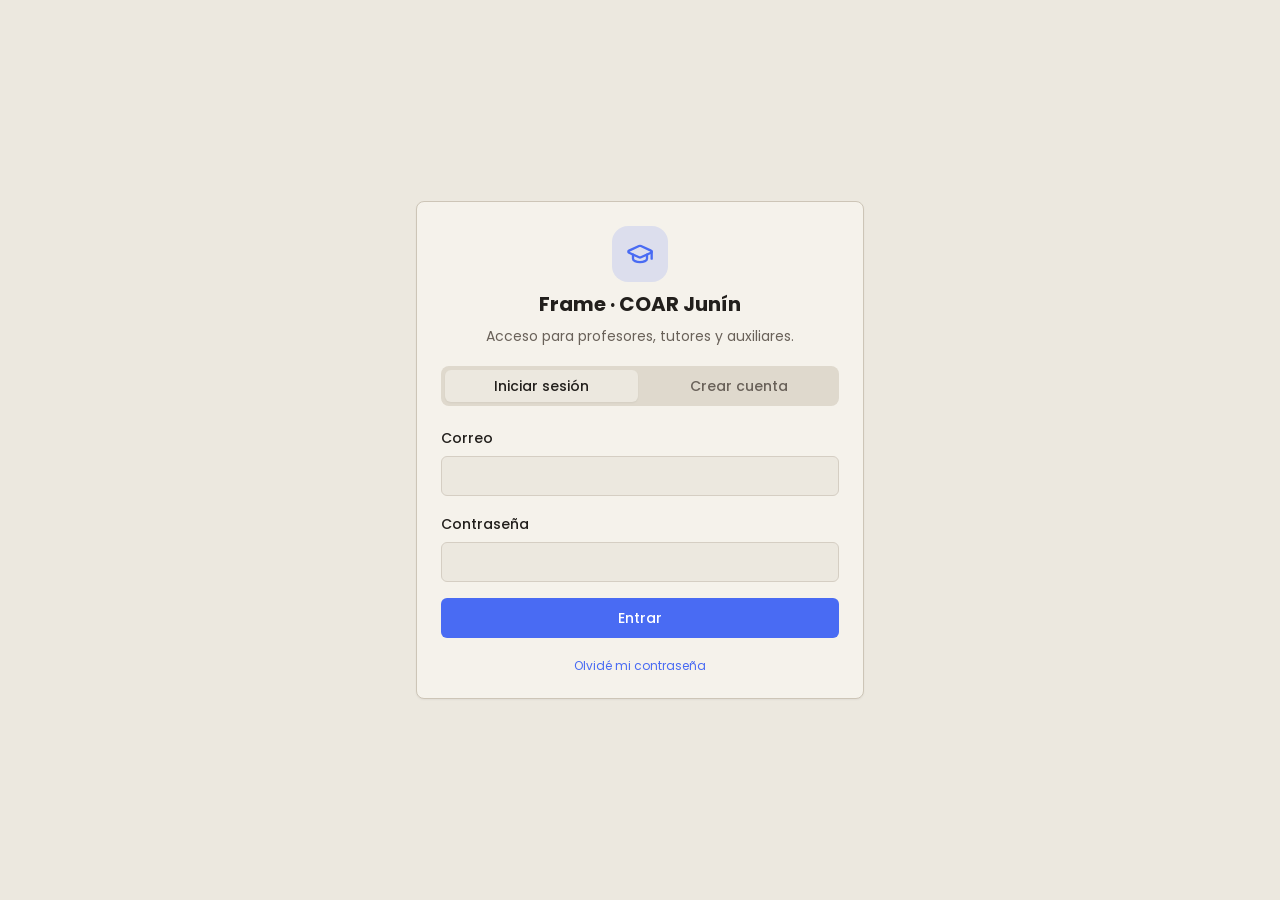
==== colegio/index.html @ 50df0202 "Web del personal del COAR Junín (colegio/) y enlace en el pie Co-Authored-By: Claude Fable 5.1 <nore" ====
<!doctype html>
<html lang="es">
  <head>
    <meta charset="UTF-8" />
    <meta name="viewport" content="width=device-width, initial-scale=1.0" />
    <meta name="robots" content="noindex" />
    <meta name="theme-color" content="#0f0f14" />
    <script>
      // Tema antes del primer pintado: el guardado o, si no hay, el del sistema.
      try {
        var t = localStorage.getItem('framePortalTheme');
        var dark = t ? t === 'dark' : window.matchMedia('(prefers-color-scheme: dark)').matches;
        document.documentElement.classList.toggle('dark', dark);
      } catch (e) {}
    </script>
    <title>Frame · Colegio</title>
    <link rel="preconnect" href="https://fonts.googleapis.com" />
    <link rel="preconnect" href="https://fonts.gstatic.com" crossorigin />
    <!-- La fuente se carga sin bloquear: si la red del colegio la filtra, la web abre igual con la tipografía del sistema. -->
    <link href="https://fonts.googleapis.com/css2?family=Poppins:wght@400;500;600;700&display=swap" rel="stylesheet" media="print" onload="this.media='all'" />
    <script type="module" crossorigin src="./assets/index-DebFbw4w.js"></script>
    <link rel="stylesheet" crossorigin href="./assets/index-DUsaPd1b.css">
  </head>
  <body class="font-body antialiased">
    <div id="root"></div>
  </body>
</html>
---- colegio/assets/index-DUsaPd1b.css ----
*,:before,:after{--tw-border-spacing-x: 0;--tw-border-spacing-y: 0;--tw-translate-x: 0;--tw-translate-y: 0;--tw-rotate: 0;--tw-skew-x: 0;--tw-skew-y: 0;--tw-scale-x: 1;--tw-scale-y: 1;--tw-pan-x: ;--tw-pan-y: ;--tw-pinch-zoom: ;--tw-scroll-snap-strictness: proximity;--tw-gradient-from-position: ;--tw-gradient-via-position: ;--tw-gradient-to-position: ;--tw-ordinal: ;--tw-slashed-zero: ;--tw-numeric-figure: ;--tw-numeric-spacing: ;--tw-numeric-fraction: ;--tw-ring-inset: ;--tw-ring-offset-width: 0px;--tw-ring-offset-color: #fff;--tw-ring-color: rgb(59 130 246 / .5);--tw-ring-offset-shadow: 0 0 #0000;--tw-ring-shadow: 0 0 #0000;--tw-shadow: 0 0 #0000;--tw-shadow-colored: 0 0 #0000;--tw-blur: ;--tw-brightness: ;--tw-contrast: ;--tw-grayscale: ;--tw-hue-rotate: ;--tw-invert: ;--tw-saturate: ;--tw-sepia: ;--tw-drop-shadow: ;--tw-backdrop-blur: ;--tw-backdrop-brightness: ;--tw-backdrop-contrast: ;--tw-backdrop-grayscale: ;--tw-backdrop-hue-rotate: ;--tw-backdrop-invert: ;--tw-backdrop-opacity: ;--tw-backdrop-saturate: ;--tw-backdrop-sepia: ;--tw-contain-size: ;--tw-contain-layout: ;--tw-contain-paint: ;--tw-contain-style: }::backdrop{--tw-border-spacing-x: 0;--tw-border-spacing-y: 0;--tw-translate-x: 0;--tw-translate-y: 0;--tw-rotate: 0;--tw-skew-x: 0;--tw-skew-y: 0;--tw-scale-x: 1;--tw-scale-y: 1;--tw-pan-x: ;--tw-pan-y: ;--tw-pinch-zoom: ;--tw-scroll-snap-strictness: proximity;--tw-gradient-from-position: ;--tw-gradient-via-position: ;--tw-gradient-to-position: ;--tw-ordinal: ;--tw-slashed-zero: ;--tw-numeric-figure: ;--tw-numeric-spacing: ;--tw-numeric-fraction: ;--tw-ring-inset: ;--tw-ring-offset-width: 0px;--tw-ring-offset-color: #fff;--tw-ring-color: rgb(59 130 246 / .5);--tw-ring-offset-shadow: 0 0 #0000;--tw-ring-shadow: 0 0 #0000;--tw-shadow: 0 0 #0000;--tw-shadow-colored: 0 0 #0000;--tw-blur: ;--tw-brightness: ;--tw-contrast: ;--tw-grayscale: ;--tw-hue-rotate: ;--tw-invert: ;--tw-saturate: ;--tw-sepia: ;--tw-drop-shadow: ;--tw-backdrop-blur: ;--tw-backdrop-brightness: ;--tw-backdrop-contrast: ;--tw-backdrop-grayscale: ;--tw-backdrop-hue-rotate: ;--tw-backdrop-invert: ;--tw-backdrop-opacity: ;--tw-backdrop-saturate: ;--tw-backdrop-sepia: ;--tw-contain-size: ;--tw-contain-layout: ;--tw-contain-paint: ;--tw-contain-style: }*,:before,:after{box-sizing:border-box;border-width:0;border-style:solid;border-color:#e5e7eb}:before,:after{--tw-content: ""}html,:host{line-height:1.5;-webkit-text-size-adjust:100%;-moz-tab-size:4;tab-size:4;font-family:ui-sans-serif,system-ui,sans-serif,"Apple Color Emoji","Segoe UI Emoji",Segoe UI Symbol,"Noto Color Emoji";font-feature-settings:normal;font-variation-settings:normal;-webkit-tap-highlight-color:transparent}body{margin:0;line-height:inherit}hr{height:0;color:inherit;border-top-width:1px}abbr:where([title]){text-decoration:underline dotted}h1,h2,h3,h4,h5,h6{font-size:inherit;font-weight:inherit}a{color:inherit;text-decoration:inherit}b,strong{font-weight:bolder}code,kbd,samp,pre{font-family:ui-monospace,SFMono-Regular,Menlo,Monaco,Consolas,Liberation Mono,Courier New,monospace;font-feature-settings:normal;font-variation-settings:normal;font-size:1em}small{font-size:80%}sub,sup{font-size:75%;line-height:0;position:relative;vertical-align:baseline}sub{bottom:-.25em}sup{top:-.5em}table{text-indent:0;border-color:inherit;border-collapse:collapse}button,input,optgroup,select,textarea{font-family:inherit;font-feature-settings:inherit;font-variation-settings:inherit;font-size:100%;font-weight:inherit;line-height:inherit;letter-spacing:inherit;color:inherit;margin:0;padding:0}button,select{text-transform:none}button,input:where([type=button]),input:where([type=reset]),input:where([type=submit]){-webkit-appearance:button;background-color:transparent;background-image:none}:-moz-focusring{outline:auto}:-moz-ui-invalid{box-shadow:none}progress{vertical-align:baseline}::-webkit-inner-spin-button,::-webkit-outer-spin-button{height:auto}[type=search]{-webkit-appearance:textfield;outline-offset:-2px}::-webkit-search-decoration{-webkit-appearance:none}::-webkit-file-upload-button{-webkit-appearance:button;font:inherit}summary{display:list-item}blockquote,dl,dd,h1,h2,h3,h4,h5,h6,hr,figure,p,pre{margin:0}fieldset{margin:0;padding:0}legend{padding:0}ol,ul,menu{list-style:none;margin:0;padding:0}dialog{padding:0}textarea{resize:vertical}input::placeholder,textarea::placeholder{opacity:1;color:#9ca3af}button,[role=button]{cursor:pointer}:disabled{cursor:default}img,svg,video,canvas,audio,iframe,embed,object{display:block;vertical-align:middle}img,video{max-width:100%;height:auto}[hidden]:where(:not([hidden=until-found])){display:none}:root{--background: 40 27% 90%;--foreground: 30 10% 12%;--card: 42 33% 94%;--card-foreground: 30 10% 12%;--popover: 42 33% 93%;--popover-foreground: 30 10% 12%;--primary: 228 88% 62%;--primary-foreground: 0 0% 100%;--secondary: 40 22% 84%;--secondary-foreground: 30 10% 16%;--muted: 40 22% 84%;--muted-foreground: 30 8% 38%;--accent: 40 20% 79%;--accent-foreground: 30 10% 12%;--destructive: 0 72% 46%;--destructive-foreground: 0 0% 100%;--border: 38 18% 76%;--input: 38 18% 80%;--ring: 228 88% 62%;--chart-1: 12 76% 61%;--chart-2: 173 58% 39%;--chart-3: 197 37% 24%;--chart-4: 43 74% 66%;--chart-5: 27 87% 67%;--radius: .5rem}.\!dark{--background: 240 2% 11% !important;--foreground: 0 0% 98% !important;--card: 240 2% 15% !important;--card-foreground: 0 0% 98% !important;--popover: 240 2% 11% !important;--popover-foreground: 0 0% 98% !important;--primary: 228 100% 73% !important;--primary-foreground: 0 0% 100% !important;--secondary: 240 3.7% 15.9% !important;--secondary-foreground: 0 0% 98% !important;--muted: 240 3.7% 15.9% !important;--muted-foreground: 240 5% 64.9% !important;--accent: 240 4% 20% !important;--accent-foreground: 0 0% 100% !important;--destructive: 0 62.8% 30.6% !important;--destructive-foreground: 0 0% 98% !important;--border: 240 3.7% 20% !important;--input: 240 3.7% 15.9% !important;--ring: 228 100% 73% !important;--chart-1: 197 71% 73% !important;--chart-2: 160 60% 45% !important;--chart-3: 30 80% 55% !important;--chart-4: 280 65% 60% !important;--chart-5: 340 75% 55% !important}.dark{--background: 240 2% 11%;--foreground: 0 0% 98%;--card: 240 2% 15%;--card-foreground: 0 0% 98%;--popover: 240 2% 11%;--popover-foreground: 0 0% 98%;--primary: 228 100% 73%;--primary-foreground: 0 0% 100%;--secondary: 240 3.7% 15.9%;--secondary-foreground: 0 0% 98%;--muted: 240 3.7% 15.9%;--muted-foreground: 240 5% 64.9%;--accent: 240 4% 20%;--accent-foreground: 0 0% 100%;--destructive: 0 62.8% 30.6%;--destructive-foreground: 0 0% 98%;--border: 240 3.7% 20%;--input: 240 3.7% 15.9%;--ring: 228 100% 73%;--chart-1: 197 71% 73%;--chart-2: 160 60% 45%;--chart-3: 30 80% 55%;--chart-4: 280 65% 60%;--chart-5: 340 75% 55%}html{overflow-x:clip}*{border-color:hsl(var(--border))}body{background-color:hsl(var(--background));color:hsl(var(--foreground))}.\!container{width:100%!important}.container{width:100%}@media(min-width:640px){.\!container{max-width:640px!important}.container{max-width:640px}}@media(min-width:768px){.\!container{max-width:768px!important}.container{max-width:768px}}@media(min-width:1024px){.\!container{max-width:1024px!important}.container{max-width:1024px}}@media(min-width:1280px){.\!container{max-width:1280px!important}.container{max-width:1280px}}@media(min-width:1536px){.\!container{max-width:1536px!important}.container{max-width:1536px}}.sr-only{position:absolute;width:1px;height:1px;padding:0;margin:-1px;overflow:hidden;clip:rect(0,0,0,0);white-space:nowrap;border-width:0}.pointer-events-none{pointer-events:none}.pointer-events-auto{pointer-events:auto}.\!visible{visibility:visible!important}.visible{visibility:visible}.invisible{visibility:hidden}.collapse{visibility:collapse}.static{position:static}.\!fixed{position:fixed!important}.fixed{position:fixed}.absolute{position:absolute}.relative{position:relative}.sticky{position:sticky}.inset-0{inset:0}.inset-x-0{left:0;right:0}.inset-y-0{top:0;bottom:0}.-left-\[1\.4rem\]{left:-1.4rem}.-right-0\.5{right:-.125rem}.-right-1\.5{right:-.375rem}.-right-2{right:-.5rem}.-top-0\.5{top:-.125rem}.-top-1\.5{top:-.375rem}.-top-2{top:-.5rem}.bottom-0{bottom:0}.bottom-1{bottom:.25rem}.bottom-1\.5{bottom:.375rem}.bottom-24{bottom:6rem}.left-0{left:0}.left-1{left:.25rem}.left-1\/2{left:50%}.left-2{left:.5rem}.left-2\.5{left:.625rem}.left-3{left:.75rem}.left-4{left:1rem}.left-\[13px\]{left:13px}.left-\[50\%\]{left:50%}.left-full{left:100%}.right-0{right:0}.right-0\.5{right:.125rem}.right-1{right:.25rem}.right-2{right:.5rem}.right-3{right:.75rem}.right-4{right:1rem}.right-6{right:1.5rem}.top-0{top:0}.top-0\.5{top:.125rem}.top-1{top:.25rem}.top-1\.5{top:.375rem}.top-1\/2{top:50%}.top-2{top:.5rem}.top-3{top:.75rem}.top-3\.5{top:.875rem}.top-4{top:1rem}.top-\[13px\]{top:13px}.top-\[50\%\]{top:50%}.-z-10{z-index:-10}.z-0{z-index:0}.z-10{z-index:10}.z-20{z-index:20}.z-30{z-index:30}.z-40{z-index:40}.z-50{z-index:50}.z-\[100\]{z-index:100}.z-\[1\]{z-index:1}.col-span-1{grid-column:span 1 / span 1}.col-span-2{grid-column:span 2 / span 2}.-m-2{margin:-.5rem}.m-0{margin:0}.-mx-1{margin-left:-.25rem;margin-right:-.25rem}.-mx-6{margin-left:-1.5rem;margin-right:-1.5rem}.mx-1{margin-left:.25rem;margin-right:.25rem}.mx-14{margin-left:3.5rem;margin-right:3.5rem}.mx-2{margin-left:.5rem;margin-right:.5rem}.mx-3\.5{margin-left:.875rem;margin-right:.875rem}.mx-4{margin-left:1rem;margin-right:1rem}.mx-8{margin-left:2rem;margin-right:2rem}.mx-auto{margin-left:auto;margin-right:auto}.my-0\.5{margin-top:.125rem;margin-bottom:.125rem}.my-1{margin-top:.25rem;margin-bottom:.25rem}.my-2{margin-top:.5rem;margin-bottom:.5rem}.my-3{margin-top:.75rem;margin-bottom:.75rem}.my-4{margin-top:1rem;margin-bottom:1rem}.my-auto{margin-top:auto;margin-bottom:auto}.\!mt-6{margin-top:1.5rem!important}.-mr-1{margin-right:-.25rem}.-mt-4{margin-top:-1rem}.-mt-6{margin-top:-1.5rem}.mb-1{margin-bottom:.25rem}.mb-1\.5{margin-bottom:.375rem}.mb-10{margin-bottom:2.5rem}.mb-2{margin-bottom:.5rem}.mb-20{margin-bottom:5rem}.mb-3{margin-bottom:.75rem}.mb-4{margin-bottom:1rem}.mb-6{margin-bottom:1.5rem}.mb-8{margin-bottom:2rem}.ml-1{margin-left:.25rem}.ml-1\.5{margin-left:.375rem}.ml-2{margin-left:.5rem}.ml-4{margin-left:1rem}.ml-auto{margin-left:auto}.mr-1{margin-right:.25rem}.mr-1\.5{margin-right:.375rem}.mr-2{margin-right:.5rem}.mr-3{margin-right:.75rem}.mr-8{margin-right:2rem}.mr-auto{margin-right:auto}.mt-0\.5{margin-top:.125rem}.mt-1{margin-top:.25rem}.mt-1\.5{margin-top:.375rem}.mt-10{margin-top:2.5rem}.mt-16{margin-top:4rem}.mt-2{margin-top:.5rem}.mt-2\.5{margin-top:.625rem}.mt-24{margin-top:6rem}.mt-3{margin-top:.75rem}.mt-4{margin-top:1rem}.mt-5{margin-top:1.25rem}.mt-6{margin-top:1.5rem}.mt-8{margin-top:2rem}.mt-auto{margin-top:auto}.mt-px{margin-top:1px}.line-clamp-1{overflow:hidden;display:-webkit-box;-webkit-box-orient:vertical;-webkit-line-clamp:1}.line-clamp-2{overflow:hidden;display:-webkit-box;-webkit-box-orient:vertical;-webkit-line-clamp:2}.line-clamp-3{overflow:hidden;display:-webkit-box;-webkit-box-orient:vertical;-webkit-line-clamp:3}.block{display:block}.inline-block{display:inline-block}.inline{display:inline}.flex{display:flex}.inline-flex{display:inline-flex}.table{display:table}.grid{display:grid}.hidden{display:none}.aspect-square{aspect-ratio:1 / 1}.aspect-video{aspect-ratio:16 / 9}.size-4{width:1rem;height:1rem}.h-0\.5{height:.125rem}.h-1{height:.25rem}.h-1\.5{height:.375rem}.h-10{height:2.5rem}.h-11{height:2.75rem}.h-12{height:3rem}.h-14{height:3.5rem}.h-16{height:4rem}.h-2{height:.5rem}.h-2\.5{height:.625rem}.h-20{height:5rem}.h-24{height:6rem}.h-28{height:7rem}.h-3{height:.75rem}.h-3\.5{height:.875rem}.h-32{height:8rem}.h-4{height:1rem}.h-40{height:10rem}.h-44{height:11rem}.h-48{height:12rem}.h-5{height:1.25rem}.h-52{height:13rem}.h-56{height:14rem}.h-6{height:1.5rem}.h-64{height:16rem}.h-7{height:1.75rem}.h-8{height:2rem}.h-9{height:2.25rem}.h-\[120px\]{height:120px}.h-\[130px\]{height:130px}.h-\[180px\]{height:180px}.h-\[18px\]{height:18px}.h-\[1px\]{height:1px}.h-\[220px\]{height:220px}.h-\[22px\]{height:22px}.h-\[250px\]{height:250px}.h-\[280px\]{height:280px}.h-\[30px\]{height:30px}.h-\[320px\]{height:320px}.h-\[340px\]{height:340px}.h-\[46px\]{height:46px}.h-\[52px\]{height:52px}.h-\[60px\]{height:60px}.h-\[620px\]{height:620px}.h-\[65vh\]{height:65vh}.h-\[75vh\]{height:75vh}.h-\[86px\]{height:86px}.h-\[86vh\]{height:86vh}.h-\[var\(--radix-select-trigger-height\)\]{height:var(--radix-select-trigger-height)}.h-auto{height:auto}.h-full{height:100%}.h-px{height:1px}.h-screen{height:100vh}.h-svh{height:100svh}.max-h-0{max-height:0px}.max-h-24{max-height:6rem}.max-h-28{max-height:7rem}.max-h-40{max-height:10rem}.max-h-96{max-height:24rem}.max-h-\[120px\]{max-height:120px}.max-h-\[300px\]{max-height:300px}.max-h-\[320px\]{max-height:320px}.max-h-\[340px\]{max-height:340px}.max-h-\[360px\]{max-height:360px}.max-h-\[420px\]{max-height:420px}.max-h-\[60vh\]{max-height:60vh}.max-h-\[65vh\]{max-height:65vh}.max-h-\[70vh\]{max-height:70vh}.max-h-\[75vh\]{max-height:75vh}.max-h-\[80vh\]{max-height:80vh}.max-h-\[85vh\]{max-height:85vh}.max-h-\[88vh\]{max-height:88vh}.max-h-\[90vh\]{max-height:90vh}.max-h-\[92vh\]{max-height:92vh}.max-h-full{max-height:100%}.max-h-screen{max-height:100vh}.min-h-0{min-height:0px}.min-h-24{min-height:6rem}.min-h-\[150px\]{min-height:150px}.min-h-\[200px\]{min-height:200px}.min-h-\[20px\]{min-height:20px}.min-h-\[28px\]{min-height:28px}.min-h-\[320px\]{min-height:320px}.min-h-\[45px\]{min-height:45px}.min-h-\[48px\]{min-height:48px}.min-h-\[56px\]{min-height:56px}.min-h-\[64px\]{min-height:64px}.min-h-\[70vh\]{min-height:70vh}.min-h-screen{min-height:100vh}.min-h-svh{min-height:100svh}.w-0{width:0px}.w-1{width:.25rem}.w-1\.5{width:.375rem}.w-1\/2{width:50%}.w-1\/4{width:25%}.w-10{width:2.5rem}.w-11{width:2.75rem}.w-12{width:3rem}.w-14{width:3.5rem}.w-16{width:4rem}.w-2{width:.5rem}.w-2\.5{width:.625rem}.w-20{width:5rem}.w-24{width:6rem}.w-28{width:7rem}.w-3{width:.75rem}.w-3\.5{width:.875rem}.w-3\/4{width:75%}.w-32{width:8rem}.w-36{width:9rem}.w-4{width:1rem}.w-40{width:10rem}.w-44{width:11rem}.w-48{width:12rem}.w-5{width:1.25rem}.w-56{width:14rem}.w-6{width:1.5rem}.w-60{width:15rem}.w-64{width:16rem}.w-7{width:1.75rem}.w-72{width:18rem}.w-8{width:2rem}.w-80{width:20rem}.w-9{width:2.25rem}.w-\[--sidebar-width\]{width:var(--sidebar-width)}.w-\[18px\]{width:18px}.w-\[1px\]{width:1px}.w-\[200\%\]{width:200%}.w-\[22\%\]{width:22%}.w-\[22px\]{width:22px}.w-\[250px\]{width:250px}.w-\[340px\]{width:340px}.w-\[3px\]{width:3px}.w-\[52px\]{width:52px}.w-\[62px\]{width:62px}.w-\[7\.5rem\]{width:7.5rem}.w-\[76px\]{width:76px}.w-\[86px\]{width:86px}.w-auto{width:auto}.w-fit{width:fit-content}.w-full{width:100%}.w-max{width:max-content}.w-screen{width:100vw}.min-w-0{min-width:0px}.min-w-14{min-width:3.5rem}.min-w-2{min-width:.5rem}.min-w-3\.5{min-width:.875rem}.min-w-4{min-width:1rem}.min-w-40{min-width:10rem}.min-w-5{min-width:1.25rem}.min-w-52{min-width:13rem}.min-w-\[10rem\]{min-width:10rem}.min-w-\[11rem\]{min-width:11rem}.min-w-\[12rem\]{min-width:12rem}.min-w-\[16rem\]{min-width:16rem}.min-w-\[3\.25rem\]{min-width:3.25rem}.min-w-\[8rem\]{min-width:8rem}.min-w-\[9rem\]{min-width:9rem}.min-w-\[var\(--radix-select-trigger-width\)\]{min-width:var(--radix-select-trigger-width)}.max-w-2xl{max-width:42rem}.max-w-3xl{max-width:48rem}.max-w-4xl{max-width:56rem}.max-w-5xl{max-width:64rem}.max-w-6xl{max-width:72rem}.max-w-7xl{max-width:80rem}.max-w-\[--skeleton-width\]{max-width:var(--skeleton-width)}.max-w-\[12rem\]{max-width:12rem}.max-w-\[200px\]{max-width:200px}.max-w-\[240px\]{max-width:240px}.max-w-\[24ch\]{max-width:24ch}.max-w-\[280px\]{max-width:280px}.max-w-full{max-width:100%}.max-w-lg{max-width:32rem}.max-w-md{max-width:28rem}.max-w-sm{max-width:24rem}.max-w-xl{max-width:36rem}.max-w-xs{max-width:20rem}.flex-1{flex:1 1 0%}.flex-shrink-0,.shrink-0{flex-shrink:0}.flex-grow,.grow{flex-grow:1}.basis-full{flex-basis:100%}.caption-bottom{caption-side:bottom}.border-collapse{border-collapse:collapse}.-translate-x-1\/2{--tw-translate-x: -50%;transform:translate(var(--tw-translate-x),var(--tw-translate-y)) rotate(var(--tw-rotate)) skew(var(--tw-skew-x)) skewY(var(--tw-skew-y)) scaleX(var(--tw-scale-x)) scaleY(var(--tw-scale-y))}.-translate-x-full{--tw-translate-x: -100%;transform:translate(var(--tw-translate-x),var(--tw-translate-y)) rotate(var(--tw-rotate)) skew(var(--tw-skew-x)) skewY(var(--tw-skew-y)) scaleX(var(--tw-scale-x)) scaleY(var(--tw-scale-y))}.-translate-x-px{--tw-translate-x: -1px;transform:translate(var(--tw-translate-x),var(--tw-translate-y)) rotate(var(--tw-rotate)) skew(var(--tw-skew-x)) skewY(var(--tw-skew-y)) scaleX(var(--tw-scale-x)) scaleY(var(--tw-scale-y))}.-translate-y-1{--tw-translate-y: -.25rem;transform:translate(var(--tw-translate-x),var(--tw-translate-y)) rotate(var(--tw-rotate)) skew(var(--tw-skew-x)) skewY(var(--tw-skew-y)) scaleX(var(--tw-scale-x)) scaleY(var(--tw-scale-y))}.-translate-y-1\/2{--tw-translate-y: -50%;transform:translate(var(--tw-translate-x),var(--tw-translate-y)) rotate(var(--tw-rotate)) skew(var(--tw-skew-x)) skewY(var(--tw-skew-y)) scaleX(var(--tw-scale-x)) scaleY(var(--tw-scale-y))}.translate-x-0{--tw-translate-x: 0px;transform:translate(var(--tw-translate-x),var(--tw-translate-y)) rotate(var(--tw-rotate)) skew(var(--tw-skew-x)) skewY(var(--tw-skew-y)) scaleX(var(--tw-scale-x)) scaleY(var(--tw-scale-y))}.translate-x-\[-50\%\]{--tw-translate-x: -50%;transform:translate(var(--tw-translate-x),var(--tw-translate-y)) rotate(var(--tw-rotate)) skew(var(--tw-skew-x)) skewY(var(--tw-skew-y)) scaleX(var(--tw-scale-x)) scaleY(var(--tw-scale-y))}.translate-x-px{--tw-translate-x: 1px;transform:translate(var(--tw-translate-x),var(--tw-translate-y)) rotate(var(--tw-rotate)) skew(var(--tw-skew-x)) skewY(var(--tw-skew-y)) scaleX(var(--tw-scale-x)) scaleY(var(--tw-scale-y))}.translate-y-0{--tw-translate-y: 0px;transform:translate(var(--tw-translate-x),var(--tw-translate-y)) rotate(var(--tw-rotate)) skew(var(--tw-skew-x)) skewY(var(--tw-skew-y)) scaleX(var(--tw-scale-x)) scaleY(var(--tw-scale-y))}.translate-y-\[-50\%\]{--tw-translate-y: -50%;transform:translate(var(--tw-translate-x),var(--tw-translate-y)) rotate(var(--tw-rotate)) skew(var(--tw-skew-x)) skewY(var(--tw-skew-y)) scaleX(var(--tw-scale-x)) scaleY(var(--tw-scale-y))}.-rotate-90{--tw-rotate: -90deg;transform:translate(var(--tw-translate-x),var(--tw-translate-y)) rotate(var(--tw-rotate)) skew(var(--tw-skew-x)) skewY(var(--tw-skew-y)) scaleX(var(--tw-scale-x)) scaleY(var(--tw-scale-y))}.rotate-180{--tw-rotate: 180deg;transform:translate(var(--tw-translate-x),var(--tw-translate-y)) rotate(var(--tw-rotate)) skew(var(--tw-skew-x)) skewY(var(--tw-skew-y)) scaleX(var(--tw-scale-x)) scaleY(var(--tw-scale-y))}.rotate-2{--tw-rotate: 2deg;transform:translate(var(--tw-translate-x),var(--tw-translate-y)) rotate(var(--tw-rotate)) skew(var(--tw-skew-x)) skewY(var(--tw-skew-y)) scaleX(var(--tw-scale-x)) scaleY(var(--tw-scale-y))}.rotate-90{--tw-rotate: 90deg;transform:translate(var(--tw-translate-x),var(--tw-translate-y)) rotate(var(--tw-rotate)) skew(var(--tw-skew-x)) skewY(var(--tw-skew-y)) scaleX(var(--tw-scale-x)) scaleY(var(--tw-scale-y))}.scale-100{--tw-scale-x: 1;--tw-scale-y: 1;transform:translate(var(--tw-translate-x),var(--tw-translate-y)) rotate(var(--tw-rotate)) skew(var(--tw-skew-x)) skewY(var(--tw-skew-y)) scaleX(var(--tw-scale-x)) scaleY(var(--tw-scale-y))}.scale-105{--tw-scale-x: 1.05;--tw-scale-y: 1.05;transform:translate(var(--tw-translate-x),var(--tw-translate-y)) rotate(var(--tw-rotate)) skew(var(--tw-skew-x)) skewY(var(--tw-skew-y)) scaleX(var(--tw-scale-x)) scaleY(var(--tw-scale-y))}.scale-110{--tw-scale-x: 1.1;--tw-scale-y: 1.1;transform:translate(var(--tw-translate-x),var(--tw-translate-y)) rotate(var(--tw-rotate)) skew(var(--tw-skew-x)) skewY(var(--tw-skew-y)) scaleX(var(--tw-scale-x)) scaleY(var(--tw-scale-y))}.scale-90{--tw-scale-x: .9;--tw-scale-y: .9;transform:translate(var(--tw-translate-x),var(--tw-translate-y)) rotate(var(--tw-rotate)) skew(var(--tw-skew-x)) skewY(var(--tw-skew-y)) scaleX(var(--tw-scale-x)) scaleY(var(--tw-scale-y))}.transform{transform:translate(var(--tw-translate-x),var(--tw-translate-y)) rotate(var(--tw-rotate)) skew(var(--tw-skew-x)) skewY(var(--tw-skew-y)) scaleX(var(--tw-scale-x)) scaleY(var(--tw-scale-y))}@keyframes marquee{0%{transform:translate(0)}to{transform:translate(-50%)}}.animate-marquee{animation:marquee 15s linear infinite}@keyframes ping{75%,to{transform:scale(2);opacity:0}}.animate-ping{animation:ping 1s cubic-bezier(0,0,.2,1) infinite}@keyframes pulse{50%{opacity:.5}}.animate-pulse{animation:pulse 2s cubic-bezier(.4,0,.6,1) infinite}.animate-pulse-border{animation:pulse-border 1.5s ease-in-out 3}@keyframes pulse-border{0%,to{border-color:hsl(var(--border));box-shadow:0 0 hsl(var(--primary) / 0)}50%{border-color:hsl(var(--primary));box-shadow:0 0 15px 3px hsl(var(--primary) / .5)}}.animate-pulse-border-infinite{animation:pulse-border 1.5s ease-in-out infinite}@keyframes spin{to{transform:rotate(360deg)}}.animate-spin{animation:spin 1s linear infinite}.cursor-default{cursor:default}.cursor-grab{cursor:grab}.cursor-grabbing{cursor:grabbing}.cursor-not-allowed{cursor:not-allowed}.cursor-pointer{cursor:pointer}.cursor-text{cursor:text}.touch-none{touch-action:none}.select-none{user-select:none}.resize-none{resize:none}.resize{resize:both}.list-inside{list-style-position:inside}.list-disc{list-style-type:disc}.grid-cols-1{grid-template-columns:repeat(1,minmax(0,1fr))}.grid-cols-2{grid-template-columns:repeat(2,minmax(0,1fr))}.grid-cols-3{grid-template-columns:repeat(3,minmax(0,1fr))}.grid-cols-4{grid-template-columns:repeat(4,minmax(0,1fr))}.grid-cols-5{grid-template-columns:repeat(5,minmax(0,1fr))}.grid-cols-7{grid-template-columns:repeat(7,minmax(0,1fr))}.flex-row{flex-direction:row}.flex-col{flex-direction:column}.flex-col-reverse{flex-direction:column-reverse}.flex-wrap{flex-wrap:wrap}.items-start{align-items:flex-start}.items-end{align-items:flex-end}.items-center{align-items:center}.items-baseline{align-items:baseline}.items-stretch{align-items:stretch}.justify-start{justify-content:flex-start}.justify-end{justify-content:flex-end}.justify-center{justify-content:center}.justify-between{justify-content:space-between}.justify-items-start{justify-items:start}.gap-0{gap:0px}.gap-0\.5{gap:.125rem}.gap-1{gap:.25rem}.gap-1\.5{gap:.375rem}.gap-2{gap:.5rem}.gap-2\.5{gap:.625rem}.gap-3{gap:.75rem}.gap-4{gap:1rem}.gap-5{gap:1.25rem}.gap-6{gap:1.5rem}.gap-8{gap:2rem}.gap-\[2px\]{gap:2px}.gap-\[3px\]{gap:3px}.gap-x-2{column-gap:.5rem}.gap-x-3{column-gap:.75rem}.gap-x-4{column-gap:1rem}.gap-x-5{column-gap:1.25rem}.gap-x-6{column-gap:1.5rem}.gap-x-8{column-gap:2rem}.gap-y-0\.5{row-gap:.125rem}.gap-y-1{row-gap:.25rem}.gap-y-1\.5{row-gap:.375rem}.gap-y-3{row-gap:.75rem}.space-x-1>:not([hidden])~:not([hidden]){--tw-space-x-reverse: 0;margin-right:calc(.25rem * var(--tw-space-x-reverse));margin-left:calc(.25rem * calc(1 - var(--tw-space-x-reverse)))}.space-x-3>:not([hidden])~:not([hidden]){--tw-space-x-reverse: 0;margin-right:calc(.75rem * var(--tw-space-x-reverse));margin-left:calc(.75rem * calc(1 - var(--tw-space-x-reverse)))}.space-x-4>:not([hidden])~:not([hidden]){--tw-space-x-reverse: 0;margin-right:calc(1rem * var(--tw-space-x-reverse));margin-left:calc(1rem * calc(1 - var(--tw-space-x-reverse)))}.space-y-0\.5>:not([hidden])~:not([hidden]){--tw-space-y-reverse: 0;margin-top:calc(.125rem * calc(1 - var(--tw-space-y-reverse)));margin-bottom:calc(.125rem * var(--tw-space-y-reverse))}.space-y-1>:not([hidden])~:not([hidden]){--tw-space-y-reverse: 0;margin-top:calc(.25rem * calc(1 - var(--tw-space-y-reverse)));margin-bottom:calc(.25rem * var(--tw-space-y-reverse))}.space-y-1\.5>:not([hidden])~:not([hidden]){--tw-space-y-reverse: 0;margin-top:calc(.375rem * calc(1 - var(--tw-space-y-reverse)));margin-bottom:calc(.375rem * var(--tw-space-y-reverse))}.space-y-12>:not([hidden])~:not([hidden]){--tw-space-y-reverse: 0;margin-top:calc(3rem * calc(1 - var(--tw-space-y-reverse)));margin-bottom:calc(3rem * var(--tw-space-y-reverse))}.space-y-16>:not([hidden])~:not([hidden]){--tw-space-y-reverse: 0;margin-top:calc(4rem * calc(1 - var(--tw-space-y-reverse)));margin-bottom:calc(4rem * var(--tw-space-y-reverse))}.space-y-2>:not([hidden])~:not([hidden]){--tw-space-y-reverse: 0;margin-top:calc(.5rem * calc(1 - var(--tw-space-y-reverse)));margin-bottom:calc(.5rem * var(--tw-space-y-reverse))}.space-y-2\.5>:not([hidden])~:not([hidden]){--tw-space-y-reverse: 0;margin-top:calc(.625rem * calc(1 - var(--tw-space-y-reverse)));margin-bottom:calc(.625rem * var(--tw-space-y-reverse))}.space-y-3>:not([hidden])~:not([hidden]){--tw-space-y-reverse: 0;margin-top:calc(.75rem * calc(1 - var(--tw-space-y-reverse)));margin-bottom:calc(.75rem * var(--tw-space-y-reverse))}.space-y-4>:not([hidden])~:not([hidden]){--tw-space-y-reverse: 0;margin-top:calc(1rem * calc(1 - var(--tw-space-y-reverse)));margin-bottom:calc(1rem * var(--tw-space-y-reverse))}.space-y-5>:not([hidden])~:not([hidden]){--tw-space-y-reverse: 0;margin-top:calc(1.25rem * calc(1 - var(--tw-space-y-reverse)));margin-bottom:calc(1.25rem * var(--tw-space-y-reverse))}.space-y-6>:not([hidden])~:not([hidden]){--tw-space-y-reverse: 0;margin-top:calc(1.5rem * calc(1 - var(--tw-space-y-reverse)));margin-bottom:calc(1.5rem * var(--tw-space-y-reverse))}.divide-y>:not([hidden])~:not([hidden]){--tw-divide-y-reverse: 0;border-top-width:calc(1px * calc(1 - var(--tw-divide-y-reverse)));border-bottom-width:calc(1px * var(--tw-divide-y-reverse))}.divide-border>:not([hidden])~:not([hidden]){border-color:hsl(var(--border))}.divide-border\/50>:not([hidden])~:not([hidden]){border-color:hsl(var(--border) / .5)}.self-end{align-self:flex-end}.overflow-auto{overflow:auto}.overflow-hidden{overflow:hidden}.overflow-visible{overflow:visible}.overflow-x-auto{overflow-x:auto}.overflow-y-auto{overflow-y:auto}.overflow-x-hidden{overflow-x:hidden}.truncate{overflow:hidden;text-overflow:ellipsis;white-space:nowrap}.whitespace-nowrap{white-space:nowrap}.whitespace-pre-wrap{white-space:pre-wrap}.break-words{overflow-wrap:break-word}.break-all{word-break:break-all}.rounded{border-radius:.25rem}.rounded-2xl{border-radius:1rem}.rounded-\[2px\]{border-radius:2px}.rounded-\[3px\]{border-radius:3px}.rounded-\[inherit\]{border-radius:inherit}.rounded-full{border-radius:9999px}.rounded-lg{border-radius:var(--radius)}.rounded-md{border-radius:calc(var(--radius) - 2px)}.rounded-none{border-radius:0}.rounded-sm{border-radius:calc(var(--radius) - 4px)}.rounded-xl{border-radius:.75rem}.rounded-b-none{border-bottom-right-radius:0;border-bottom-left-radius:0}.rounded-l-full{border-top-left-radius:9999px;border-bottom-left-radius:9999px}.rounded-l-none{border-top-left-radius:0;border-bottom-left-radius:0}.rounded-r-full{border-top-right-radius:9999px;border-bottom-right-radius:9999px}.rounded-r-md{border-top-right-radius:calc(var(--radius) - 2px);border-bottom-right-radius:calc(var(--radius) - 2px)}.rounded-t-md{border-top-left-radius:calc(var(--radius) - 2px);border-top-right-radius:calc(var(--radius) - 2px)}.rounded-t-none{border-top-left-radius:0;border-top-right-radius:0}.rounded-br-full{border-bottom-right-radius:9999px}.rounded-br-md{border-bottom-right-radius:calc(var(--radius) - 2px)}.rounded-tl-full{border-top-left-radius:9999px}.border{border-width:1px}.border-0{border-width:0px}.border-2{border-width:2px}.border-\[1\.5px\]{border-width:1.5px}.border-x{border-left-width:1px;border-right-width:1px}.border-x-0{border-left-width:0px;border-right-width:0px}.\!border-t-0{border-top-width:0px!important}.border-b{border-bottom-width:1px}.border-b-2{border-bottom-width:2px}.border-l{border-left-width:1px}.border-l-2{border-left-width:2px}.border-r{border-right-width:1px}.border-r-2{border-right-width:2px}.border-t{border-top-width:1px}.border-t-2{border-top-width:2px}.border-dashed{border-style:dashed}.border-none{border-style:none}.border-\[--color-border\]{border-color:var(--color-border)}.border-amber-500{--tw-border-opacity: 1;border-color:rgb(245 158 11 / var(--tw-border-opacity, 1))}.border-amber-500\/30{border-color:#f59e0b4d}.border-amber-500\/40{border-color:#f59e0b66}.border-amber-500\/50{border-color:#f59e0b80}.border-amber-500\/60{border-color:#f59e0b99}.border-background{border-color:hsl(var(--background))}.border-border{border-color:hsl(var(--border))}.border-border\/40{border-color:hsl(var(--border) / .4)}.border-border\/50{border-color:hsl(var(--border) / .5)}.border-border\/60{border-color:hsl(var(--border) / .6)}.border-border\/70{border-color:hsl(var(--border) / .7)}.border-destructive{border-color:hsl(var(--destructive))}.border-destructive\/30{border-color:hsl(var(--destructive) / .3)}.border-destructive\/40{border-color:hsl(var(--destructive) / .4)}.border-destructive\/50{border-color:hsl(var(--destructive) / .5)}.border-emerald-500{--tw-border-opacity: 1;border-color:rgb(16 185 129 / var(--tw-border-opacity, 1))}.border-emerald-500\/30{border-color:#10b9814d}.border-emerald-500\/40{border-color:#10b98166}.border-emerald-500\/50{border-color:#10b98180}.border-green-500\/40{border-color:#22c55e66}.border-input{border-color:hsl(var(--input))}.border-primary{border-color:hsl(var(--primary))}.border-primary\/10{border-color:hsl(var(--primary) / .1)}.border-primary\/20{border-color:hsl(var(--primary) / .2)}.border-primary\/30{border-color:hsl(var(--primary) / .3)}.border-primary\/40{border-color:hsl(var(--primary) / .4)}.border-primary\/5{border-color:hsl(var(--primary) / .05)}.border-primary\/50{border-color:hsl(var(--primary) / .5)}.border-primary\/60{border-color:hsl(var(--primary) / .6)}.border-red-400{--tw-border-opacity: 1;border-color:rgb(248 113 113 / var(--tw-border-opacity, 1))}.border-red-500\/30{border-color:#ef44444d}.border-red-500\/40{border-color:#ef444466}.border-red-500\/50{border-color:#ef444480}.border-red-500\/80{border-color:#ef4444cc}.border-rose-500\/50{border-color:#f43f5e80}.border-sidebar-border{border-color:hsl(var(--sidebar-border))}.border-sky-500\/30{border-color:#0ea5e94d}.border-transparent{border-color:transparent}.border-white\/10{border-color:#ffffff1a}.border-white\/5{border-color:#ffffff0d}.border-l-transparent{border-left-color:transparent}.border-t-transparent{border-top-color:transparent}.bg-\[--color-bg\]{background-color:var(--color-bg)}.bg-accent{background-color:hsl(var(--accent))}.bg-accent\/40{background-color:hsl(var(--accent) / .4)}.bg-amber-400{--tw-bg-opacity: 1;background-color:rgb(251 191 36 / var(--tw-bg-opacity, 1))}.bg-amber-500{--tw-bg-opacity: 1;background-color:rgb(245 158 11 / var(--tw-bg-opacity, 1))}.bg-amber-500\/10{background-color:#f59e0b1a}.bg-amber-500\/15{background-color:#f59e0b26}.bg-amber-500\/20{background-color:#f59e0b33}.bg-background{background-color:hsl(var(--background))}.bg-background\/20{background-color:hsl(var(--background) / .2)}.bg-background\/30{background-color:hsl(var(--background) / .3)}.bg-background\/40{background-color:hsl(var(--background) / .4)}.bg-background\/50{background-color:hsl(var(--background) / .5)}.bg-background\/60{background-color:hsl(var(--background) / .6)}.bg-background\/70{background-color:hsl(var(--background) / .7)}.bg-background\/80{background-color:hsl(var(--background) / .8)}.bg-background\/85{background-color:hsl(var(--background) / .85)}.bg-background\/90{background-color:hsl(var(--background) / .9)}.bg-background\/95{background-color:hsl(var(--background) / .95)}.bg-black{--tw-bg-opacity: 1;background-color:rgb(0 0 0 / var(--tw-bg-opacity, 1))}.bg-black\/40{background-color:#0006}.bg-black\/50{background-color:#00000080}.bg-black\/60{background-color:#0009}.bg-black\/65{background-color:#000000a6}.bg-black\/70{background-color:#000000b3}.bg-black\/75{background-color:#000000bf}.bg-black\/80{background-color:#000c}.bg-border{background-color:hsl(var(--border))}.bg-border\/60{background-color:hsl(var(--border) / .6)}.bg-border\/70{background-color:hsl(var(--border) / .7)}.bg-card{background-color:hsl(var(--card))}.bg-card\/20{background-color:hsl(var(--card) / .2)}.bg-card\/40{background-color:hsl(var(--card) / .4)}.bg-card\/50{background-color:hsl(var(--card) / .5)}.bg-card\/60{background-color:hsl(var(--card) / .6)}.bg-card\/70{background-color:hsl(var(--card) / .7)}.bg-card\/80{background-color:hsl(var(--card) / .8)}.bg-card\/95{background-color:hsl(var(--card) / .95)}.bg-current{background-color:currentColor}.bg-destructive{background-color:hsl(var(--destructive))}.bg-destructive\/10{background-color:hsl(var(--destructive) / .1)}.bg-destructive\/15{background-color:hsl(var(--destructive) / .15)}.bg-destructive\/70{background-color:hsl(var(--destructive) / .7)}.bg-emerald-400{--tw-bg-opacity: 1;background-color:rgb(52 211 153 / var(--tw-bg-opacity, 1))}.bg-emerald-500{--tw-bg-opacity: 1;background-color:rgb(16 185 129 / var(--tw-bg-opacity, 1))}.bg-emerald-500\/10{background-color:#10b9811a}.bg-emerald-500\/15{background-color:#10b98126}.bg-emerald-500\/5{background-color:#10b9810d}.bg-emerald-500\/80{background-color:#10b981cc}.bg-green-500\/15{background-color:#22c55e26}.bg-green-500\/20{background-color:#22c55e33}.bg-muted{background-color:hsl(var(--muted))}.bg-muted-foreground\/40{background-color:hsl(var(--muted-foreground) / .4)}.bg-muted-foreground\/50{background-color:hsl(var(--muted-foreground) / .5)}.bg-muted\/20{background-color:hsl(var(--muted) / .2)}.bg-muted\/30{background-color:hsl(var(--muted) / .3)}.bg-muted\/50{background-color:hsl(var(--muted) / .5)}.bg-popover{background-color:hsl(var(--popover))}.bg-primary{background-color:hsl(var(--primary))}.bg-primary-foreground\/20{background-color:hsl(var(--primary-foreground) / .2)}.bg-primary\/10{background-color:hsl(var(--primary) / .1)}.bg-primary\/15{background-color:hsl(var(--primary) / .15)}.bg-primary\/20{background-color:hsl(var(--primary) / .2)}.bg-primary\/25{background-color:hsl(var(--primary) / .25)}.bg-primary\/30{background-color:hsl(var(--primary) / .3)}.bg-primary\/35{background-color:hsl(var(--primary) / .35)}.bg-primary\/45{background-color:hsl(var(--primary) / .45)}.bg-primary\/5{background-color:hsl(var(--primary) / .05)}.bg-primary\/50{background-color:hsl(var(--primary) / .5)}.bg-primary\/60{background-color:hsl(var(--primary) / .6)}.bg-primary\/70{background-color:hsl(var(--primary) / .7)}.bg-primary\/75{background-color:hsl(var(--primary) / .75)}.bg-red-400\/15{background-color:#f8717126}.bg-red-500\/10{background-color:#ef44441a}.bg-red-500\/15{background-color:#ef444426}.bg-red-500\/20{background-color:#ef444433}.bg-red-500\/30{background-color:#ef44444d}.bg-red-600{--tw-bg-opacity: 1;background-color:rgb(220 38 38 / var(--tw-bg-opacity, 1))}.bg-rose-400{--tw-bg-opacity: 1;background-color:rgb(251 113 133 / var(--tw-bg-opacity, 1))}.bg-rose-500\/10{background-color:#f43f5e1a}.bg-secondary{background-color:hsl(var(--secondary))}.bg-secondary\/20{background-color:hsl(var(--secondary) / .2)}.bg-secondary\/30{background-color:hsl(var(--secondary) / .3)}.bg-secondary\/40{background-color:hsl(var(--secondary) / .4)}.bg-secondary\/50{background-color:hsl(var(--secondary) / .5)}.bg-secondary\/60{background-color:hsl(var(--secondary) / .6)}.bg-sidebar{background-color:hsl(var(--sidebar-background))}.bg-sidebar-border{background-color:hsl(var(--sidebar-border))}.bg-sky-500\/10{background-color:#0ea5e91a}.bg-transparent{background-color:transparent}.bg-white{--tw-bg-opacity: 1;background-color:rgb(255 255 255 / var(--tw-bg-opacity, 1))}.bg-yellow-500\/20{background-color:#eab30833}.bg-\[linear-gradient\(45deg\,hsl\(var\(--muted\)\)_25\%\,transparent_25\%\,transparent_75\%\,hsl\(var\(--muted\)\)_75\%\)\,linear-gradient\(45deg\,hsl\(var\(--muted\)\)_25\%\,transparent_25\%\,transparent_75\%\,hsl\(var\(--muted\)\)_75\%\)\]{background-image:linear-gradient(45deg,hsl(var(--muted)) 25%,transparent 25%,transparent 75%,hsl(var(--muted)) 75%),linear-gradient(45deg,hsl(var(--muted)) 25%,transparent 25%,transparent 75%,hsl(var(--muted)) 75%)}.bg-gradient-to-br{background-image:linear-gradient(to bottom right,var(--tw-gradient-stops))}.bg-gradient-to-l{background-image:linear-gradient(to left,var(--tw-gradient-stops))}.bg-gradient-to-r{background-image:linear-gradient(to right,var(--tw-gradient-stops))}.bg-gradient-to-t{background-image:linear-gradient(to top,var(--tw-gradient-stops))}.bg-none{background-image:none}.from-amber-500\/10{--tw-gradient-from: rgb(245 158 11 / .1) var(--tw-gradient-from-position);--tw-gradient-to: rgb(245 158 11 / 0) var(--tw-gradient-to-position);--tw-gradient-stops: var(--tw-gradient-from), var(--tw-gradient-to)}.from-amber-500\/15{--tw-gradient-from: rgb(245 158 11 / .15) var(--tw-gradient-from-position);--tw-gradient-to: rgb(245 158 11 / 0) var(--tw-gradient-to-position);--tw-gradient-stops: var(--tw-gradient-from), var(--tw-gradient-to)}.from-amber-500\/20{--tw-gradient-from: rgb(245 158 11 / .2) var(--tw-gradient-from-position);--tw-gradient-to: rgb(245 158 11 / 0) var(--tw-gradient-to-position);--tw-gradient-stops: var(--tw-gradient-from), var(--tw-gradient-to)}.from-amber-500\/40{--tw-gradient-from: rgb(245 158 11 / .4) var(--tw-gradient-from-position);--tw-gradient-to: rgb(245 158 11 / 0) var(--tw-gradient-to-position);--tw-gradient-stops: var(--tw-gradient-from), var(--tw-gradient-to)}.from-background{--tw-gradient-from: hsl(var(--background)) var(--tw-gradient-from-position);--tw-gradient-to: hsl(var(--background) / 0) var(--tw-gradient-to-position);--tw-gradient-stops: var(--tw-gradient-from), var(--tw-gradient-to)}.from-black\/70{--tw-gradient-from: rgb(0 0 0 / .7) var(--tw-gradient-from-position);--tw-gradient-to: rgb(0 0 0 / 0) var(--tw-gradient-to-position);--tw-gradient-stops: var(--tw-gradient-from), var(--tw-gradient-to)}.from-card{--tw-gradient-from: hsl(var(--card)) var(--tw-gradient-from-position);--tw-gradient-to: hsl(var(--card) / 0) var(--tw-gradient-to-position);--tw-gradient-stops: var(--tw-gradient-from), var(--tw-gradient-to)}.from-chart-2\/20{--tw-gradient-from: hsl(var(--chart-2) / .2) var(--tw-gradient-from-position);--tw-gradient-to: hsl(var(--chart-2) / 0) var(--tw-gradient-to-position);--tw-gradient-stops: var(--tw-gradient-from), var(--tw-gradient-to)}.from-emerald-500\/10{--tw-gradient-from: rgb(16 185 129 / .1) var(--tw-gradient-from-position);--tw-gradient-to: rgb(16 185 129 / 0) var(--tw-gradient-to-position);--tw-gradient-stops: var(--tw-gradient-from), var(--tw-gradient-to)}.from-emerald-500\/15{--tw-gradient-from: rgb(16 185 129 / .15) var(--tw-gradient-from-position);--tw-gradient-to: rgb(16 185 129 / 0) var(--tw-gradient-to-position);--tw-gradient-stops: var(--tw-gradient-from), var(--tw-gradient-to)}.from-emerald-500\/40{--tw-gradient-from: rgb(16 185 129 / .4) var(--tw-gradient-from-position);--tw-gradient-to: rgb(16 185 129 / 0) var(--tw-gradient-to-position);--tw-gradient-stops: var(--tw-gradient-from), var(--tw-gradient-to)}.from-orange-500\/10{--tw-gradient-from: rgb(249 115 22 / .1) var(--tw-gradient-from-position);--tw-gradient-to: rgb(249 115 22 / 0) var(--tw-gradient-to-position);--tw-gradient-stops: var(--tw-gradient-from), var(--tw-gradient-to)}.from-orange-500\/20{--tw-gradient-from: rgb(249 115 22 / .2) var(--tw-gradient-from-position);--tw-gradient-to: rgb(249 115 22 / 0) var(--tw-gradient-to-position);--tw-gradient-stops: var(--tw-gradient-from), var(--tw-gradient-to)}.from-primary{--tw-gradient-from: hsl(var(--primary)) var(--tw-gradient-from-position);--tw-gradient-to: hsl(var(--primary) / 0) var(--tw-gradient-to-position);--tw-gradient-stops: var(--tw-gradient-from), var(--tw-gradient-to)}.from-primary\/10{--tw-gradient-from: hsl(var(--primary) / .1) var(--tw-gradient-from-position);--tw-gradient-to: hsl(var(--primary) / 0) var(--tw-gradient-to-position);--tw-gradient-stops: var(--tw-gradient-from), var(--tw-gradient-to)}.from-primary\/15{--tw-gradient-from: hsl(var(--primary) / .15) var(--tw-gradient-from-position);--tw-gradient-to: hsl(var(--primary) / 0) var(--tw-gradient-to-position);--tw-gradient-stops: var(--tw-gradient-from), var(--tw-gradient-to)}.from-primary\/20{--tw-gradient-from: hsl(var(--primary) / .2) var(--tw-gradient-from-position);--tw-gradient-to: hsl(var(--primary) / 0) var(--tw-gradient-to-position);--tw-gradient-stops: var(--tw-gradient-from), var(--tw-gradient-to)}.from-primary\/30{--tw-gradient-from: hsl(var(--primary) / .3) var(--tw-gradient-from-position);--tw-gradient-to: hsl(var(--primary) / 0) var(--tw-gradient-to-position);--tw-gradient-stops: var(--tw-gradient-from), var(--tw-gradient-to)}.from-primary\/40{--tw-gradient-from: hsl(var(--primary) / .4) var(--tw-gradient-from-position);--tw-gradient-to: hsl(var(--primary) / 0) var(--tw-gradient-to-position);--tw-gradient-stops: var(--tw-gradient-from), var(--tw-gradient-to)}.from-primary\/5{--tw-gradient-from: hsl(var(--primary) / .05) var(--tw-gradient-from-position);--tw-gradient-to: hsl(var(--primary) / 0) var(--tw-gradient-to-position);--tw-gradient-stops: var(--tw-gradient-from), var(--tw-gradient-to)}.from-primary\/50{--tw-gradient-from: hsl(var(--primary) / .5) var(--tw-gradient-from-position);--tw-gradient-to: hsl(var(--primary) / 0) var(--tw-gradient-to-position);--tw-gradient-stops: var(--tw-gradient-from), var(--tw-gradient-to)}.from-primary\/60{--tw-gradient-from: hsl(var(--primary) / .6) var(--tw-gradient-from-position);--tw-gradient-to: hsl(var(--primary) / 0) var(--tw-gradient-to-position);--tw-gradient-stops: var(--tw-gradient-from), var(--tw-gradient-to)}.from-primary\/\[0\.07\]{--tw-gradient-from: hsl(var(--primary) / .07) var(--tw-gradient-from-position);--tw-gradient-to: hsl(var(--primary) / 0) var(--tw-gradient-to-position);--tw-gradient-stops: var(--tw-gradient-from), var(--tw-gradient-to)}.via-background\/40{--tw-gradient-to: hsl(var(--background) / 0) var(--tw-gradient-to-position);--tw-gradient-stops: var(--tw-gradient-from), hsl(var(--background) / .4) var(--tw-gradient-via-position), var(--tw-gradient-to)}.via-background\/80{--tw-gradient-to: hsl(var(--background) / 0) var(--tw-gradient-to-position);--tw-gradient-stops: var(--tw-gradient-from), hsl(var(--background) / .8) var(--tw-gradient-via-position), var(--tw-gradient-to)}.via-card{--tw-gradient-to: hsl(var(--card) / 0) var(--tw-gradient-to-position);--tw-gradient-stops: var(--tw-gradient-from), hsl(var(--card)) var(--tw-gradient-via-position), var(--tw-gradient-to)}.via-card\/70{--tw-gradient-to: hsl(var(--card) / 0) var(--tw-gradient-to-position);--tw-gradient-stops: var(--tw-gradient-from), hsl(var(--card) / .7) var(--tw-gradient-via-position), var(--tw-gradient-to)}.to-amber-500{--tw-gradient-to: #f59e0b var(--tw-gradient-to-position)}.to-card{--tw-gradient-to: hsl(var(--card)) var(--tw-gradient-to-position)}.to-emerald-500{--tw-gradient-to: #10b981 var(--tw-gradient-to-position)}.to-primary{--tw-gradient-to: hsl(var(--primary)) var(--tw-gradient-to-position)}.to-primary\/25{--tw-gradient-to: hsl(var(--primary) / .25) var(--tw-gradient-to-position)}.to-primary\/60{--tw-gradient-to: hsl(var(--primary) / .6) var(--tw-gradient-to-position)}.to-secondary\/25{--tw-gradient-to: hsl(var(--secondary) / .25) var(--tw-gradient-to-position)}.to-transparent{--tw-gradient-to: transparent var(--tw-gradient-to-position)}.bg-\[length\:8px_8px\]{background-size:8px 8px}.bg-cover{background-size:cover}.bg-\[position\:0_0\,4px_4px\]{background-position:0 0,4px 4px}.bg-center{background-position:center}.fill-current{fill:currentColor}.fill-foreground{fill:hsl(var(--foreground))}.fill-muted-foreground{fill:hsl(var(--muted-foreground))}.fill-popover{fill:hsl(var(--popover))}.fill-primary{fill:hsl(var(--primary))}.fill-primary-foreground{fill:hsl(var(--primary-foreground))}.fill-white{fill:#fff}.stroke-amber-500{stroke:#f59e0b}.stroke-green-500{stroke:#22c55e}.stroke-orange-400{stroke:#fb923c}.stroke-primary{stroke:hsl(var(--primary))}.stroke-red-400{stroke:#f87171}.stroke-secondary{stroke:hsl(var(--secondary))}.object-contain{object-fit:contain}.object-cover{object-fit:cover}.p-0{padding:0}.p-0\.5{padding:.125rem}.p-1{padding:.25rem}.p-1\.5{padding:.375rem}.p-10{padding:2.5rem}.p-12{padding:3rem}.p-2{padding:.5rem}.p-2\.5{padding:.625rem}.p-3{padding:.75rem}.p-3\.5{padding:.875rem}.p-4{padding:1rem}.p-5{padding:1.25rem}.p-6{padding:1.5rem}.p-8{padding:2rem}.p-\[1px\]{padding:1px}.px-0{padding-left:0;padding-right:0}.px-0\.5{padding-left:.125rem;padding-right:.125rem}.px-1{padding-left:.25rem;padding-right:.25rem}.px-1\.5{padding-left:.375rem;padding-right:.375rem}.px-2{padding-left:.5rem;padding-right:.5rem}.px-2\.5{padding-left:.625rem;padding-right:.625rem}.px-3{padding-left:.75rem;padding-right:.75rem}.px-3\.5{padding-left:.875rem;padding-right:.875rem}.px-4{padding-left:1rem;padding-right:1rem}.px-5{padding-left:1.25rem;padding-right:1.25rem}.px-6{padding-left:1.5rem;padding-right:1.5rem}.px-7{padding-left:1.75rem;padding-right:1.75rem}.px-8{padding-left:2rem;padding-right:2rem}.py-0\.5{padding-top:.125rem;padding-bottom:.125rem}.py-1{padding-top:.25rem;padding-bottom:.25rem}.py-1\.5{padding-top:.375rem;padding-bottom:.375rem}.py-10{padding-top:2.5rem;padding-bottom:2.5rem}.py-12{padding-top:3rem;padding-bottom:3rem}.py-14{padding-top:3.5rem;padding-bottom:3.5rem}.py-16{padding-top:4rem;padding-bottom:4rem}.py-2{padding-top:.5rem;padding-bottom:.5rem}.py-2\.5{padding-top:.625rem;padding-bottom:.625rem}.py-20{padding-top:5rem;padding-bottom:5rem}.py-24{padding-top:6rem;padding-bottom:6rem}.py-3{padding-top:.75rem;padding-bottom:.75rem}.py-3\.5{padding-top:.875rem;padding-bottom:.875rem}.py-32{padding-top:8rem;padding-bottom:8rem}.py-4{padding-top:1rem;padding-bottom:1rem}.py-5{padding-top:1.25rem;padding-bottom:1.25rem}.py-6{padding-top:1.5rem;padding-bottom:1.5rem}.py-7{padding-top:1.75rem;padding-bottom:1.75rem}.py-8{padding-top:2rem;padding-bottom:2rem}.pb-0{padding-bottom:0}.pb-1{padding-bottom:.25rem}.pb-10{padding-bottom:2.5rem}.pb-12{padding-bottom:3rem}.pb-2{padding-bottom:.5rem}.pb-3{padding-bottom:.75rem}.pb-4{padding-bottom:1rem}.pb-6{padding-bottom:1.5rem}.pb-8{padding-bottom:2rem}.pl-0{padding-left:0}.pl-0\.5{padding-left:.125rem}.pl-1\.5{padding-left:.375rem}.pl-2{padding-left:.5rem}.pl-2\.5{padding-left:.625rem}.pl-3{padding-left:.75rem}.pl-4{padding-left:1rem}.pl-5{padding-left:1.25rem}.pl-7{padding-left:1.75rem}.pl-8{padding-left:2rem}.pl-9{padding-left:2.25rem}.pl-\[0\.35em\]{padding-left:.35em}.pr-1{padding-right:.25rem}.pr-1\.5{padding-right:.375rem}.pr-12{padding-right:3rem}.pr-2{padding-right:.5rem}.pr-3{padding-right:.75rem}.pr-3\.5{padding-right:.875rem}.pr-4{padding-right:1rem}.pr-6{padding-right:1.5rem}.pr-8{padding-right:2rem}.pr-9{padding-right:2.25rem}.pt-0{padding-top:0}.pt-0\.5{padding-top:.125rem}.pt-1{padding-top:.25rem}.pt-10{padding-top:2.5rem}.pt-12{padding-top:3rem}.pt-2{padding-top:.5rem}.pt-2\.5{padding-top:.625rem}.pt-3{padding-top:.75rem}.pt-4{padding-top:1rem}.pt-5{padding-top:1.25rem}.pt-6{padding-top:1.5rem}.pt-8{padding-top:2rem}.pt-\[1px\]{padding-top:1px}.text-left{text-align:left}.text-center{text-align:center}.text-right{text-align:right}.text-justify{text-align:justify}.align-top{vertical-align:top}.align-middle{vertical-align:middle}.font-body,.font-headline{font-family:Poppins,sans-serif}.font-mono{font-family:ui-monospace,SFMono-Regular,Menlo,Monaco,Consolas,Liberation Mono,Courier New,monospace}.text-2xl{font-size:1.5rem;line-height:2rem}.text-3xl{font-size:1.875rem;line-height:2.25rem}.text-4xl{font-size:2.25rem;line-height:2.5rem}.text-5xl{font-size:3rem;line-height:1}.text-\[10px\]{font-size:10px}.text-\[11px\]{font-size:11px}.text-\[8px\]{font-size:8px}.text-\[9px\]{font-size:9px}.text-base{font-size:1rem;line-height:1.5rem}.text-lg{font-size:1.125rem;line-height:1.75rem}.text-sm{font-size:.875rem;line-height:1.25rem}.text-xl{font-size:1.25rem;line-height:1.75rem}.text-xs{font-size:.75rem;line-height:1rem}.font-bold{font-weight:700}.font-medium{font-weight:500}.font-normal{font-weight:400}.font-semibold{font-weight:600}.uppercase{text-transform:uppercase}.capitalize{text-transform:capitalize}.normal-case{text-transform:none}.italic{font-style:italic}.ordinal{--tw-ordinal: ordinal;font-variant-numeric:var(--tw-ordinal) var(--tw-slashed-zero) var(--tw-numeric-figure) var(--tw-numeric-spacing) var(--tw-numeric-fraction)}.tabular-nums{--tw-numeric-spacing: tabular-nums;font-variant-numeric:var(--tw-ordinal) var(--tw-slashed-zero) var(--tw-numeric-figure) var(--tw-numeric-spacing) var(--tw-numeric-fraction)}.leading-4{line-height:1rem}.leading-none{line-height:1}.leading-relaxed{line-height:1.625}.leading-snug{line-height:1.375}.leading-tight{line-height:1.25}.tracking-\[0\.14em\]{letter-spacing:.14em}.tracking-\[0\.18em\]{letter-spacing:.18em}.tracking-\[0\.35em\]{letter-spacing:.35em}.tracking-normal{letter-spacing:0em}.tracking-tight{letter-spacing:-.025em}.tracking-wide{letter-spacing:.025em}.tracking-wider{letter-spacing:.05em}.tracking-widest{letter-spacing:.1em}.text-\[\#1DB954\]{--tw-text-opacity: 1;color:rgb(29 185 84 / var(--tw-text-opacity, 1))}.text-amber-500{--tw-text-opacity: 1;color:rgb(245 158 11 / var(--tw-text-opacity, 1))}.text-amber-600{--tw-text-opacity: 1;color:rgb(217 119 6 / var(--tw-text-opacity, 1))}.text-amber-700{--tw-text-opacity: 1;color:rgb(180 83 9 / var(--tw-text-opacity, 1))}.text-card-foreground{color:hsl(var(--card-foreground))}.text-current{color:currentColor}.text-destructive{color:hsl(var(--destructive))}.text-destructive-foreground{color:hsl(var(--destructive-foreground))}.text-emerald-500{--tw-text-opacity: 1;color:rgb(16 185 129 / var(--tw-text-opacity, 1))}.text-emerald-600{--tw-text-opacity: 1;color:rgb(5 150 105 / var(--tw-text-opacity, 1))}.text-foreground{color:hsl(var(--foreground))}.text-foreground\/50{color:hsl(var(--foreground) / .5)}.text-foreground\/80{color:hsl(var(--foreground) / .8)}.text-foreground\/90{color:hsl(var(--foreground) / .9)}.text-green-400{--tw-text-opacity: 1;color:rgb(74 222 128 / var(--tw-text-opacity, 1))}.text-green-500{--tw-text-opacity: 1;color:rgb(34 197 94 / var(--tw-text-opacity, 1))}.text-muted-foreground{color:hsl(var(--muted-foreground))}.text-muted-foreground\/40{color:hsl(var(--muted-foreground) / .4)}.text-muted-foreground\/50{color:hsl(var(--muted-foreground) / .5)}.text-muted-foreground\/60{color:hsl(var(--muted-foreground) / .6)}.text-muted-foreground\/70{color:hsl(var(--muted-foreground) / .7)}.text-muted-foreground\/80{color:hsl(var(--muted-foreground) / .8)}.text-muted-foreground\/90{color:hsl(var(--muted-foreground) / .9)}.text-neutral-800{--tw-text-opacity: 1;color:rgb(38 38 38 / var(--tw-text-opacity, 1))}.text-orange-400{--tw-text-opacity: 1;color:rgb(251 146 60 / var(--tw-text-opacity, 1))}.text-popover-foreground{color:hsl(var(--popover-foreground))}.text-primary{color:hsl(var(--primary))}.text-primary-foreground{color:hsl(var(--primary-foreground))}.text-primary\/20{color:hsl(var(--primary) / .2)}.text-primary\/30{color:hsl(var(--primary) / .3)}.text-primary\/40{color:hsl(var(--primary) / .4)}.text-primary\/60{color:hsl(var(--primary) / .6)}.text-primary\/70{color:hsl(var(--primary) / .7)}.text-primary\/80{color:hsl(var(--primary) / .8)}.text-red-400{--tw-text-opacity: 1;color:rgb(248 113 113 / var(--tw-text-opacity, 1))}.text-red-500{--tw-text-opacity: 1;color:rgb(239 68 68 / var(--tw-text-opacity, 1))}.text-red-500\/80{color:#ef4444cc}.text-red-500\/90{color:#ef4444e6}.text-rose-500{--tw-text-opacity: 1;color:rgb(244 63 94 / var(--tw-text-opacity, 1))}.text-rose-600{--tw-text-opacity: 1;color:rgb(225 29 72 / var(--tw-text-opacity, 1))}.text-secondary-foreground{color:hsl(var(--secondary-foreground))}.text-sidebar-foreground{color:hsl(var(--sidebar-foreground))}.text-sidebar-foreground\/70{color:hsl(var(--sidebar-foreground) / .7)}.text-sky-500{--tw-text-opacity: 1;color:rgb(14 165 233 / var(--tw-text-opacity, 1))}.text-transparent{color:transparent}.text-white{--tw-text-opacity: 1;color:rgb(255 255 255 / var(--tw-text-opacity, 1))}.text-yellow-400{--tw-text-opacity: 1;color:rgb(250 204 21 / var(--tw-text-opacity, 1))}.text-yellow-500{--tw-text-opacity: 1;color:rgb(234 179 8 / var(--tw-text-opacity, 1))}.underline-offset-2{text-underline-offset:2px}.underline-offset-4{text-underline-offset:4px}.antialiased{-webkit-font-smoothing:antialiased;-moz-osx-font-smoothing:grayscale}.\!opacity-0{opacity:0!important}.opacity-0{opacity:0}.opacity-100{opacity:1}.opacity-25{opacity:.25}.opacity-30{opacity:.3}.opacity-40{opacity:.4}.opacity-45{opacity:.45}.opacity-50{opacity:.5}.opacity-55{opacity:.55}.opacity-60{opacity:.6}.opacity-70{opacity:.7}.opacity-75{opacity:.75}.opacity-80{opacity:.8}.opacity-90{opacity:.9}.shadow-2xl{--tw-shadow: 0 25px 50px -12px rgb(0 0 0 / .25);--tw-shadow-colored: 0 25px 50px -12px var(--tw-shadow-color);box-shadow:var(--tw-ring-offset-shadow, 0 0 #0000),var(--tw-ring-shadow, 0 0 #0000),var(--tw-shadow)}.shadow-\[0_0_0_1px_hsl\(var\(--primary\)\/0\.35\)\]{--tw-shadow: 0 0 0 1px hsl(var(--primary)/.35);--tw-shadow-colored: 0 0 0 1px var(--tw-shadow-color);box-shadow:var(--tw-ring-offset-shadow, 0 0 #0000),var(--tw-ring-shadow, 0 0 #0000),var(--tw-shadow)}.shadow-\[0_0_0_1px_hsl\(var\(--sidebar-border\)\)\]{--tw-shadow: 0 0 0 1px hsl(var(--sidebar-border));--tw-shadow-colored: 0 0 0 1px var(--tw-shadow-color);box-shadow:var(--tw-ring-offset-shadow, 0 0 #0000),var(--tw-ring-shadow, 0 0 #0000),var(--tw-shadow)}.shadow-\[0_8px_30px_hsl\(var\(--primary\)\/0\.25\)\]{--tw-shadow: 0 8px 30px hsl(var(--primary)/.25);--tw-shadow-colored: 0 8px 30px var(--tw-shadow-color);box-shadow:var(--tw-ring-offset-shadow, 0 0 #0000),var(--tw-ring-shadow, 0 0 #0000),var(--tw-shadow)}.shadow-lg{--tw-shadow: 0 10px 15px -3px rgb(0 0 0 / .1), 0 4px 6px -4px rgb(0 0 0 / .1);--tw-shadow-colored: 0 10px 15px -3px var(--tw-shadow-color), 0 4px 6px -4px var(--tw-shadow-color);box-shadow:var(--tw-ring-offset-shadow, 0 0 #0000),var(--tw-ring-shadow, 0 0 #0000),var(--tw-shadow)}.shadow-md{--tw-shadow: 0 4px 6px -1px rgb(0 0 0 / .1), 0 2px 4px -2px rgb(0 0 0 / .1);--tw-shadow-colored: 0 4px 6px -1px var(--tw-shadow-color), 0 2px 4px -2px var(--tw-shadow-color);box-shadow:var(--tw-ring-offset-shadow, 0 0 #0000),var(--tw-ring-shadow, 0 0 #0000),var(--tw-shadow)}.shadow-none{--tw-shadow: 0 0 #0000;--tw-shadow-colored: 0 0 #0000;box-shadow:var(--tw-ring-offset-shadow, 0 0 #0000),var(--tw-ring-shadow, 0 0 #0000),var(--tw-shadow)}.shadow-sm{--tw-shadow: 0 1px 2px 0 rgb(0 0 0 / .05);--tw-shadow-colored: 0 1px 2px 0 var(--tw-shadow-color);box-shadow:var(--tw-ring-offset-shadow, 0 0 #0000),var(--tw-ring-shadow, 0 0 #0000),var(--tw-shadow)}.shadow-xl{--tw-shadow: 0 20px 25px -5px rgb(0 0 0 / .1), 0 8px 10px -6px rgb(0 0 0 / .1);--tw-shadow-colored: 0 20px 25px -5px var(--tw-shadow-color), 0 8px 10px -6px var(--tw-shadow-color);box-shadow:var(--tw-ring-offset-shadow, 0 0 #0000),var(--tw-ring-shadow, 0 0 #0000),var(--tw-shadow)}.outline-none{outline:2px solid transparent;outline-offset:2px}.outline{outline-style:solid}.ring{--tw-ring-offset-shadow: var(--tw-ring-inset) 0 0 0 var(--tw-ring-offset-width) var(--tw-ring-offset-color);--tw-ring-shadow: var(--tw-ring-inset) 0 0 0 calc(3px + var(--tw-ring-offset-width)) var(--tw-ring-color);box-shadow:var(--tw-ring-offset-shadow),var(--tw-ring-shadow),var(--tw-shadow, 0 0 #0000)}.ring-0{--tw-ring-offset-shadow: var(--tw-ring-inset) 0 0 0 var(--tw-ring-offset-width) var(--tw-ring-offset-color);--tw-ring-shadow: var(--tw-ring-inset) 0 0 0 calc(0px + var(--tw-ring-offset-width)) var(--tw-ring-color);box-shadow:var(--tw-ring-offset-shadow),var(--tw-ring-shadow),var(--tw-shadow, 0 0 #0000)}.ring-1{--tw-ring-offset-shadow: var(--tw-ring-inset) 0 0 0 var(--tw-ring-offset-width) var(--tw-ring-offset-color);--tw-ring-shadow: var(--tw-ring-inset) 0 0 0 calc(1px + var(--tw-ring-offset-width)) var(--tw-ring-color);box-shadow:var(--tw-ring-offset-shadow),var(--tw-ring-shadow),var(--tw-shadow, 0 0 #0000)}.ring-2{--tw-ring-offset-shadow: var(--tw-ring-inset) 0 0 0 var(--tw-ring-offset-width) var(--tw-ring-offset-color);--tw-ring-shadow: var(--tw-ring-inset) 0 0 0 calc(2px + var(--tw-ring-offset-width)) var(--tw-ring-color);box-shadow:var(--tw-ring-offset-shadow),var(--tw-ring-shadow),var(--tw-shadow, 0 0 #0000)}.ring-inset{--tw-ring-inset: inset}.ring-primary{--tw-ring-color: hsl(var(--primary))}.ring-sidebar-ring{--tw-ring-color: hsl(var(--sidebar-ring))}.ring-offset-1{--tw-ring-offset-width: 1px}.ring-offset-2{--tw-ring-offset-width: 2px}.ring-offset-background{--tw-ring-offset-color: hsl(var(--background))}.blur{--tw-blur: blur(8px);filter:var(--tw-blur) var(--tw-brightness) var(--tw-contrast) var(--tw-grayscale) var(--tw-hue-rotate) var(--tw-invert) var(--tw-saturate) var(--tw-sepia) var(--tw-drop-shadow)}.blur-2xl{--tw-blur: blur(40px);filter:var(--tw-blur) var(--tw-brightness) var(--tw-contrast) var(--tw-grayscale) var(--tw-hue-rotate) var(--tw-invert) var(--tw-saturate) var(--tw-sepia) var(--tw-drop-shadow)}.drop-shadow-2xl{--tw-drop-shadow: drop-shadow(0 25px 25px rgb(0 0 0 / .15));filter:var(--tw-blur) var(--tw-brightness) var(--tw-contrast) var(--tw-grayscale) var(--tw-hue-rotate) var(--tw-invert) var(--tw-saturate) var(--tw-sepia) var(--tw-drop-shadow)}.drop-shadow-\[0_0_6px_rgba\(251\,146\,60\,0\.6\)\]{--tw-drop-shadow: drop-shadow(0 0 6px rgba(251,146,60,.6));filter:var(--tw-blur) var(--tw-brightness) var(--tw-contrast) var(--tw-grayscale) var(--tw-hue-rotate) var(--tw-invert) var(--tw-saturate) var(--tw-sepia) var(--tw-drop-shadow)}.grayscale{--tw-grayscale: grayscale(100%);filter:var(--tw-blur) var(--tw-brightness) var(--tw-contrast) var(--tw-grayscale) var(--tw-hue-rotate) var(--tw-invert) var(--tw-saturate) var(--tw-sepia) var(--tw-drop-shadow)}.filter{filter:var(--tw-blur) var(--tw-brightness) var(--tw-contrast) var(--tw-grayscale) var(--tw-hue-rotate) var(--tw-invert) var(--tw-saturate) var(--tw-sepia) var(--tw-drop-shadow)}.backdrop-blur{--tw-backdrop-blur: blur(8px);-webkit-backdrop-filter:var(--tw-backdrop-blur) var(--tw-backdrop-brightness) var(--tw-backdrop-contrast) var(--tw-backdrop-grayscale) var(--tw-backdrop-hue-rotate) var(--tw-backdrop-invert) var(--tw-backdrop-opacity) var(--tw-backdrop-saturate) var(--tw-backdrop-sepia);backdrop-filter:var(--tw-backdrop-blur) var(--tw-backdrop-brightness) var(--tw-backdrop-contrast) var(--tw-backdrop-grayscale) var(--tw-backdrop-hue-rotate) var(--tw-backdrop-invert) var(--tw-backdrop-opacity) var(--tw-backdrop-saturate) var(--tw-backdrop-sepia)}.backdrop-blur-sm{--tw-backdrop-blur: blur(4px);-webkit-backdrop-filter:var(--tw-backdrop-blur) var(--tw-backdrop-brightness) var(--tw-backdrop-contrast) var(--tw-backdrop-grayscale) var(--tw-backdrop-hue-rotate) var(--tw-backdrop-invert) var(--tw-backdrop-opacity) var(--tw-backdrop-saturate) var(--tw-backdrop-sepia);backdrop-filter:var(--tw-backdrop-blur) var(--tw-backdrop-brightness) var(--tw-backdrop-contrast) var(--tw-backdrop-grayscale) var(--tw-backdrop-hue-rotate) var(--tw-backdrop-invert) var(--tw-backdrop-opacity) var(--tw-backdrop-saturate) var(--tw-backdrop-sepia)}.transition{transition-property:color,background-color,border-color,text-decoration-color,fill,stroke,opacity,box-shadow,transform,filter,backdrop-filter;transition-timing-function:cubic-bezier(.4,0,.2,1);transition-duration:.15s}.transition-\[left\,right\,width\]{transition-property:left,right,width;transition-timing-function:cubic-bezier(.4,0,.2,1);transition-duration:.15s}.transition-\[margin\,opa\]{transition-property:margin,opa;transition-timing-function:cubic-bezier(.4,0,.2,1);transition-duration:.15s}.transition-\[stroke-dashoffset\]{transition-property:stroke-dashoffset;transition-timing-function:cubic-bezier(.4,0,.2,1);transition-duration:.15s}.transition-\[width\,background-color\]{transition-property:width,background-color;transition-timing-function:cubic-bezier(.4,0,.2,1);transition-duration:.15s}.transition-\[width\,height\,padding\]{transition-property:width,height,padding;transition-timing-function:cubic-bezier(.4,0,.2,1);transition-duration:.15s}.transition-\[width\]{transition-property:width;transition-timing-function:cubic-bezier(.4,0,.2,1);transition-duration:.15s}.transition-all{transition-property:all;transition-timing-function:cubic-bezier(.4,0,.2,1);transition-duration:.15s}.transition-colors{transition-property:color,background-color,border-color,text-decoration-color,fill,stroke;transition-timing-function:cubic-bezier(.4,0,.2,1);transition-duration:.15s}.transition-opacity{transition-property:opacity;transition-timing-function:cubic-bezier(.4,0,.2,1);transition-duration:.15s}.transition-shadow{transition-property:box-shadow;transition-timing-function:cubic-bezier(.4,0,.2,1);transition-duration:.15s}.transition-transform{transition-property:transform;transition-timing-function:cubic-bezier(.4,0,.2,1);transition-duration:.15s}.duration-1000{transition-duration:1s}.duration-200{transition-duration:.2s}.duration-300{transition-duration:.3s}.duration-500{transition-duration:.5s}.duration-700{transition-duration:.7s}.ease-in-out{transition-timing-function:cubic-bezier(.4,0,.2,1)}.ease-linear{transition-timing-function:linear}.ease-out{transition-timing-function:cubic-bezier(0,0,.2,1)}.will-change-transform{will-change:transform}@keyframes enter{0%{opacity:var(--tw-enter-opacity, 1);transform:translate3d(var(--tw-enter-translate-x, 0),var(--tw-enter-translate-y, 0),0) scale3d(var(--tw-enter-scale, 1),var(--tw-enter-scale, 1),var(--tw-enter-scale, 1)) rotate(var(--tw-enter-rotate, 0))}}@keyframes exit{to{opacity:var(--tw-exit-opacity, 1);transform:translate3d(var(--tw-exit-translate-x, 0),var(--tw-exit-translate-y, 0),0) scale3d(var(--tw-exit-scale, 1),var(--tw-exit-scale, 1),var(--tw-exit-scale, 1)) rotate(var(--tw-exit-rotate, 0))}}.animate-in{animation-name:enter;animation-duration:.15s;--tw-enter-opacity: initial;--tw-enter-scale: initial;--tw-enter-rotate: initial;--tw-enter-translate-x: initial;--tw-enter-translate-y: initial}.fade-in,.fade-in-0{--tw-enter-opacity: 0}.zoom-in-95{--tw-enter-scale: .95}.slide-in-from-bottom-2{--tw-enter-translate-y: .5rem}.slide-in-from-top-2{--tw-enter-translate-y: -.5rem}.duration-1000{animation-duration:1s}.duration-200{animation-duration:.2s}.duration-300{animation-duration:.3s}.duration-500{animation-duration:.5s}.duration-700{animation-duration:.7s}.ease-in-out{animation-timing-function:cubic-bezier(.4,0,.2,1)}.ease-linear{animation-timing-function:linear}.ease-out{animation-timing-function:cubic-bezier(0,0,.2,1)}.running{animation-play-state:running}.paused{animation-play-state:paused}.hide-scrollbar::-webkit-scrollbar{display:none}.hide-scrollbar{-ms-overflow-style:none;scrollbar-width:none}::-webkit-scrollbar{width:12px}::-webkit-scrollbar-track{background:hsl(var(--background))}::-webkit-scrollbar-thumb{background-color:hsl(var(--primary));border-radius:10px;border:3px solid hsl(var(--background))}.\[animation-duration\:3s\]{animation-duration:3s}.\[appearance\:textfield\]{appearance:textfield}@keyframes frame-wave{0%{transform:translate(0)}to{transform:translate(-50%)}}@keyframes frame-wave-reverse{0%{transform:translate(-50%)}to{transform:translate(0)}}@keyframes frame-sway{0%,to{transform:rotate(-1.5deg)}50%{transform:rotate(1.5deg)}}@keyframes frame-peek-in{0%{transform:translate(-102%);opacity:.4}to{transform:translate(0);opacity:1}}.first-letter\:uppercase:first-letter{text-transform:uppercase}.file\:mr-3::file-selector-button{margin-right:.75rem}.file\:rounded-md::file-selector-button{border-radius:calc(var(--radius) - 2px)}.file\:border-0::file-selector-button{border-width:0px}.file\:bg-primary\/10::file-selector-button{background-color:hsl(var(--primary) / .1)}.file\:bg-transparent::file-selector-button{background-color:transparent}.file\:px-3::file-selector-button{padding-left:.75rem;padding-right:.75rem}.file\:py-1\.5::file-selector-button{padding-top:.375rem;padding-bottom:.375rem}.file\:text-sm::file-selector-button{font-size:.875rem;line-height:1.25rem}.file\:text-xs::file-selector-button{font-size:.75rem;line-height:1rem}.file\:font-medium::file-selector-button{font-weight:500}.file\:font-semibold::file-selector-button{font-weight:600}.file\:text-foreground::file-selector-button{color:hsl(var(--foreground))}.file\:text-primary::file-selector-button{color:hsl(var(--primary))}.placeholder\:normal-case::placeholder{text-transform:none}.placeholder\:italic::placeholder{font-style:italic}.placeholder\:tracking-normal::placeholder{letter-spacing:0em}.placeholder\:text-muted-foreground::placeholder{color:hsl(var(--muted-foreground))}.placeholder\:text-muted-foreground\/60::placeholder{color:hsl(var(--muted-foreground) / .6)}.after\:absolute:after{content:var(--tw-content);position:absolute}.after\:-inset-2:after{content:var(--tw-content);inset:-.5rem}.after\:inset-y-0:after{content:var(--tw-content);top:0;bottom:0}.after\:left-1\/2:after{content:var(--tw-content);left:50%}.after\:w-\[2px\]:after{content:var(--tw-content);width:2px}.first\:mt-0:first-child{margin-top:0}.first\:rounded-l-full:first-child{border-top-left-radius:9999px;border-bottom-left-radius:9999px}.last\:rounded-r-full:last-child{border-top-right-radius:9999px;border-bottom-right-radius:9999px}.last\:border-0:last-child{border-width:0px}.hover\:w-\[7\.5rem\]:hover{width:7.5rem}.hover\:scale-110:hover{--tw-scale-x: 1.1;--tw-scale-y: 1.1;transform:translate(var(--tw-translate-x),var(--tw-translate-y)) rotate(var(--tw-rotate)) skew(var(--tw-skew-x)) skewY(var(--tw-skew-y)) scaleX(var(--tw-scale-x)) scaleY(var(--tw-scale-y))}.hover\:scale-125:hover{--tw-scale-x: 1.25;--tw-scale-y: 1.25;transform:translate(var(--tw-translate-x),var(--tw-translate-y)) rotate(var(--tw-rotate)) skew(var(--tw-skew-x)) skewY(var(--tw-skew-y)) scaleX(var(--tw-scale-x)) scaleY(var(--tw-scale-y))}.hover\:scale-150:hover{--tw-scale-x: 1.5;--tw-scale-y: 1.5;transform:translate(var(--tw-translate-x),var(--tw-translate-y)) rotate(var(--tw-rotate)) skew(var(--tw-skew-x)) skewY(var(--tw-skew-y)) scaleX(var(--tw-scale-x)) scaleY(var(--tw-scale-y))}.hover\:border-border:hover{border-color:hsl(var(--border))}.hover\:border-destructive:hover{border-color:hsl(var(--destructive))}.hover\:border-primary:hover{border-color:hsl(var(--primary))}.hover\:border-primary\/30:hover{border-color:hsl(var(--primary) / .3)}.hover\:border-primary\/40:hover{border-color:hsl(var(--primary) / .4)}.hover\:border-primary\/50:hover{border-color:hsl(var(--primary) / .5)}.hover\:border-primary\/60:hover{border-color:hsl(var(--primary) / .6)}.hover\:bg-accent:hover{background-color:hsl(var(--accent))}.hover\:bg-accent\/40:hover{background-color:hsl(var(--accent) / .4)}.hover\:bg-accent\/50:hover{background-color:hsl(var(--accent) / .5)}.hover\:bg-accent\/60:hover{background-color:hsl(var(--accent) / .6)}.hover\:bg-accent\/80:hover{background-color:hsl(var(--accent) / .8)}.hover\:bg-amber-500:hover{--tw-bg-opacity: 1;background-color:rgb(245 158 11 / var(--tw-bg-opacity, 1))}.hover\:bg-background:hover{background-color:hsl(var(--background))}.hover\:bg-background\/80:hover{background-color:hsl(var(--background) / .8)}.hover\:bg-background\/85:hover{background-color:hsl(var(--background) / .85)}.hover\:bg-black\/10:hover{background-color:#0000001a}.hover\:bg-black\/90:hover{background-color:#000000e6}.hover\:bg-card\/80:hover{background-color:hsl(var(--card) / .8)}.hover\:bg-destructive:hover{background-color:hsl(var(--destructive))}.hover\:bg-destructive\/10:hover{background-color:hsl(var(--destructive) / .1)}.hover\:bg-destructive\/15:hover{background-color:hsl(var(--destructive) / .15)}.hover\:bg-destructive\/20:hover{background-color:hsl(var(--destructive) / .2)}.hover\:bg-destructive\/80:hover{background-color:hsl(var(--destructive) / .8)}.hover\:bg-destructive\/90:hover{background-color:hsl(var(--destructive) / .9)}.hover\:bg-muted:hover{background-color:hsl(var(--muted))}.hover\:bg-muted\/50:hover{background-color:hsl(var(--muted) / .5)}.hover\:bg-muted\/70:hover{background-color:hsl(var(--muted) / .7)}.hover\:bg-primary:hover{background-color:hsl(var(--primary))}.hover\:bg-primary\/10:hover{background-color:hsl(var(--primary) / .1)}.hover\:bg-primary\/20:hover{background-color:hsl(var(--primary) / .2)}.hover\:bg-primary\/30:hover{background-color:hsl(var(--primary) / .3)}.hover\:bg-primary\/5:hover{background-color:hsl(var(--primary) / .05)}.hover\:bg-primary\/80:hover{background-color:hsl(var(--primary) / .8)}.hover\:bg-primary\/85:hover{background-color:hsl(var(--primary) / .85)}.hover\:bg-primary\/90:hover{background-color:hsl(var(--primary) / .9)}.hover\:bg-red-500\/20:hover{background-color:#ef444433}.hover\:bg-red-700:hover{--tw-bg-opacity: 1;background-color:rgb(185 28 28 / var(--tw-bg-opacity, 1))}.hover\:bg-secondary:hover{background-color:hsl(var(--secondary))}.hover\:bg-secondary\/30:hover{background-color:hsl(var(--secondary) / .3)}.hover\:bg-secondary\/50:hover{background-color:hsl(var(--secondary) / .5)}.hover\:bg-secondary\/60:hover{background-color:hsl(var(--secondary) / .6)}.hover\:bg-secondary\/80:hover{background-color:hsl(var(--secondary) / .8)}.hover\:bg-sidebar-accent:hover{background-color:hsl(var(--sidebar-accent))}.hover\:bg-white\/5:hover{background-color:#ffffff0d}.hover\:text-accent-foreground:hover{color:hsl(var(--accent-foreground))}.hover\:text-destructive:hover{color:hsl(var(--destructive))}.hover\:text-destructive-foreground:hover{color:hsl(var(--destructive-foreground))}.hover\:text-destructive\/80:hover{color:hsl(var(--destructive) / .8)}.hover\:text-emerald-600:hover{--tw-text-opacity: 1;color:rgb(5 150 105 / var(--tw-text-opacity, 1))}.hover\:text-foreground:hover{color:hsl(var(--foreground))}.hover\:text-green-500:hover{--tw-text-opacity: 1;color:rgb(34 197 94 / var(--tw-text-opacity, 1))}.hover\:text-green-600:hover{--tw-text-opacity: 1;color:rgb(22 163 74 / var(--tw-text-opacity, 1))}.hover\:text-primary:hover{color:hsl(var(--primary))}.hover\:text-primary-foreground:hover{color:hsl(var(--primary-foreground))}.hover\:text-red-400:hover{--tw-text-opacity: 1;color:rgb(248 113 113 / var(--tw-text-opacity, 1))}.hover\:text-red-500:hover{--tw-text-opacity: 1;color:rgb(239 68 68 / var(--tw-text-opacity, 1))}.hover\:text-red-600:hover{--tw-text-opacity: 1;color:rgb(220 38 38 / var(--tw-text-opacity, 1))}.hover\:text-rose-600:hover{--tw-text-opacity: 1;color:rgb(225 29 72 / var(--tw-text-opacity, 1))}.hover\:text-sidebar-accent-foreground:hover{color:hsl(var(--sidebar-accent-foreground))}.hover\:text-white:hover{--tw-text-opacity: 1;color:rgb(255 255 255 / var(--tw-text-opacity, 1))}.hover\:underline:hover{text-decoration-line:underline}.hover\:no-underline:hover{text-decoration-line:none}.hover\:opacity-100:hover{opacity:1}.hover\:shadow-\[0_0_0_1px_hsl\(var\(--sidebar-accent\)\)\]:hover{--tw-shadow: 0 0 0 1px hsl(var(--sidebar-accent));--tw-shadow-colored: 0 0 0 1px var(--tw-shadow-color);box-shadow:var(--tw-ring-offset-shadow, 0 0 #0000),var(--tw-ring-shadow, 0 0 #0000),var(--tw-shadow)}.hover\:shadow-\[0_0_12px_hsl\(var\(--primary\)\/0\.25\)\]:hover{--tw-shadow: 0 0 12px hsl(var(--primary)/.25);--tw-shadow-colored: 0 0 12px var(--tw-shadow-color);box-shadow:var(--tw-ring-offset-shadow, 0 0 #0000),var(--tw-ring-shadow, 0 0 #0000),var(--tw-shadow)}.hover\:shadow-\[0_0_16px_hsl\(var\(--primary\)\/0\.12\)\]:hover{--tw-shadow: 0 0 16px hsl(var(--primary)/.12);--tw-shadow-colored: 0 0 16px var(--tw-shadow-color);box-shadow:var(--tw-ring-offset-shadow, 0 0 #0000),var(--tw-ring-shadow, 0 0 #0000),var(--tw-shadow)}.hover\:shadow-\[0_0_16px_hsl\(var\(--primary\)\/0\.15\)\]:hover{--tw-shadow: 0 0 16px hsl(var(--primary)/.15);--tw-shadow-colored: 0 0 16px var(--tw-shadow-color);box-shadow:var(--tw-ring-offset-shadow, 0 0 #0000),var(--tw-ring-shadow, 0 0 #0000),var(--tw-shadow)}.hover\:shadow-\[0_0_20px_hsl\(var\(--primary\)\/0\.15\)\]:hover{--tw-shadow: 0 0 20px hsl(var(--primary)/.15);--tw-shadow-colored: 0 0 20px var(--tw-shadow-color);box-shadow:var(--tw-ring-offset-shadow, 0 0 #0000),var(--tw-ring-shadow, 0 0 #0000),var(--tw-shadow)}.hover\:shadow-\[0_0_24px_hsl\(var\(--primary\)\/0\.10\)\]:hover{--tw-shadow: 0 0 24px hsl(var(--primary)/.1);--tw-shadow-colored: 0 0 24px var(--tw-shadow-color);box-shadow:var(--tw-ring-offset-shadow, 0 0 #0000),var(--tw-ring-shadow, 0 0 #0000),var(--tw-shadow)}.hover\:shadow-md:hover{--tw-shadow: 0 4px 6px -1px rgb(0 0 0 / .1), 0 2px 4px -2px rgb(0 0 0 / .1);--tw-shadow-colored: 0 4px 6px -1px var(--tw-shadow-color), 0 2px 4px -2px var(--tw-shadow-color);box-shadow:var(--tw-ring-offset-shadow, 0 0 #0000),var(--tw-ring-shadow, 0 0 #0000),var(--tw-shadow)}.hover\:ring-2:hover{--tw-ring-offset-shadow: var(--tw-ring-inset) 0 0 0 var(--tw-ring-offset-width) var(--tw-ring-offset-color);--tw-ring-shadow: var(--tw-ring-inset) 0 0 0 calc(2px + var(--tw-ring-offset-width)) var(--tw-ring-color);box-shadow:var(--tw-ring-offset-shadow),var(--tw-ring-shadow),var(--tw-shadow, 0 0 #0000)}.hover\:ring-primary\/60:hover{--tw-ring-color: hsl(var(--primary) / .6)}.hover\:file\:bg-primary\/20::file-selector-button:hover{background-color:hsl(var(--primary) / .2)}.hover\:after\:bg-sidebar-border:hover:after{content:var(--tw-content);background-color:hsl(var(--sidebar-border))}.focus\:border-primary:focus{border-color:hsl(var(--primary))}.focus\:bg-accent:focus{background-color:hsl(var(--accent))}.focus\:bg-green-500\/30:focus{background-color:#22c55e4d}.focus\:bg-red-500\/30:focus{background-color:#ef44444d}.focus\:bg-yellow-500\/30:focus{background-color:#eab3084d}.focus\:text-accent-foreground:focus{color:hsl(var(--accent-foreground))}.focus\:text-foreground:focus{color:hsl(var(--foreground))}.focus\:opacity-100:focus{opacity:1}.focus\:outline-none:focus{outline:2px solid transparent;outline-offset:2px}.focus\:ring-2:focus{--tw-ring-offset-shadow: var(--tw-ring-inset) 0 0 0 var(--tw-ring-offset-width) var(--tw-ring-offset-color);--tw-ring-shadow: var(--tw-ring-inset) 0 0 0 calc(2px + var(--tw-ring-offset-width)) var(--tw-ring-color);box-shadow:var(--tw-ring-offset-shadow),var(--tw-ring-shadow),var(--tw-shadow, 0 0 #0000)}.focus\:ring-ring:focus{--tw-ring-color: hsl(var(--ring))}.focus\:ring-offset-2:focus{--tw-ring-offset-width: 2px}.focus-visible\:w-\[7\.5rem\]:focus-visible{width:7.5rem}.focus-visible\:opacity-100:focus-visible{opacity:1}.focus-visible\:outline-none:focus-visible{outline:2px solid transparent;outline-offset:2px}.focus-visible\:ring-0:focus-visible{--tw-ring-offset-shadow: var(--tw-ring-inset) 0 0 0 var(--tw-ring-offset-width) var(--tw-ring-offset-color);--tw-ring-shadow: var(--tw-ring-inset) 0 0 0 calc(0px + var(--tw-ring-offset-width)) var(--tw-ring-color);box-shadow:var(--tw-ring-offset-shadow),var(--tw-ring-shadow),var(--tw-shadow, 0 0 #0000)}.focus-visible\:ring-1:focus-visible{--tw-ring-offset-shadow: var(--tw-ring-inset) 0 0 0 var(--tw-ring-offset-width) var(--tw-ring-offset-color);--tw-ring-shadow: var(--tw-ring-inset) 0 0 0 calc(1px + var(--tw-ring-offset-width)) var(--tw-ring-color);box-shadow:var(--tw-ring-offset-shadow),var(--tw-ring-shadow),var(--tw-shadow, 0 0 #0000)}.focus-visible\:ring-2:focus-visible{--tw-ring-offset-shadow: var(--tw-ring-inset) 0 0 0 var(--tw-ring-offset-width) var(--tw-ring-offset-color);--tw-ring-shadow: var(--tw-ring-inset) 0 0 0 calc(2px + var(--tw-ring-offset-width)) var(--tw-ring-color);box-shadow:var(--tw-ring-offset-shadow),var(--tw-ring-shadow),var(--tw-shadow, 0 0 #0000)}.focus-visible\:ring-primary:focus-visible{--tw-ring-color: hsl(var(--primary))}.focus-visible\:ring-ring:focus-visible{--tw-ring-color: hsl(var(--ring))}.focus-visible\:ring-sidebar-ring:focus-visible{--tw-ring-color: hsl(var(--sidebar-ring))}.focus-visible\:ring-offset-0:focus-visible{--tw-ring-offset-width: 0px}.focus-visible\:ring-offset-2:focus-visible{--tw-ring-offset-width: 2px}.focus-visible\:ring-offset-background:focus-visible{--tw-ring-offset-color: hsl(var(--background))}.active\:cursor-grabbing:active{cursor:grabbing}.active\:bg-sidebar-accent:active{background-color:hsl(var(--sidebar-accent))}.active\:text-sidebar-accent-foreground:active{color:hsl(var(--sidebar-accent-foreground))}.disabled\:pointer-events-none:disabled{pointer-events:none}.disabled\:cursor-default:disabled{cursor:default}.disabled\:cursor-not-allowed:disabled{cursor:not-allowed}.disabled\:text-muted-foreground:disabled{color:hsl(var(--muted-foreground))}.disabled\:opacity-100:disabled{opacity:1}.disabled\:opacity-30:disabled{opacity:.3}.disabled\:opacity-50:disabled{opacity:.5}.disabled\:opacity-60:disabled{opacity:.6}.group\/menu-item:focus-within .group-focus-within\/menu-item\:opacity-100{opacity:1}.group:hover .group-hover\:scale-105{--tw-scale-x: 1.05;--tw-scale-y: 1.05;transform:translate(var(--tw-translate-x),var(--tw-translate-y)) rotate(var(--tw-rotate)) skew(var(--tw-skew-x)) skewY(var(--tw-skew-y)) scaleX(var(--tw-scale-x)) scaleY(var(--tw-scale-y))}.group:hover .group-hover\:text-primary{color:hsl(var(--primary))}.group\/att:hover .group-hover\/att\:opacity-100,.group\/check:hover .group-hover\/check\:opacity-100,.group\/header:hover .group-hover\/header\:opacity-100,.group\/menu-item:hover .group-hover\/menu-item\:opacity-100,.group\/streak:hover .group-hover\/streak\:opacity-100,.group:hover .group-hover\:opacity-100{opacity:1}.group.destructive .group-\[\.destructive\]\:border-muted\/40{border-color:hsl(var(--muted) / .4)}.group.destructive .group-\[\.destructive\]\:text-red-300{--tw-text-opacity: 1;color:rgb(252 165 165 / var(--tw-text-opacity, 1))}.group.destructive .group-\[\.destructive\]\:hover\:border-destructive\/30:hover{border-color:hsl(var(--destructive) / .3)}.group.destructive .group-\[\.destructive\]\:hover\:bg-destructive:hover{background-color:hsl(var(--destructive))}.group.destructive .group-\[\.destructive\]\:hover\:text-destructive-foreground:hover{color:hsl(var(--destructive-foreground))}.group.destructive .group-\[\.destructive\]\:hover\:text-red-50:hover{--tw-text-opacity: 1;color:rgb(254 242 242 / var(--tw-text-opacity, 1))}.group.destructive .group-\[\.destructive\]\:focus\:ring-destructive:focus{--tw-ring-color: hsl(var(--destructive))}.group.destructive .group-\[\.destructive\]\:focus\:ring-red-400:focus{--tw-ring-opacity: 1;--tw-ring-color: rgb(248 113 113 / var(--tw-ring-opacity, 1))}.group.destructive .group-\[\.destructive\]\:focus\:ring-offset-red-600:focus{--tw-ring-offset-color: #dc2626}.peer\/menu-button:hover~.peer-hover\/menu-button\:text-sidebar-accent-foreground{color:hsl(var(--sidebar-accent-foreground))}.peer:disabled~.peer-disabled\:cursor-not-allowed{cursor:not-allowed}.peer:disabled~.peer-disabled\:opacity-70{opacity:.7}.has-\[\[data-variant\=inset\]\]\:bg-sidebar:has([data-variant=inset]){background-color:hsl(var(--sidebar-background))}.group\/menu-item:has([data-sidebar=menu-action]) .group-has-\[\[data-sidebar\=menu-action\]\]\/menu-item\:pr-8{padding-right:2rem}.aria-disabled\:pointer-events-none[aria-disabled=true]{pointer-events:none}.aria-disabled\:opacity-50[aria-disabled=true]{opacity:.5}.data-\[disabled\]\:pointer-events-none[data-disabled]{pointer-events:none}.data-\[side\=bottom\]\:translate-y-1[data-side=bottom]{--tw-translate-y: .25rem;transform:translate(var(--tw-translate-x),var(--tw-translate-y)) rotate(var(--tw-rotate)) skew(var(--tw-skew-x)) skewY(var(--tw-skew-y)) scaleX(var(--tw-scale-x)) scaleY(var(--tw-scale-y))}.data-\[side\=left\]\:-translate-x-1[data-side=left]{--tw-translate-x: -.25rem;transform:translate(var(--tw-translate-x),var(--tw-translate-y)) rotate(var(--tw-rotate)) skew(var(--tw-skew-x)) skewY(var(--tw-skew-y)) scaleX(var(--tw-scale-x)) scaleY(var(--tw-scale-y))}.data-\[side\=right\]\:translate-x-1[data-side=right]{--tw-translate-x: .25rem;transform:translate(var(--tw-translate-x),var(--tw-translate-y)) rotate(var(--tw-rotate)) skew(var(--tw-skew-x)) skewY(var(--tw-skew-y)) scaleX(var(--tw-scale-x)) scaleY(var(--tw-scale-y))}.data-\[side\=top\]\:-translate-y-1[data-side=top]{--tw-translate-y: -.25rem;transform:translate(var(--tw-translate-x),var(--tw-translate-y)) rotate(var(--tw-rotate)) skew(var(--tw-skew-x)) skewY(var(--tw-skew-y)) scaleX(var(--tw-scale-x)) scaleY(var(--tw-scale-y))}.data-\[state\=checked\]\:translate-x-5[data-state=checked]{--tw-translate-x: 1.25rem;transform:translate(var(--tw-translate-x),var(--tw-translate-y)) rotate(var(--tw-rotate)) skew(var(--tw-skew-x)) skewY(var(--tw-skew-y)) scaleX(var(--tw-scale-x)) scaleY(var(--tw-scale-y))}.data-\[state\=unchecked\]\:translate-x-0[data-state=unchecked],.data-\[swipe\=cancel\]\:translate-x-0[data-swipe=cancel]{--tw-translate-x: 0px;transform:translate(var(--tw-translate-x),var(--tw-translate-y)) rotate(var(--tw-rotate)) skew(var(--tw-skew-x)) skewY(var(--tw-skew-y)) scaleX(var(--tw-scale-x)) scaleY(var(--tw-scale-y))}.data-\[swipe\=end\]\:translate-x-\[var\(--radix-toast-swipe-end-x\)\][data-swipe=end]{--tw-translate-x: var(--radix-toast-swipe-end-x);transform:translate(var(--tw-translate-x),var(--tw-translate-y)) rotate(var(--tw-rotate)) skew(var(--tw-skew-x)) skewY(var(--tw-skew-y)) scaleX(var(--tw-scale-x)) scaleY(var(--tw-scale-y))}.data-\[swipe\=move\]\:translate-x-\[var\(--radix-toast-swipe-move-x\)\][data-swipe=move]{--tw-translate-x: var(--radix-toast-swipe-move-x);transform:translate(var(--tw-translate-x),var(--tw-translate-y)) rotate(var(--tw-rotate)) skew(var(--tw-skew-x)) skewY(var(--tw-skew-y)) scaleX(var(--tw-scale-x)) scaleY(var(--tw-scale-y))}@keyframes accordion-up{0%{height:var(--radix-accordion-content-height)}to{height:0}}.data-\[state\=closed\]\:animate-accordion-up[data-state=closed]{animation:accordion-up .2s ease-out}@keyframes accordion-down{0%{height:0}to{height:var(--radix-accordion-content-height)}}.data-\[state\=open\]\:animate-accordion-down[data-state=open]{animation:accordion-down .2s ease-out}.data-\[state\=active\]\:border[data-state=active]{border-width:1px}.data-\[state\=active\]\:border-primary[data-state=active]{border-color:hsl(var(--primary))}.data-\[active\=true\]\:bg-sidebar-accent[data-active=true]{background-color:hsl(var(--sidebar-accent))}.data-\[state\=active\]\:bg-primary\/20[data-state=active]{background-color:hsl(var(--primary) / .2)}.data-\[state\=checked\]\:bg-primary[data-state=checked]{background-color:hsl(var(--primary))}.data-\[state\=open\]\:bg-accent[data-state=open]{background-color:hsl(var(--accent))}.data-\[state\=open\]\:bg-secondary[data-state=open]{background-color:hsl(var(--secondary))}.data-\[state\=selected\]\:bg-muted[data-state=selected]{background-color:hsl(var(--muted))}.data-\[state\=unchecked\]\:bg-input[data-state=unchecked]{background-color:hsl(var(--input))}.data-\[active\=true\]\:font-medium[data-active=true]{font-weight:500}.data-\[state\=active\]\:font-semibold[data-state=active]{font-weight:600}.data-\[active\=true\]\:text-sidebar-accent-foreground[data-active=true]{color:hsl(var(--sidebar-accent-foreground))}.data-\[state\=active\]\:text-primary[data-state=active]{color:hsl(var(--primary))}.data-\[state\=checked\]\:text-primary-foreground[data-state=checked]{color:hsl(var(--primary-foreground))}.data-\[state\=open\]\:text-accent-foreground[data-state=open]{color:hsl(var(--accent-foreground))}.data-\[state\=open\]\:text-muted-foreground[data-state=open]{color:hsl(var(--muted-foreground))}.data-\[disabled\]\:opacity-50[data-disabled]{opacity:.5}.data-\[state\=open\]\:opacity-100[data-state=open]{opacity:1}.data-\[swipe\=move\]\:transition-none[data-swipe=move]{transition-property:none}.data-\[state\=closed\]\:duration-300[data-state=closed]{transition-duration:.3s}.data-\[state\=open\]\:duration-500[data-state=open]{transition-duration:.5s}.data-\[state\=open\]\:animate-in[data-state=open]{animation-name:enter;animation-duration:.15s;--tw-enter-opacity: initial;--tw-enter-scale: initial;--tw-enter-rotate: initial;--tw-enter-translate-x: initial;--tw-enter-translate-y: initial}.data-\[state\=closed\]\:animate-out[data-state=closed],.data-\[swipe\=end\]\:animate-out[data-swipe=end]{animation-name:exit;animation-duration:.15s;--tw-exit-opacity: initial;--tw-exit-scale: initial;--tw-exit-rotate: initial;--tw-exit-translate-x: initial;--tw-exit-translate-y: initial}.data-\[state\=closed\]\:fade-out-0[data-state=closed]{--tw-exit-opacity: 0}.data-\[state\=closed\]\:fade-out-80[data-state=closed]{--tw-exit-opacity: .8}.data-\[state\=open\]\:fade-in-0[data-state=open]{--tw-enter-opacity: 0}.data-\[state\=closed\]\:zoom-out-95[data-state=closed]{--tw-exit-scale: .95}.data-\[state\=open\]\:zoom-in-95[data-state=open]{--tw-enter-scale: .95}.data-\[side\=bottom\]\:slide-in-from-top-2[data-side=bottom]{--tw-enter-translate-y: -.5rem}.data-\[side\=left\]\:slide-in-from-right-2[data-side=left]{--tw-enter-translate-x: .5rem}.data-\[side\=right\]\:slide-in-from-left-2[data-side=right]{--tw-enter-translate-x: -.5rem}.data-\[side\=top\]\:slide-in-from-bottom-2[data-side=top]{--tw-enter-translate-y: .5rem}.data-\[state\=closed\]\:slide-out-to-bottom[data-state=closed]{--tw-exit-translate-y: 100%}.data-\[state\=closed\]\:slide-out-to-left[data-state=closed]{--tw-exit-translate-x: -100%}.data-\[state\=closed\]\:slide-out-to-left-1\/2[data-state=closed]{--tw-exit-translate-x: -50%}.data-\[state\=closed\]\:slide-out-to-right[data-state=closed],.data-\[state\=closed\]\:slide-out-to-right-full[data-state=closed]{--tw-exit-translate-x: 100%}.data-\[state\=closed\]\:slide-out-to-top[data-state=closed]{--tw-exit-translate-y: -100%}.data-\[state\=closed\]\:slide-out-to-top-\[48\%\][data-state=closed]{--tw-exit-translate-y: -48%}.data-\[state\=open\]\:slide-in-from-bottom[data-state=open]{--tw-enter-translate-y: 100%}.data-\[state\=open\]\:slide-in-from-left[data-state=open]{--tw-enter-translate-x: -100%}.data-\[state\=open\]\:slide-in-from-left-1\/2[data-state=open]{--tw-enter-translate-x: -50%}.data-\[state\=open\]\:slide-in-from-right[data-state=open]{--tw-enter-translate-x: 100%}.data-\[state\=open\]\:slide-in-from-top[data-state=open]{--tw-enter-translate-y: -100%}.data-\[state\=open\]\:slide-in-from-top-\[48\%\][data-state=open]{--tw-enter-translate-y: -48%}.data-\[state\=open\]\:slide-in-from-top-full[data-state=open]{--tw-enter-translate-y: -100%}.data-\[state\=closed\]\:duration-300[data-state=closed]{animation-duration:.3s}.data-\[state\=open\]\:duration-500[data-state=open]{animation-duration:.5s}.data-\[state\=open\]\:hover\:bg-sidebar-accent:hover[data-state=open]{background-color:hsl(var(--sidebar-accent))}.data-\[state\=open\]\:hover\:text-sidebar-accent-foreground:hover[data-state=open]{color:hsl(var(--sidebar-accent-foreground))}.group[data-collapsible=offcanvas] .group-data-\[collapsible\=offcanvas\]\:left-\[calc\(var\(--sidebar-width\)\*-1\)\]{left:calc(var(--sidebar-width) * -1)}.group[data-collapsible=offcanvas] .group-data-\[collapsible\=offcanvas\]\:right-\[calc\(var\(--sidebar-width\)\*-1\)\]{right:calc(var(--sidebar-width) * -1)}.group[data-side=left] .group-data-\[side\=left\]\:-right-4{right:-1rem}.group[data-side=right] .group-data-\[side\=right\]\:left-0{left:0}.group[data-collapsible=icon] .group-data-\[collapsible\=icon\]\:-mt-8{margin-top:-2rem}.group[data-collapsible=icon] .group-data-\[collapsible\=icon\]\:hidden{display:none}.group[data-collapsible=icon] .group-data-\[collapsible\=icon\]\:\!size-8{width:2rem!important;height:2rem!important}.group[data-collapsible=icon] .group-data-\[collapsible\=icon\]\:w-\[--sidebar-width-icon\]{width:var(--sidebar-width-icon)}.group[data-collapsible=icon] .group-data-\[collapsible\=icon\]\:w-\[calc\(var\(--sidebar-width-icon\)_\+_theme\(spacing\.4\)\)\]{width:calc(var(--sidebar-width-icon) + 1rem)}.group[data-collapsible=icon] .group-data-\[collapsible\=icon\]\:w-\[calc\(var\(--sidebar-width-icon\)_\+_theme\(spacing\.4\)_\+2px\)\]{width:calc(var(--sidebar-width-icon) + 1rem + 2px)}.group[data-collapsible=offcanvas] .group-data-\[collapsible\=offcanvas\]\:w-0{width:0px}.group[data-collapsible=offcanvas] .group-data-\[collapsible\=offcanvas\]\:translate-x-0{--tw-translate-x: 0px;transform:translate(var(--tw-translate-x),var(--tw-translate-y)) rotate(var(--tw-rotate)) skew(var(--tw-skew-x)) skewY(var(--tw-skew-y)) scaleX(var(--tw-scale-x)) scaleY(var(--tw-scale-y))}.group[data-side=right] .group-data-\[side\=right\]\:rotate-180{--tw-rotate: 180deg;transform:translate(var(--tw-translate-x),var(--tw-translate-y)) rotate(var(--tw-rotate)) skew(var(--tw-skew-x)) skewY(var(--tw-skew-y)) scaleX(var(--tw-scale-x)) scaleY(var(--tw-scale-y))}.group[data-collapsible=icon] .group-data-\[collapsible\=icon\]\:overflow-hidden{overflow:hidden}.group[data-variant=floating] .group-data-\[variant\=floating\]\:rounded-lg{border-radius:var(--radius)}.group[data-variant=floating] .group-data-\[variant\=floating\]\:border{border-width:1px}.group[data-side=left] .group-data-\[side\=left\]\:border-r{border-right-width:1px}.group[data-side=right] .group-data-\[side\=right\]\:border-l{border-left-width:1px}.group[data-variant=floating] .group-data-\[variant\=floating\]\:border-sidebar-border{border-color:hsl(var(--sidebar-border))}.group[data-collapsible=icon] .group-data-\[collapsible\=icon\]\:\!p-0{padding:0!important}.group[data-collapsible=icon] .group-data-\[collapsible\=icon\]\:\!p-2{padding:.5rem!important}.group[data-collapsible=icon] .group-data-\[collapsible\=icon\]\:opacity-0{opacity:0}.group[data-variant=floating] .group-data-\[variant\=floating\]\:shadow{--tw-shadow: 0 1px 3px 0 rgb(0 0 0 / .1), 0 1px 2px -1px rgb(0 0 0 / .1);--tw-shadow-colored: 0 1px 3px 0 var(--tw-shadow-color), 0 1px 2px -1px var(--tw-shadow-color);box-shadow:var(--tw-ring-offset-shadow, 0 0 #0000),var(--tw-ring-shadow, 0 0 #0000),var(--tw-shadow)}.group[data-collapsible=offcanvas] .group-data-\[collapsible\=offcanvas\]\:after\:left-full:after{content:var(--tw-content);left:100%}.group[data-collapsible=offcanvas] .group-data-\[collapsible\=offcanvas\]\:hover\:bg-sidebar:hover{background-color:hsl(var(--sidebar-background))}.peer\/menu-button[data-size=default]~.peer-data-\[size\=default\]\/menu-button\:top-1\.5{top:.375rem}.peer\/menu-button[data-size=lg]~.peer-data-\[size\=lg\]\/menu-button\:top-2\.5{top:.625rem}.peer\/menu-button[data-size=sm]~.peer-data-\[size\=sm\]\/menu-button\:top-1{top:.25rem}.peer[data-variant=inset]~.peer-data-\[variant\=inset\]\:min-h-\[calc\(100svh-theme\(spacing\.4\)\)\]{min-height:calc(100svh - 1rem)}.peer\/menu-button[data-active=true]~.peer-data-\[active\=true\]\/menu-button\:text-sidebar-accent-foreground{color:hsl(var(--sidebar-accent-foreground))}.dark\:border-destructive:is(.dark *){border-color:hsl(var(--destructive))}.dark\:text-amber-400:is(.dark *){--tw-text-opacity: 1;color:rgb(251 191 36 / var(--tw-text-opacity, 1))}.dark\:text-emerald-400:is(.dark *){--tw-text-opacity: 1;color:rgb(52 211 153 / var(--tw-text-opacity, 1))}.dark\:text-rose-400:is(.dark *){--tw-text-opacity: 1;color:rgb(251 113 133 / var(--tw-text-opacity, 1))}.dark\:text-white:is(.dark *){--tw-text-opacity: 1;color:rgb(255 255 255 / var(--tw-text-opacity, 1))}@media(min-width:640px){.sm\:bottom-0{bottom:0}.sm\:right-0{right:0}.sm\:top-auto{top:auto}.sm\:mt-0{margin-top:0}.sm\:inline{display:inline}.sm\:flex{display:flex}.sm\:w-48{width:12rem}.sm\:w-64{width:16rem}.sm\:max-w-2xl{max-width:42rem}.sm\:max-w-3xl{max-width:48rem}.sm\:max-w-4xl{max-width:56rem}.sm\:max-w-\[34ch\]{max-width:34ch}.sm\:max-w-lg{max-width:32rem}.sm\:max-w-md{max-width:28rem}.sm\:max-w-sm{max-width:24rem}.sm\:max-w-xl{max-width:36rem}.sm\:grid-cols-2{grid-template-columns:repeat(2,minmax(0,1fr))}.sm\:grid-cols-3{grid-template-columns:repeat(3,minmax(0,1fr))}.sm\:grid-cols-4{grid-template-columns:repeat(4,minmax(0,1fr))}.sm\:grid-cols-\[minmax\(0\,1fr\)_15rem\]{grid-template-columns:minmax(0,1fr) 15rem}.sm\:flex-row{flex-direction:row}.sm\:flex-col{flex-direction:column}.sm\:items-center{align-items:center}.sm\:justify-end{justify-content:flex-end}.sm\:justify-center{justify-content:center}.sm\:justify-between{justify-content:space-between}.sm\:space-x-2>:not([hidden])~:not([hidden]){--tw-space-x-reverse: 0;margin-right:calc(.5rem * var(--tw-space-x-reverse));margin-left:calc(.5rem * calc(1 - var(--tw-space-x-reverse)))}.sm\:rounded-lg{border-radius:var(--radius)}.sm\:py-2{padding-top:.5rem;padding-bottom:.5rem}.sm\:text-left{text-align:left}.data-\[state\=open\]\:sm\:slide-in-from-bottom-full[data-state=open]{--tw-enter-translate-y: 100%}}@media(min-width:768px){.md\:left-6{left:1.5rem}.md\:left-\[250px\]{left:250px}.md\:left-\[68px\]{left:68px}.md\:top-5{top:1.25rem}.md\:col-span-2{grid-column:span 2 / span 2}.md\:col-span-3{grid-column:span 3 / span 3}.md\:-mx-8{margin-left:-2rem;margin-right:-2rem}.md\:mx-8{margin-left:2rem;margin-right:2rem}.md\:-mt-8{margin-top:-2rem}.md\:block{display:block}.md\:flex{display:flex}.md\:hidden{display:none}.md\:h-60{height:15rem}.md\:h-80{height:20rem}.md\:w-56{width:14rem}.md\:w-\[250px\]{width:250px}.md\:w-\[68px\]{width:68px}.md\:max-w-\[420px\]{max-width:420px}.md\:grid-cols-2{grid-template-columns:repeat(2,minmax(0,1fr))}.md\:grid-cols-3{grid-template-columns:repeat(3,minmax(0,1fr))}.md\:grid-cols-4{grid-template-columns:repeat(4,minmax(0,1fr))}.md\:flex-row{flex-direction:row}.md\:flex-col{flex-direction:column}.md\:border-b-0{border-bottom-width:0px}.md\:border-r{border-right-width:1px}.md\:p-8{padding:2rem}.md\:px-8{padding-left:2rem;padding-right:2rem}.md\:pb-8{padding-bottom:2rem}.md\:pr-12{padding-right:3rem}.md\:pt-4{padding-top:1rem}.md\:pt-8{padding-top:2rem}.md\:text-6xl{font-size:3.75rem;line-height:1}.md\:opacity-0{opacity:0}.after\:md\:hidden:after{content:var(--tw-content);display:none}.peer[data-variant=inset]~.md\:peer-data-\[variant\=inset\]\:m-2{margin:.5rem}.peer[data-state=collapsed][data-variant=inset]~.md\:peer-data-\[state\=collapsed\]\:peer-data-\[variant\=inset\]\:ml-2{margin-left:.5rem}.peer[data-variant=inset]~.md\:peer-data-\[variant\=inset\]\:ml-0{margin-left:0}.peer[data-variant=inset]~.md\:peer-data-\[variant\=inset\]\:rounded-xl{border-radius:.75rem}.peer[data-variant=inset]~.md\:peer-data-\[variant\=inset\]\:shadow{--tw-shadow: 0 1px 3px 0 rgb(0 0 0 / .1), 0 1px 2px -1px rgb(0 0 0 / .1);--tw-shadow-colored: 0 1px 3px 0 var(--tw-shadow-color), 0 1px 2px -1px var(--tw-shadow-color);box-shadow:var(--tw-ring-offset-shadow, 0 0 #0000),var(--tw-ring-shadow, 0 0 #0000),var(--tw-shadow)}}@media(min-width:1024px){.lg\:col-span-1{grid-column:span 1 / span 1}.lg\:col-span-2{grid-column:span 2 / span 2}.lg\:col-span-3{grid-column:span 3 / span 3}.lg\:col-span-4{grid-column:span 4 / span 4}.lg\:col-span-6{grid-column:span 6 / span 6}.lg\:col-span-7{grid-column:span 7 / span 7}.lg\:grid-cols-10{grid-template-columns:repeat(10,minmax(0,1fr))}.lg\:grid-cols-12{grid-template-columns:repeat(12,minmax(0,1fr))}.lg\:grid-cols-2{grid-template-columns:repeat(2,minmax(0,1fr))}.lg\:grid-cols-3{grid-template-columns:repeat(3,minmax(0,1fr))}.lg\:grid-cols-4{grid-template-columns:repeat(4,minmax(0,1fr))}.lg\:grid-cols-5{grid-template-columns:repeat(5,minmax(0,1fr))}.lg\:grid-cols-6{grid-template-columns:repeat(6,minmax(0,1fr))}.lg\:grid-cols-\[minmax\(0\,1fr\)_minmax\(0\,1fr\)\]{grid-template-columns:minmax(0,1fr) minmax(0,1fr)}.lg\:items-stretch{align-items:stretch}}@media(min-width:1280px){.xl\:grid-cols-3{grid-template-columns:repeat(3,minmax(0,1fr))}.xl\:grid-cols-4{grid-template-columns:repeat(4,minmax(0,1fr))}.xl\:flex-row{flex-direction:row}.xl\:items-center{align-items:center}.xl\:border-l{border-left-width:1px}.xl\:border-t-0{border-top-width:0px}.xl\:pl-6{padding-left:1.5rem}.xl\:pt-0{padding-top:0}}.\[\&\:\:-webkit-inner-spin-button\]\:appearance-none::-webkit-inner-spin-button{appearance:none}.\[\&\:\:-webkit-outer-spin-button\]\:appearance-none::-webkit-outer-spin-button{appearance:none}.\[\&\:has\(\[role\=checkbox\]\)\]\:pr-0:has([role=checkbox]){padding-right:0}.\[\&\>button\]\:hidden>button{display:none}.\[\&\>button\]\:h-5>button{height:1.25rem}.\[\&\>button\]\:w-5>button{width:1.25rem}.\[\&\>button\]\:text-foreground>button{color:hsl(var(--foreground))}.\[\&\>span\:last-child\]\:truncate>span:last-child{overflow:hidden;text-overflow:ellipsis;white-space:nowrap}.\[\&\>span\]\:line-clamp-1>span{overflow:hidden;display:-webkit-box;-webkit-box-orient:vertical;-webkit-line-clamp:1}.\[\&\>span\]\:h-1>span{height:.25rem}.\[\&\>svg\+div\]\:translate-y-\[-3px\]>svg+div{--tw-translate-y: -3px;transform:translate(var(--tw-translate-x),var(--tw-translate-y)) rotate(var(--tw-rotate)) skew(var(--tw-skew-x)) skewY(var(--tw-skew-y)) scaleX(var(--tw-scale-x)) scaleY(var(--tw-scale-y))}.\[\&\>svg\]\:absolute>svg{position:absolute}.\[\&\>svg\]\:left-4>svg{left:1rem}.\[\&\>svg\]\:top-4>svg{top:1rem}.\[\&\>svg\]\:size-4>svg{width:1rem;height:1rem}.\[\&\>svg\]\:h-2\.5>svg{height:.625rem}.\[\&\>svg\]\:h-3>svg{height:.75rem}.\[\&\>svg\]\:w-2\.5>svg{width:.625rem}.\[\&\>svg\]\:w-3>svg{width:.75rem}.\[\&\>svg\]\:shrink-0>svg{flex-shrink:0}.\[\&\>svg\]\:text-destructive>svg{color:hsl(var(--destructive))}.\[\&\>svg\]\:text-foreground>svg{color:hsl(var(--foreground))}.\[\&\>svg\]\:text-muted-foreground>svg{color:hsl(var(--muted-foreground))}.\[\&\>svg\]\:text-sidebar-accent-foreground>svg{color:hsl(var(--sidebar-accent-foreground))}.\[\&\>svg\~\*\]\:pl-7>svg~*{padding-left:1.75rem}.\[\&\>tr\]\:last\:border-b-0:last-child>tr{border-bottom-width:0px}.\[\&\[data-state\=open\]\>svg\]\:rotate-180[data-state=open]>svg{--tw-rotate: 180deg;transform:translate(var(--tw-translate-x),var(--tw-translate-y)) rotate(var(--tw-rotate)) skew(var(--tw-skew-x)) skewY(var(--tw-skew-y)) scaleX(var(--tw-scale-x)) scaleY(var(--tw-scale-y))}.\[\&_\.recharts-cartesian-axis-tick_text\]\:fill-muted-foreground .recharts-cartesian-axis-tick text{fill:hsl(var(--muted-foreground))}.\[\&_\.recharts-cartesian-grid_line\[stroke\=\'\#ccc\'\]\]\:stroke-border\/50 .recharts-cartesian-grid line[stroke="#ccc"]{stroke:hsl(var(--border) / .5)}.\[\&_\.recharts-curve\.recharts-tooltip-cursor\]\:stroke-border .recharts-curve.recharts-tooltip-cursor{stroke:hsl(var(--border))}.\[\&_\.recharts-dot\[stroke\=\'\#fff\'\]\]\:stroke-transparent .recharts-dot[stroke="#fff"]{stroke:transparent}.\[\&_\.recharts-layer\]\:outline-none .recharts-layer{outline:2px solid transparent;outline-offset:2px}.\[\&_\.recharts-polar-grid_\[stroke\=\'\#ccc\'\]\]\:stroke-border .recharts-polar-grid [stroke="#ccc"]{stroke:hsl(var(--border))}.\[\&_\.recharts-radial-bar-background-sector\]\:fill-muted .recharts-radial-bar-background-sector,.\[\&_\.recharts-rectangle\.recharts-tooltip-cursor\]\:fill-muted .recharts-rectangle.recharts-tooltip-cursor{fill:hsl(var(--muted))}.\[\&_\.recharts-reference-line_\[stroke\=\'\#ccc\'\]\]\:stroke-border .recharts-reference-line [stroke="#ccc"]{stroke:hsl(var(--border))}.\[\&_\.recharts-sector\[stroke\=\'\#fff\'\]\]\:stroke-transparent .recharts-sector[stroke="#fff"]{stroke:transparent}.\[\&_\.recharts-sector\]\:outline-none .recharts-sector,.\[\&_\.recharts-surface\]\:outline-none .recharts-surface{outline:2px solid transparent;outline-offset:2px}.\[\&_\[data-orientation\=horizontal\]\]\:h-1 [data-orientation=horizontal]{height:.25rem}.\[\&_p\]\:leading-relaxed p{line-height:1.625}.\[\&_svg\]\:pointer-events-none svg{pointer-events:none}.\[\&_svg\]\:size-4 svg{width:1rem;height:1rem}.\[\&_svg\]\:shrink-0 svg{flex-shrink:0}.\[\&_tr\:last-child\]\:border-0 tr:last-child{border-width:0px}.\[\&_tr\]\:border-b tr{border-bottom-width:1px}[data-side=left][data-collapsible=offcanvas] .\[\[data-side\=left\]\[data-collapsible\=offcanvas\]_\&\]\:-right-2{right:-.5rem}[data-side=left][data-state=collapsed] .\[\[data-side\=left\]\[data-state\=collapsed\]_\&\]\:cursor-e-resize{cursor:e-resize}[data-side=left] .\[\[data-side\=left\]_\&\]\:cursor-w-resize{cursor:w-resize}[data-side=right][data-collapsible=offcanvas] .\[\[data-side\=right\]\[data-collapsible\=offcanvas\]_\&\]\:-left-2{left:-.5rem}[data-side=right][data-state=collapsed] .\[\[data-side\=right\]\[data-state\=collapsed\]_\&\]\:cursor-w-resize{cursor:w-resize}[data-side=right] .\[\[data-side\=right\]_\&\]\:cursor-e-resize{cursor:e-resize}
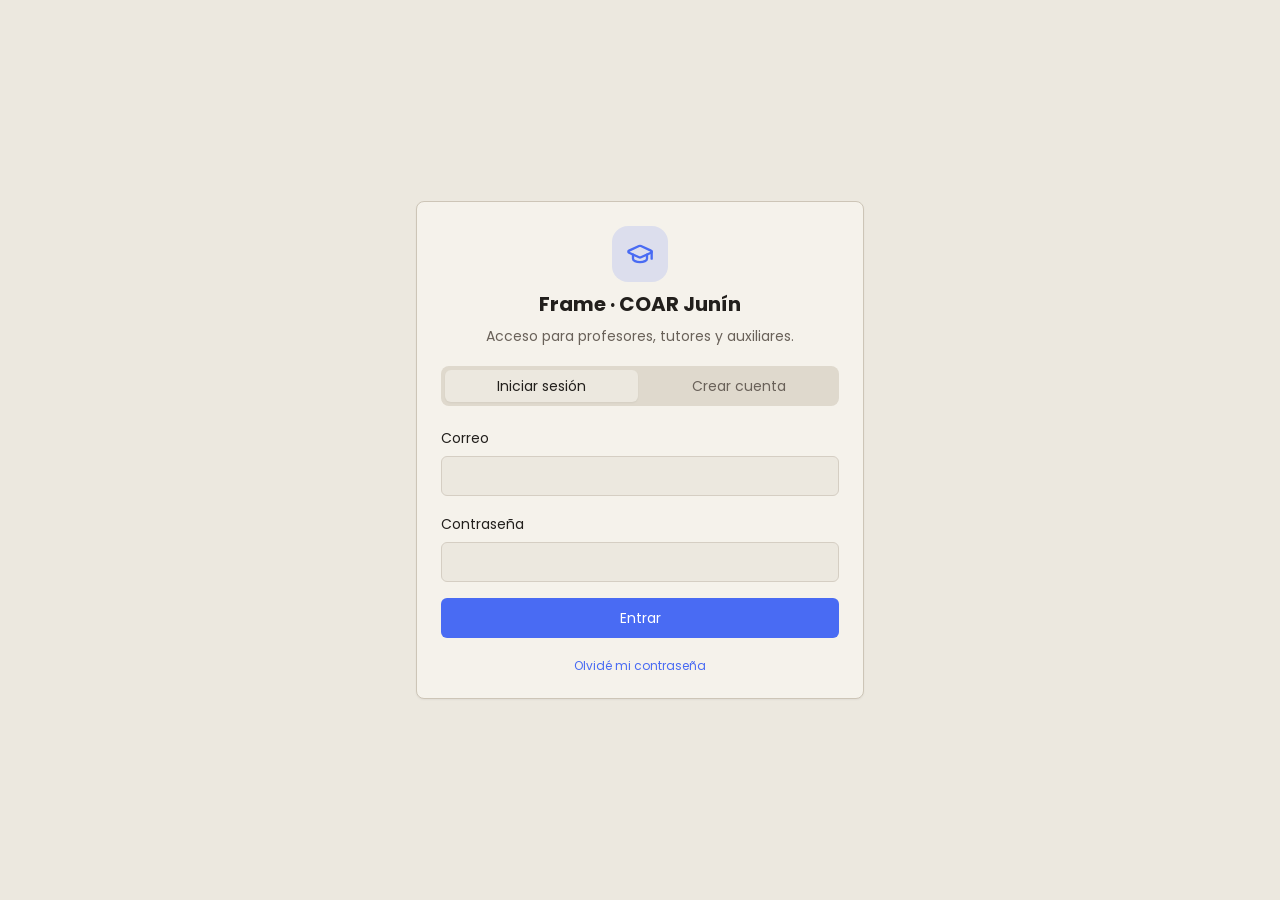
==== commit df68de54: "Nueva página de Frame y refuerzo de seguridad del sitio - Rediseño completo: capturas reales de la a" ====
--- a/colegio/index.html
+++ b/colegio/index.html
@@ -3,23 +3,18 @@
   <head>
     <meta charset="UTF-8" />
     <meta name="viewport" content="width=device-width, initial-scale=1.0" />
+    <!-- Seguridad: scripts solo de este sitio; la única conexión externa es
+         el servidor de Frame (Supabase). Sin marcos ajenos ni formularios
+         hacia otros sitios. -->
+    <meta http-equiv="Content-Security-Policy" content="default-src 'none'; script-src 'self'; style-src 'self' 'unsafe-inline'; img-src 'self' data: blob: https://egshmkkmvtsrgrfwpzog.supabase.co; font-src 'self' data:; connect-src 'self' https://egshmkkmvtsrgrfwpzog.supabase.co wss://egshmkkmvtsrgrfwpzog.supabase.co; media-src 'self' blob: https://egshmkkmvtsrgrfwpzog.supabase.co; frame-src 'self' blob:; worker-src 'self' blob:; object-src 'none'; base-uri 'none'; form-action 'self'; manifest-src 'self'; upgrade-insecure-requests" />
+    <meta name="referrer" content="strict-origin-when-cross-origin" />
     <meta name="robots" content="noindex" />
     <meta name="theme-color" content="#0f0f14" />
-    <script>
-      // Tema antes del primer pintado: el guardado o, si no hay, el del sistema.
-      try {
-        var t = localStorage.getItem('framePortalTheme');
-        var dark = t ? t === 'dark' : window.matchMedia('(prefers-color-scheme: dark)').matches;
-        document.documentElement.classList.toggle('dark', dark);
-      } catch (e) {}
-    </script>
-    <title>Frame · Colegio</title>
-    <link rel="preconnect" href="https://fonts.googleapis.com" />
-    <link rel="preconnect" href="https://fonts.gstatic.com" crossorigin />
-    <!-- La fuente se carga sin bloquear: si la red del colegio la filtra, la web abre igual con la tipografía del sistema. -->
-    <link href="https://fonts.googleapis.com/css2?family=Poppins:wght@400;500;600;700&display=swap" rel="stylesheet" media="print" onload="this.media='all'" />
-    <script type="module" crossorigin src="./assets/index-DebFbw4w.js"></script>
-    <link rel="stylesheet" crossorigin href="./assets/index-DUsaPd1b.css">
+    <script src="./theme-init.js"></script>
+    <title>Frame · Instituciones</title>
+    <link rel="stylesheet" href="./fonts.css" />
+    <script type="module" crossorigin src="./assets/index-CxrO5EOb.js"></script>
+    <link rel="stylesheet" crossorigin href="./assets/index-CT1Tlvmp.css">
   </head>
   <body class="font-body antialiased">
     <div id="root"></div>
--- a/colegio/fonts.css
+++ b/colegio/fonts.css
@@ -0,0 +1,81 @@
+/* devanagari */
+@font-face {
+  font-family: 'Poppins';
+  font-style: normal;
+  font-weight: 400;
+  font-display: swap;
+  src: url(fonts/poppins-0-pxiEyp8kv8JHgFVrJJbecmNE.woff2) format('woff2');
+  unicode-range: U+0900-097F, U+1CD0-1CF9, U+200C-200D, U+20A8, U+20B9, U+20F0, U+25CC, U+A830-A839, U+A8E0-A8FF, U+11B00-11B09;
+}
+/* latin-ext */
+@font-face {
+  font-family: 'Poppins';
+  font-style: normal;
+  font-weight: 400;
+  font-display: swap;
+  src: url(fonts/poppins-1-pxiEyp8kv8JHgFVrJJnecmNE.woff2) format('woff2');
+  unicode-range: U+0100-02BA, U+02BD-02C5, U+02C7-02CC, U+02CE-02D7, U+02DD-02FF, U+0304, U+0308, U+0329, U+1D00-1DBF, U+1E00-1E9F, U+1EF2-1EFF, U+2020, U+20A0-20AB, U+20AD-20C0, U+2113, U+2C60-2C7F, U+A720-A7FF;
+}
+/* latin */
+@font-face {
+  font-family: 'Poppins';
+  font-style: normal;
+  font-weight: 400;
+  font-display: swap;
+  src: url(fonts/poppins-2-pxiEyp8kv8JHgFVrJJfecg.woff2) format('woff2');
+  unicode-range: U+0000-00FF, U+0131, U+0152-0153, U+02BB-02BC, U+02C6, U+02DA, U+02DC, U+0304, U+0308, U+0329, U+2000-206F, U+20AC, U+2122, U+2191, U+2193, U+2212, U+2215, U+FEFF, U+FFFD;
+}
+/* devanagari */
+@font-face {
+  font-family: 'Poppins';
+  font-style: normal;
+  font-weight: 600;
+  font-display: swap;
+  src: url(fonts/poppins-3-pxiByp8kv8JHgFVrLEj6Z11lFc-K.woff2) format('woff2');
+  unicode-range: U+0900-097F, U+1CD0-1CF9, U+200C-200D, U+20A8, U+20B9, U+20F0, U+25CC, U+A830-A839, U+A8E0-A8FF, U+11B00-11B09;
+}
+/* latin-ext */
+@font-face {
+  font-family: 'Poppins';
+  font-style: normal;
+  font-weight: 600;
+  font-display: swap;
+  src: url(fonts/poppins-4-pxiByp8kv8JHgFVrLEj6Z1JlFc-K.woff2) format('woff2');
+  unicode-range: U+0100-02BA, U+02BD-02C5, U+02C7-02CC, U+02CE-02D7, U+02DD-02FF, U+0304, U+0308, U+0329, U+1D00-1DBF, U+1E00-1E9F, U+1EF2-1EFF, U+2020, U+20A0-20AB, U+20AD-20C0, U+2113, U+2C60-2C7F, U+A720-A7FF;
+}
+/* latin */
+@font-face {
+  font-family: 'Poppins';
+  font-style: normal;
+  font-weight: 600;
+  font-display: swap;
+  src: url(fonts/poppins-5-pxiByp8kv8JHgFVrLEj6Z1xlFQ.woff2) format('woff2');
+  unicode-range: U+0000-00FF, U+0131, U+0152-0153, U+02BB-02BC, U+02C6, U+02DA, U+02DC, U+0304, U+0308, U+0329, U+2000-206F, U+20AC, U+2122, U+2191, U+2193, U+2212, U+2215, U+FEFF, U+FFFD;
+}
+/* devanagari */
+@font-face {
+  font-family: 'Poppins';
+  font-style: normal;
+  font-weight: 700;
+  font-display: swap;
+  src: url(fonts/poppins-6-pxiByp8kv8JHgFVrLCz7Z11lFc-K.woff2) format('woff2');
+  unicode-range: U+0900-097F, U+1CD0-1CF9, U+200C-200D, U+20A8, U+20B9, U+20F0, U+25CC, U+A830-A839, U+A8E0-A8FF, U+11B00-11B09;
+}
+/* latin-ext */
+@font-face {
+  font-family: 'Poppins';
+  font-style: normal;
+  font-weight: 700;
+  font-display: swap;
+  src: url(fonts/poppins-7-pxiByp8kv8JHgFVrLCz7Z1JlFc-K.woff2) format('woff2');
+  unicode-range: U+0100-02BA, U+02BD-02C5, U+02C7-02CC, U+02CE-02D7, U+02DD-02FF, U+0304, U+0308, U+0329, U+1D00-1DBF, U+1E00-1E9F, U+1EF2-1EFF, U+2020, U+20A0-20AB, U+20AD-20C0, U+2113, U+2C60-2C7F, U+A720-A7FF;
+}
+/* latin */
+@font-face {
+  font-family: 'Poppins';
+  font-style: normal;
+  font-weight: 700;
+  font-display: swap;
+  src: url(fonts/poppins-8-pxiByp8kv8JHgFVrLCz7Z1xlFQ.woff2) format('woff2');
+  unicode-range: U+0000-00FF, U+0131, U+0152-0153, U+02BB-02BC, U+02C6, U+02DA, U+02DC, U+0304, U+0308, U+0329, U+2000-206F, U+20AC, U+2122, U+2191, U+2193, U+2212, U+2215, U+FEFF, U+FFFD;
+}
--- a/colegio/assets/index-CT1Tlvmp.css
+++ b/colegio/assets/index-CT1Tlvmp.css
@@ -0,0 +1 @@
+*,:before,:after{--tw-border-spacing-x: 0;--tw-border-spacing-y: 0;--tw-translate-x: 0;--tw-translate-y: 0;--tw-rotate: 0;--tw-skew-x: 0;--tw-skew-y: 0;--tw-scale-x: 1;--tw-scale-y: 1;--tw-pan-x: ;--tw-pan-y: ;--tw-pinch-zoom: ;--tw-scroll-snap-strictness: proximity;--tw-gradient-from-position: ;--tw-gradient-via-position: ;--tw-gradient-to-position: ;--tw-ordinal: ;--tw-slashed-zero: ;--tw-numeric-figure: ;--tw-numeric-spacing: ;--tw-numeric-fraction: ;--tw-ring-inset: ;--tw-ring-offset-width: 0px;--tw-ring-offset-color: #fff;--tw-ring-color: rgb(59 130 246 / .5);--tw-ring-offset-shadow: 0 0 #0000;--tw-ring-shadow: 0 0 #0000;--tw-shadow: 0 0 #0000;--tw-shadow-colored: 0 0 #0000;--tw-blur: ;--tw-brightness: ;--tw-contrast: ;--tw-grayscale: ;--tw-hue-rotate: ;--tw-invert: ;--tw-saturate: ;--tw-sepia: ;--tw-drop-shadow: ;--tw-backdrop-blur: ;--tw-backdrop-brightness: ;--tw-backdrop-contrast: ;--tw-backdrop-grayscale: ;--tw-backdrop-hue-rotate: ;--tw-backdrop-invert: ;--tw-backdrop-opacity: ;--tw-backdrop-saturate: ;--tw-backdrop-sepia: ;--tw-contain-size: ;--tw-contain-layout: ;--tw-contain-paint: ;--tw-contain-style: }::backdrop{--tw-border-spacing-x: 0;--tw-border-spacing-y: 0;--tw-translate-x: 0;--tw-translate-y: 0;--tw-rotate: 0;--tw-skew-x: 0;--tw-skew-y: 0;--tw-scale-x: 1;--tw-scale-y: 1;--tw-pan-x: ;--tw-pan-y: ;--tw-pinch-zoom: ;--tw-scroll-snap-strictness: proximity;--tw-gradient-from-position: ;--tw-gradient-via-position: ;--tw-gradient-to-position: ;--tw-ordinal: ;--tw-slashed-zero: ;--tw-numeric-figure: ;--tw-numeric-spacing: ;--tw-numeric-fraction: ;--tw-ring-inset: ;--tw-ring-offset-width: 0px;--tw-ring-offset-color: #fff;--tw-ring-color: rgb(59 130 246 / .5);--tw-ring-offset-shadow: 0 0 #0000;--tw-ring-shadow: 0 0 #0000;--tw-shadow: 0 0 #0000;--tw-shadow-colored: 0 0 #0000;--tw-blur: ;--tw-brightness: ;--tw-contrast: ;--tw-grayscale: ;--tw-hue-rotate: ;--tw-invert: ;--tw-saturate: ;--tw-sepia: ;--tw-drop-shadow: ;--tw-backdrop-blur: ;--tw-backdrop-brightness: ;--tw-backdrop-contrast: ;--tw-backdrop-grayscale: ;--tw-backdrop-hue-rotate: ;--tw-backdrop-invert: ;--tw-backdrop-opacity: ;--tw-backdrop-saturate: ;--tw-backdrop-sepia: ;--tw-contain-size: ;--tw-contain-layout: ;--tw-contain-paint: ;--tw-contain-style: }*,:before,:after{box-sizing:border-box;border-width:0;border-style:solid;border-color:#e5e7eb}:before,:after{--tw-content: ""}html,:host{line-height:1.5;-webkit-text-size-adjust:100%;-moz-tab-size:4;tab-size:4;font-family:ui-sans-serif,system-ui,sans-serif,"Apple Color Emoji","Segoe UI Emoji",Segoe UI Symbol,"Noto Color Emoji";font-feature-settings:normal;font-variation-settings:normal;-webkit-tap-highlight-color:transparent}body{margin:0;line-height:inherit}hr{height:0;color:inherit;border-top-width:1px}abbr:where([title]){text-decoration:underline dotted}h1,h2,h3,h4,h5,h6{font-size:inherit;font-weight:inherit}a{color:inherit;text-decoration:inherit}b,strong{font-weight:bolder}code,kbd,samp,pre{font-family:ui-monospace,SFMono-Regular,Menlo,Monaco,Consolas,Liberation Mono,Courier New,monospace;font-feature-settings:normal;font-variation-settings:normal;font-size:1em}small{font-size:80%}sub,sup{font-size:75%;line-height:0;position:relative;vertical-align:baseline}sub{bottom:-.25em}sup{top:-.5em}table{text-indent:0;border-color:inherit;border-collapse:collapse}button,input,optgroup,select,textarea{font-family:inherit;font-feature-settings:inherit;font-variation-settings:inherit;font-size:100%;font-weight:inherit;line-height:inherit;letter-spacing:inherit;color:inherit;margin:0;padding:0}button,select{text-transform:none}button,input:where([type=button]),input:where([type=reset]),input:where([type=submit]){-webkit-appearance:button;background-color:transparent;background-image:none}:-moz-focusring{outline:auto}:-moz-ui-invalid{box-shadow:none}progress{vertical-align:baseline}::-webkit-inner-spin-button,::-webkit-outer-spin-button{height:auto}[type=search]{-webkit-appearance:textfield;outline-offset:-2px}::-webkit-search-decoration{-webkit-appearance:none}::-webkit-file-upload-button{-webkit-appearance:button;font:inherit}summary{display:list-item}blockquote,dl,dd,h1,h2,h3,h4,h5,h6,hr,figure,p,pre{margin:0}fieldset{margin:0;padding:0}legend{padding:0}ol,ul,menu{list-style:none;margin:0;padding:0}dialog{padding:0}textarea{resize:vertical}input::placeholder,textarea::placeholder{opacity:1;color:#9ca3af}button,[role=button]{cursor:pointer}:disabled{cursor:default}img,svg,video,canvas,audio,iframe,embed,object{display:block;vertical-align:middle}img,video{max-width:100%;height:auto}[hidden]:where(:not([hidden=until-found])){display:none}:root{--background: 40 27% 90%;--foreground: 30 10% 12%;--card: 42 33% 94%;--card-foreground: 30 10% 12%;--popover: 42 33% 93%;--popover-foreground: 30 10% 12%;--primary: 228 88% 62%;--primary-foreground: 0 0% 100%;--secondary: 40 22% 84%;--secondary-foreground: 30 10% 16%;--muted: 40 22% 84%;--muted-foreground: 30 8% 38%;--accent: 40 20% 79%;--accent-foreground: 30 10% 12%;--destructive: 0 72% 46%;--destructive-foreground: 0 0% 100%;--border: 38 18% 76%;--input: 38 18% 80%;--ring: 228 88% 62%;--chart-1: 12 76% 61%;--chart-2: 173 58% 39%;--chart-3: 197 37% 24%;--chart-4: 43 74% 66%;--chart-5: 27 87% 67%;--radius: .5rem}.\!dark{--background: 240 2% 11% !important;--foreground: 0 0% 98% !important;--card: 240 2% 15% !important;--card-foreground: 0 0% 98% !important;--popover: 240 2% 11% !important;--popover-foreground: 0 0% 98% !important;--primary: 228 100% 73% !important;--primary-foreground: 0 0% 100% !important;--secondary: 240 3.7% 15.9% !important;--secondary-foreground: 0 0% 98% !important;--muted: 240 3.7% 15.9% !important;--muted-foreground: 240 5% 64.9% !important;--accent: 240 4% 20% !important;--accent-foreground: 0 0% 100% !important;--destructive: 0 62.8% 30.6% !important;--destructive-foreground: 0 0% 98% !important;--border: 240 3.7% 20% !important;--input: 240 3.7% 15.9% !important;--ring: 228 100% 73% !important;--chart-1: 197 71% 73% !important;--chart-2: 160 60% 45% !important;--chart-3: 30 80% 55% !important;--chart-4: 280 65% 60% !important;--chart-5: 340 75% 55% !important}.dark{--background: 240 2% 11%;--foreground: 0 0% 98%;--card: 240 2% 15%;--card-foreground: 0 0% 98%;--popover: 240 2% 11%;--popover-foreground: 0 0% 98%;--primary: 228 100% 73%;--primary-foreground: 0 0% 100%;--secondary: 240 3.7% 15.9%;--secondary-foreground: 0 0% 98%;--muted: 240 3.7% 15.9%;--muted-foreground: 240 5% 64.9%;--accent: 240 4% 20%;--accent-foreground: 0 0% 100%;--destructive: 0 62.8% 30.6%;--destructive-foreground: 0 0% 98%;--border: 240 3.7% 20%;--input: 240 3.7% 15.9%;--ring: 228 100% 73%;--chart-1: 197 71% 73%;--chart-2: 160 60% 45%;--chart-3: 30 80% 55%;--chart-4: 280 65% 60%;--chart-5: 340 75% 55%}html{overflow-x:clip}*{border-color:hsl(var(--border))}body{background-color:hsl(var(--background));color:hsl(var(--foreground))}.\!container{width:100%!important}.container{width:100%}@media(min-width:640px){.\!container{max-width:640px!important}.container{max-width:640px}}@media(min-width:768px){.\!container{max-width:768px!important}.container{max-width:768px}}@media(min-width:1024px){.\!container{max-width:1024px!important}.container{max-width:1024px}}@media(min-width:1280px){.\!container{max-width:1280px!important}.container{max-width:1280px}}@media(min-width:1536px){.\!container{max-width:1536px!important}.container{max-width:1536px}}.sr-only{position:absolute;width:1px;height:1px;padding:0;margin:-1px;overflow:hidden;clip:rect(0,0,0,0);white-space:nowrap;border-width:0}.pointer-events-none{pointer-events:none}.pointer-events-auto{pointer-events:auto}.\!visible{visibility:visible!important}.visible{visibility:visible}.invisible{visibility:hidden}.collapse{visibility:collapse}.static{position:static}.\!fixed{position:fixed!important}.fixed{position:fixed}.absolute{position:absolute}.relative{position:relative}.sticky{position:sticky}.inset-0{inset:0}.inset-5{inset:1.25rem}.-inset-x-6{left:-1.5rem;right:-1.5rem}.-inset-y-10{top:-2.5rem;bottom:-2.5rem}.inset-x-0{left:0;right:0}.inset-y-0{top:0;bottom:0}.-bottom-1{bottom:-.25rem}.-bottom-28{bottom:-7rem}.-bottom-6{bottom:-1.5rem}.-left-\[1\.4rem\]{left:-1.4rem}.-left-\[21px\]{left:-21px}.-right-0\.5{right:-.125rem}.-right-1\.5{right:-.375rem}.-right-16{right:-4rem}.-right-2{right:-.5rem}.-right-4{right:-1rem}.-top-0\.5{top:-.125rem}.-top-1\.5{top:-.375rem}.-top-2{top:-.5rem}.-top-24{top:-6rem}.-top-4{top:-1rem}.-top-6{top:-1.5rem}.bottom-0{bottom:0}.bottom-1{bottom:.25rem}.bottom-1\.5{bottom:.375rem}.bottom-2{bottom:.5rem}.bottom-24{bottom:6rem}.bottom-3{bottom:.75rem}.bottom-\[-16px\]{bottom:-16px}.bottom-\[18\%\]{bottom:18%}.bottom-\[8\%\]{bottom:8%}.left-0{left:0}.left-1{left:.25rem}.left-1\/2{left:50%}.left-1\/3{left:33.333333%}.left-2{left:.5rem}.left-2\.5{left:.625rem}.left-3{left:.75rem}.left-4{left:1rem}.left-6{left:1.5rem}.left-\[-8rem\]{left:-8rem}.left-\[10px\]{left:10px}.left-\[13px\]{left:13px}.left-\[16\.6\%\]{left:16.6%}.left-\[30\%\]{left:30%}.left-\[50\%\]{left:50%}.left-\[5px\]{left:5px}.right-0{right:0}.right-0\.5{right:.125rem}.right-1{right:.25rem}.right-2{right:.5rem}.right-3{right:.75rem}.right-4{right:1rem}.right-5{right:1.25rem}.right-6{right:1.5rem}.right-\[-6rem\]{right:-6rem}.right-\[16\.6\%\]{right:16.6%}.top-0{top:0}.top-0\.5{top:.125rem}.top-1{top:.25rem}.top-1\.5{top:.375rem}.top-1\/2{top:50%}.top-2{top:.5rem}.top-2\.5{top:.625rem}.top-3{top:.75rem}.top-3\.5{top:.875rem}.top-4{top:1rem}.top-5{top:1.25rem}.top-6{top:1.5rem}.top-\[110rem\]{top:110rem}.top-\[13px\]{top:13px}.top-\[40rem\]{top:40rem}.top-\[50\%\]{top:50%}.top-\[8\%\]{top:8%}.top-\[9px\]{top:9px}.isolate{isolation:isolate}.-z-0{z-index:0}.-z-10{z-index:-10}.z-10{z-index:10}.z-20{z-index:20}.z-30{z-index:30}.z-40{z-index:40}.z-50{z-index:50}.z-\[100\]{z-index:100}.z-\[1\]{z-index:1}.z-\[60\]{z-index:60}.col-span-2{grid-column:span 2 / span 2}.col-span-full{grid-column:1 / -1}.col-start-1{grid-column-start:1}.row-start-1{grid-row-start:1}.m-0{margin:0}.-mx-1{margin-left:-.25rem;margin-right:-.25rem}.-mx-6{margin-left:-1.5rem;margin-right:-1.5rem}.mx-1{margin-left:.25rem;margin-right:.25rem}.mx-14{margin-left:3.5rem;margin-right:3.5rem}.mx-2{margin-left:.5rem;margin-right:.5rem}.mx-3{margin-left:.75rem;margin-right:.75rem}.mx-3\.5{margin-left:.875rem;margin-right:.875rem}.mx-4{margin-left:1rem;margin-right:1rem}.mx-8{margin-left:2rem;margin-right:2rem}.mx-auto{margin-left:auto;margin-right:auto}.my-0\.5{margin-top:.125rem;margin-bottom:.125rem}.my-1{margin-top:.25rem;margin-bottom:.25rem}.my-2{margin-top:.5rem;margin-bottom:.5rem}.my-3{margin-top:.75rem;margin-bottom:.75rem}.my-4{margin-top:1rem;margin-bottom:1rem}.my-6{margin-top:1.5rem;margin-bottom:1.5rem}.my-auto{margin-top:auto;margin-bottom:auto}.\!mt-6{margin-top:1.5rem!important}.-ml-24{margin-left:-6rem}.-ml-4{margin-left:-1rem}.-ml-40{margin-left:-10rem}.-mr-1{margin-right:-.25rem}.-mt-2{margin-top:-.5rem}.-mt-4{margin-top:-1rem}.-mt-6{margin-top:-1.5rem}.mb-1{margin-bottom:.25rem}.mb-1\.5{margin-bottom:.375rem}.mb-10{margin-bottom:2.5rem}.mb-2{margin-bottom:.5rem}.mb-20{margin-bottom:5rem}.mb-3{margin-bottom:.75rem}.mb-4{margin-bottom:1rem}.mb-6{margin-bottom:1.5rem}.mb-8{margin-bottom:2rem}.ml-0\.5{margin-left:.125rem}.ml-1{margin-left:.25rem}.ml-1\.5{margin-left:.375rem}.ml-2{margin-left:.5rem}.ml-6{margin-left:1.5rem}.ml-auto{margin-left:auto}.mr-1{margin-right:.25rem}.mr-1\.5{margin-right:.375rem}.mr-2{margin-right:.5rem}.mr-3{margin-right:.75rem}.mr-8{margin-right:2rem}.mr-auto{margin-right:auto}.mt-0\.5{margin-top:.125rem}.mt-1{margin-top:.25rem}.mt-1\.5{margin-top:.375rem}.mt-10{margin-top:2.5rem}.mt-16{margin-top:4rem}.mt-2{margin-top:.5rem}.mt-2\.5{margin-top:.625rem}.mt-24{margin-top:6rem}.mt-3{margin-top:.75rem}.mt-4{margin-top:1rem}.mt-5{margin-top:1.25rem}.mt-6{margin-top:1.5rem}.mt-7{margin-top:1.75rem}.mt-8{margin-top:2rem}.mt-auto{margin-top:auto}.mt-px{margin-top:1px}.line-clamp-1{overflow:hidden;display:-webkit-box;-webkit-box-orient:vertical;-webkit-line-clamp:1}.line-clamp-2{overflow:hidden;display:-webkit-box;-webkit-box-orient:vertical;-webkit-line-clamp:2}.line-clamp-3{overflow:hidden;display:-webkit-box;-webkit-box-orient:vertical;-webkit-line-clamp:3}.block{display:block}.inline-block{display:inline-block}.inline{display:inline}.flex{display:flex}.inline-flex{display:inline-flex}.table{display:table}.grid{display:grid}.hidden{display:none}.aspect-\[16\/8\]{aspect-ratio:16/8}.aspect-\[4\/5\]{aspect-ratio:4/5}.aspect-square{aspect-ratio:1 / 1}.aspect-video{aspect-ratio:16 / 9}.size-4{width:1rem;height:1rem}.h-0\.5{height:.125rem}.h-1{height:.25rem}.h-1\.5{height:.375rem}.h-10{height:2.5rem}.h-11{height:2.75rem}.h-12{height:3rem}.h-14{height:3.5rem}.h-16{height:4rem}.h-2{height:.5rem}.h-2\.5{height:.625rem}.h-20{height:5rem}.h-24{height:6rem}.h-28{height:7rem}.h-3{height:.75rem}.h-3\.5{height:.875rem}.h-3\/4{height:75%}.h-32{height:8rem}.h-36{height:9rem}.h-4{height:1rem}.h-40{height:10rem}.h-44{height:11rem}.h-48{height:12rem}.h-5{height:1.25rem}.h-52{height:13rem}.h-56{height:14rem}.h-6{height:1.5rem}.h-64{height:16rem}.h-7{height:1.75rem}.h-72{height:18rem}.h-8{height:2rem}.h-80{height:20rem}.h-9{height:2.25rem}.h-\[120px\]{height:120px}.h-\[130px\]{height:130px}.h-\[170px\]{height:170px}.h-\[180px\]{height:180px}.h-\[18px\]{height:18px}.h-\[1px\]{height:1px}.h-\[220px\]{height:220px}.h-\[22px\]{height:22px}.h-\[24rem\]{height:24rem}.h-\[250px\]{height:250px}.h-\[26rem\]{height:26rem}.h-\[280px\]{height:280px}.h-\[28rem\]{height:28rem}.h-\[30px\]{height:30px}.h-\[320px\]{height:320px}.h-\[340px\]{height:340px}.h-\[360px\]{height:360px}.h-\[3px\]{height:3px}.h-\[46px\]{height:46px}.h-\[480px\]{height:480px}.h-\[52px\]{height:52px}.h-\[540px\]{height:540px}.h-\[60px\]{height:60px}.h-\[620px\]{height:620px}.h-\[65vh\]{height:65vh}.h-\[66px\]{height:66px}.h-\[68\%\]{height:68%}.h-\[75vh\]{height:75vh}.h-\[78\%\]{height:78%}.h-\[86px\]{height:86px}.h-\[86vh\]{height:86vh}.h-\[calc\(100\%-2\.5rem\)\]{height:calc(100% - 2.5rem)}.h-\[var\(--radix-select-trigger-height\)\]{height:var(--radix-select-trigger-height)}.h-auto{height:auto}.h-full{height:100%}.h-px{height:1px}.h-screen{height:100vh}.h-svh{height:100svh}.max-h-0{max-height:0px}.max-h-24{max-height:6rem}.max-h-28{max-height:7rem}.max-h-40{max-height:10rem}.max-h-96{max-height:24rem}.max-h-\[120px\]{max-height:120px}.max-h-\[17rem\]{max-height:17rem}.max-h-\[300px\]{max-height:300px}.max-h-\[320px\]{max-height:320px}.max-h-\[340px\]{max-height:340px}.max-h-\[360px\]{max-height:360px}.max-h-\[420px\]{max-height:420px}.max-h-\[52vh\]{max-height:52vh}.max-h-\[60vh\]{max-height:60vh}.max-h-\[65vh\]{max-height:65vh}.max-h-\[70vh\]{max-height:70vh}.max-h-\[75vh\]{max-height:75vh}.max-h-\[80vh\]{max-height:80vh}.max-h-\[85vh\]{max-height:85vh}.max-h-\[88vh\]{max-height:88vh}.max-h-\[90vh\]{max-height:90vh}.max-h-\[92vh\]{max-height:92vh}.max-h-full{max-height:100%}.max-h-screen{max-height:100vh}.min-h-0{min-height:0px}.min-h-24{min-height:6rem}.min-h-\[150px\]{min-height:150px}.min-h-\[200px\]{min-height:200px}.min-h-\[20px\]{min-height:20px}.min-h-\[28px\]{min-height:28px}.min-h-\[300px\]{min-height:300px}.min-h-\[320px\]{min-height:320px}.min-h-\[330px\]{min-height:330px}.min-h-\[340px\]{min-height:340px}.min-h-\[400px\]{min-height:400px}.min-h-\[45px\]{min-height:45px}.min-h-\[48px\]{min-height:48px}.min-h-\[56px\]{min-height:56px}.min-h-\[60px\]{min-height:60px}.min-h-\[70vh\]{min-height:70vh}.min-h-screen{min-height:100vh}.min-h-svh{min-height:100svh}.w-0{width:0px}.w-1{width:.25rem}.w-1\.5{width:.375rem}.w-1\/2{width:50%}.w-1\/4{width:25%}.w-10{width:2.5rem}.w-11{width:2.75rem}.w-12{width:3rem}.w-14{width:3.5rem}.w-16{width:4rem}.w-2{width:.5rem}.w-2\.5{width:.625rem}.w-20{width:5rem}.w-24{width:6rem}.w-28{width:7rem}.w-3{width:.75rem}.w-3\.5{width:.875rem}.w-3\/4{width:75%}.w-3\/5{width:60%}.w-32{width:8rem}.w-36{width:9rem}.w-4{width:1rem}.w-40{width:10rem}.w-44{width:11rem}.w-48{width:12rem}.w-5{width:1.25rem}.w-52{width:13rem}.w-56{width:14rem}.w-6{width:1.5rem}.w-60{width:15rem}.w-64{width:16rem}.w-7{width:1.75rem}.w-72{width:18rem}.w-8{width:2rem}.w-80{width:20rem}.w-9{width:2.25rem}.w-\[--sidebar-width\]{width:var(--sidebar-width)}.w-\[15px\]{width:15px}.w-\[176px\]{width:176px}.w-\[18px\]{width:18px}.w-\[1px\]{width:1px}.w-\[200\%\]{width:200%}.w-\[200px\]{width:200px}.w-\[22\%\]{width:22%}.w-\[22px\]{width:22px}.w-\[24rem\]{width:24rem}.w-\[25\%\]{width:25%}.w-\[250px\]{width:250px}.w-\[252px\]{width:252px}.w-\[26rem\]{width:26rem}.w-\[270px\]{width:270px}.w-\[28rem\]{width:28rem}.w-\[290px\]{width:290px}.w-\[34\%\]{width:34%}.w-\[340px\]{width:340px}.w-\[3px\]{width:3px}.w-\[43\%\]{width:43%}.w-\[52\%\]{width:52%}.w-\[52px\]{width:52px}.w-\[54px\]{width:54px}.w-\[62px\]{width:62px}.w-\[68px\]{width:68px}.w-\[76px\]{width:76px}.w-\[78\%\]{width:78%}.w-\[86px\]{width:86px}.w-\[calc\(100\%-2\.5rem\)\]{width:calc(100% - 2.5rem)}.w-auto{width:auto}.w-fit{width:fit-content}.w-full{width:100%}.w-max{width:max-content}.w-px{width:1px}.w-screen{width:100vw}.min-w-0{min-width:0px}.min-w-14{min-width:3.5rem}.min-w-2{min-width:.5rem}.min-w-3\.5{min-width:.875rem}.min-w-4{min-width:1rem}.min-w-40{min-width:10rem}.min-w-5{min-width:1.25rem}.min-w-52{min-width:13rem}.min-w-\[10rem\]{min-width:10rem}.min-w-\[11rem\]{min-width:11rem}.min-w-\[12rem\]{min-width:12rem}.min-w-\[16rem\]{min-width:16rem}.min-w-\[3\.25rem\]{min-width:3.25rem}.min-w-\[4\.5rem\]{min-width:4.5rem}.min-w-\[8rem\]{min-width:8rem}.min-w-\[9rem\]{min-width:9rem}.min-w-\[var\(--radix-select-trigger-width\)\]{min-width:var(--radix-select-trigger-width)}.max-w-2xl{max-width:42rem}.max-w-3xl{max-width:48rem}.max-w-4xl{max-width:56rem}.max-w-5xl{max-width:64rem}.max-w-6xl{max-width:72rem}.max-w-7xl{max-width:80rem}.max-w-\[--skeleton-width\]{max-width:var(--skeleton-width)}.max-w-\[110px\]{max-width:110px}.max-w-\[12rem\]{max-width:12rem}.max-w-\[1360px\]{max-width:1360px}.max-w-\[14rem\]{max-width:14rem}.max-w-\[200px\]{max-width:200px}.max-w-\[240px\]{max-width:240px}.max-w-\[24ch\]{max-width:24ch}.max-w-\[280px\]{max-width:280px}.max-w-\[290px\]{max-width:290px}.max-w-\[340px\]{max-width:340px}.max-w-\[min\(22rem\,42vh\)\]{max-width:min(22rem,42vh)}.max-w-full{max-width:100%}.max-w-lg{max-width:32rem}.max-w-md{max-width:28rem}.max-w-sm{max-width:24rem}.max-w-xl{max-width:36rem}.max-w-xs{max-width:20rem}.flex-1{flex:1 1 0%}.flex-shrink-0,.shrink-0{flex-shrink:0}.flex-grow,.grow{flex-grow:1}.basis-full{flex-basis:100%}.caption-bottom{caption-side:bottom}.border-collapse{border-collapse:collapse}.-translate-x-1\/2{--tw-translate-x: -50%;transform:translate(var(--tw-translate-x),var(--tw-translate-y)) rotate(var(--tw-rotate)) skew(var(--tw-skew-x)) skewY(var(--tw-skew-y)) scaleX(var(--tw-scale-x)) scaleY(var(--tw-scale-y))}.-translate-x-full{--tw-translate-x: -100%;transform:translate(var(--tw-translate-x),var(--tw-translate-y)) rotate(var(--tw-rotate)) skew(var(--tw-skew-x)) skewY(var(--tw-skew-y)) scaleX(var(--tw-scale-x)) scaleY(var(--tw-scale-y))}.-translate-x-px{--tw-translate-x: -1px;transform:translate(var(--tw-translate-x),var(--tw-translate-y)) rotate(var(--tw-rotate)) skew(var(--tw-skew-x)) skewY(var(--tw-skew-y)) scaleX(var(--tw-scale-x)) scaleY(var(--tw-scale-y))}.-translate-y-1\/2{--tw-translate-y: -50%;transform:translate(var(--tw-translate-x),var(--tw-translate-y)) rotate(var(--tw-rotate)) skew(var(--tw-skew-x)) skewY(var(--tw-skew-y)) scaleX(var(--tw-scale-x)) scaleY(var(--tw-scale-y))}.translate-x-0{--tw-translate-x: 0px;transform:translate(var(--tw-translate-x),var(--tw-translate-y)) rotate(var(--tw-rotate)) skew(var(--tw-skew-x)) skewY(var(--tw-skew-y)) scaleX(var(--tw-scale-x)) scaleY(var(--tw-scale-y))}.translate-x-\[-50\%\]{--tw-translate-x: -50%;transform:translate(var(--tw-translate-x),var(--tw-translate-y)) rotate(var(--tw-rotate)) skew(var(--tw-skew-x)) skewY(var(--tw-skew-y)) scaleX(var(--tw-scale-x)) scaleY(var(--tw-scale-y))}.translate-x-px{--tw-translate-x: 1px;transform:translate(var(--tw-translate-x),var(--tw-translate-y)) rotate(var(--tw-rotate)) skew(var(--tw-skew-x)) skewY(var(--tw-skew-y)) scaleX(var(--tw-scale-x)) scaleY(var(--tw-scale-y))}.translate-y-0{--tw-translate-y: 0px;transform:translate(var(--tw-translate-x),var(--tw-translate-y)) rotate(var(--tw-rotate)) skew(var(--tw-skew-x)) skewY(var(--tw-skew-y)) scaleX(var(--tw-scale-x)) scaleY(var(--tw-scale-y))}.translate-y-6{--tw-translate-y: 1.5rem;transform:translate(var(--tw-translate-x),var(--tw-translate-y)) rotate(var(--tw-rotate)) skew(var(--tw-skew-x)) skewY(var(--tw-skew-y)) scaleX(var(--tw-scale-x)) scaleY(var(--tw-scale-y))}.translate-y-\[-50\%\]{--tw-translate-y: -50%;transform:translate(var(--tw-translate-x),var(--tw-translate-y)) rotate(var(--tw-rotate)) skew(var(--tw-skew-x)) skewY(var(--tw-skew-y)) scaleX(var(--tw-scale-x)) scaleY(var(--tw-scale-y))}.-rotate-1{--tw-rotate: -1deg;transform:translate(var(--tw-translate-x),var(--tw-translate-y)) rotate(var(--tw-rotate)) skew(var(--tw-skew-x)) skewY(var(--tw-skew-y)) scaleX(var(--tw-scale-x)) scaleY(var(--tw-scale-y))}.-rotate-90{--tw-rotate: -90deg;transform:translate(var(--tw-translate-x),var(--tw-translate-y)) rotate(var(--tw-rotate)) skew(var(--tw-skew-x)) skewY(var(--tw-skew-y)) scaleX(var(--tw-scale-x)) scaleY(var(--tw-scale-y))}.-rotate-\[4deg\]{--tw-rotate: -4deg;transform:translate(var(--tw-translate-x),var(--tw-translate-y)) rotate(var(--tw-rotate)) skew(var(--tw-skew-x)) skewY(var(--tw-skew-y)) scaleX(var(--tw-scale-x)) scaleY(var(--tw-scale-y))}.-rotate-\[8deg\]{--tw-rotate: -8deg;transform:translate(var(--tw-translate-x),var(--tw-translate-y)) rotate(var(--tw-rotate)) skew(var(--tw-skew-x)) skewY(var(--tw-skew-y)) scaleX(var(--tw-scale-x)) scaleY(var(--tw-scale-y))}.rotate-1{--tw-rotate: 1deg;transform:translate(var(--tw-translate-x),var(--tw-translate-y)) rotate(var(--tw-rotate)) skew(var(--tw-skew-x)) skewY(var(--tw-skew-y)) scaleX(var(--tw-scale-x)) scaleY(var(--tw-scale-y))}.rotate-180{--tw-rotate: 180deg;transform:translate(var(--tw-translate-x),var(--tw-translate-y)) rotate(var(--tw-rotate)) skew(var(--tw-skew-x)) skewY(var(--tw-skew-y)) scaleX(var(--tw-scale-x)) scaleY(var(--tw-scale-y))}.rotate-2{--tw-rotate: 2deg;transform:translate(var(--tw-translate-x),var(--tw-translate-y)) rotate(var(--tw-rotate)) skew(var(--tw-skew-x)) skewY(var(--tw-skew-y)) scaleX(var(--tw-scale-x)) scaleY(var(--tw-scale-y))}.rotate-90{--tw-rotate: 90deg;transform:translate(var(--tw-translate-x),var(--tw-translate-y)) rotate(var(--tw-rotate)) skew(var(--tw-skew-x)) skewY(var(--tw-skew-y)) scaleX(var(--tw-scale-x)) scaleY(var(--tw-scale-y))}.rotate-\[3deg\]{--tw-rotate: 3deg;transform:translate(var(--tw-translate-x),var(--tw-translate-y)) rotate(var(--tw-rotate)) skew(var(--tw-skew-x)) skewY(var(--tw-skew-y)) scaleX(var(--tw-scale-x)) scaleY(var(--tw-scale-y))}.scale-105{--tw-scale-x: 1.05;--tw-scale-y: 1.05;transform:translate(var(--tw-translate-x),var(--tw-translate-y)) rotate(var(--tw-rotate)) skew(var(--tw-skew-x)) skewY(var(--tw-skew-y)) scaleX(var(--tw-scale-x)) scaleY(var(--tw-scale-y))}.scale-110{--tw-scale-x: 1.1;--tw-scale-y: 1.1;transform:translate(var(--tw-translate-x),var(--tw-translate-y)) rotate(var(--tw-rotate)) skew(var(--tw-skew-x)) skewY(var(--tw-skew-y)) scaleX(var(--tw-scale-x)) scaleY(var(--tw-scale-y))}.scale-125{--tw-scale-x: 1.25;--tw-scale-y: 1.25;transform:translate(var(--tw-translate-x),var(--tw-translate-y)) rotate(var(--tw-rotate)) skew(var(--tw-skew-x)) skewY(var(--tw-skew-y)) scaleX(var(--tw-scale-x)) scaleY(var(--tw-scale-y))}.scale-\[1\.02\]{--tw-scale-x: 1.02;--tw-scale-y: 1.02;transform:translate(var(--tw-translate-x),var(--tw-translate-y)) rotate(var(--tw-rotate)) skew(var(--tw-skew-x)) skewY(var(--tw-skew-y)) scaleX(var(--tw-scale-x)) scaleY(var(--tw-scale-y))}.scale-\[1\.03\]{--tw-scale-x: 1.03;--tw-scale-y: 1.03;transform:translate(var(--tw-translate-x),var(--tw-translate-y)) rotate(var(--tw-rotate)) skew(var(--tw-skew-x)) skewY(var(--tw-skew-y)) scaleX(var(--tw-scale-x)) scaleY(var(--tw-scale-y))}.transform{transform:translate(var(--tw-translate-x),var(--tw-translate-y)) rotate(var(--tw-rotate)) skew(var(--tw-skew-x)) skewY(var(--tw-skew-y)) scaleX(var(--tw-scale-x)) scaleY(var(--tw-scale-y))}.animate-\[spin_12s_linear_infinite\]{animation:spin 12s linear infinite}@keyframes marquee{0%{transform:translate(0)}to{transform:translate(-50%)}}.animate-marquee{animation:marquee 15s linear infinite}@keyframes ping{75%,to{transform:scale(2);opacity:0}}.animate-ping{animation:ping 1s cubic-bezier(0,0,.2,1) infinite}@keyframes pulse{50%{opacity:.5}}.animate-pulse{animation:pulse 2s cubic-bezier(.4,0,.6,1) infinite}.animate-pulse-border{animation:pulse-border 1.5s ease-in-out 3}@keyframes pulse-border{0%,to{border-color:hsl(var(--border));box-shadow:0 0 hsl(var(--primary) / 0)}50%{border-color:hsl(var(--primary));box-shadow:0 0 15px 3px hsl(var(--primary) / .5)}}.animate-pulse-border-infinite{animation:pulse-border 1.5s ease-in-out infinite}@keyframes session-glow{0%,to{box-shadow:0 0 6px hsl(var(--primary) / .35)}50%{box-shadow:0 0 18px 4px hsl(var(--primary) / .6)}}.animate-session-glow{animation:session-glow 2.2s ease-in-out infinite}@keyframes spin{to{transform:rotate(360deg)}}.animate-spin{animation:spin 1s linear infinite}.cursor-default{cursor:default}.cursor-grab{cursor:grab}.cursor-grabbing{cursor:grabbing}.cursor-ns-resize{cursor:ns-resize}.cursor-pointer{cursor:pointer}.cursor-text{cursor:text}.touch-none{touch-action:none}.select-none{user-select:none}.resize-none{resize:none}.resize{resize:both}.list-inside{list-style-position:inside}.list-disc{list-style-type:disc}.grid-cols-1{grid-template-columns:repeat(1,minmax(0,1fr))}.grid-cols-2{grid-template-columns:repeat(2,minmax(0,1fr))}.grid-cols-3{grid-template-columns:repeat(3,minmax(0,1fr))}.grid-cols-4{grid-template-columns:repeat(4,minmax(0,1fr))}.grid-cols-5{grid-template-columns:repeat(5,minmax(0,1fr))}.grid-cols-7{grid-template-columns:repeat(7,minmax(0,1fr))}.grid-cols-\[1fr_auto_1fr\]{grid-template-columns:1fr auto 1fr}.flex-row{flex-direction:row}.flex-col{flex-direction:column}.flex-col-reverse{flex-direction:column-reverse}.flex-wrap{flex-wrap:wrap}.items-start{align-items:flex-start}.items-end{align-items:flex-end}.items-center{align-items:center}.items-baseline{align-items:baseline}.items-stretch{align-items:stretch}.justify-start{justify-content:flex-start}.justify-end{justify-content:flex-end}.justify-center{justify-content:center}.justify-between{justify-content:space-between}.justify-items-start{justify-items:start}.gap-0{gap:0px}.gap-0\.5{gap:.125rem}.gap-1{gap:.25rem}.gap-1\.5{gap:.375rem}.gap-12{gap:3rem}.gap-2{gap:.5rem}.gap-2\.5{gap:.625rem}.gap-3{gap:.75rem}.gap-3\.5{gap:.875rem}.gap-4{gap:1rem}.gap-5{gap:1.25rem}.gap-6{gap:1.5rem}.gap-8{gap:2rem}.gap-\[2px\]{gap:2px}.gap-\[3px\]{gap:3px}.gap-x-2{column-gap:.5rem}.gap-x-2\.5{column-gap:.625rem}.gap-x-3{column-gap:.75rem}.gap-x-4{column-gap:1rem}.gap-x-5{column-gap:1.25rem}.gap-x-6{column-gap:1.5rem}.gap-x-8{column-gap:2rem}.gap-y-0\.5{row-gap:.125rem}.gap-y-1{row-gap:.25rem}.gap-y-1\.5{row-gap:.375rem}.gap-y-2{row-gap:.5rem}.gap-y-2\.5{row-gap:.625rem}.gap-y-3{row-gap:.75rem}.space-x-1>:not([hidden])~:not([hidden]){--tw-space-x-reverse: 0;margin-right:calc(.25rem * var(--tw-space-x-reverse));margin-left:calc(.25rem * calc(1 - var(--tw-space-x-reverse)))}.space-x-3>:not([hidden])~:not([hidden]){--tw-space-x-reverse: 0;margin-right:calc(.75rem * var(--tw-space-x-reverse));margin-left:calc(.75rem * calc(1 - var(--tw-space-x-reverse)))}.space-x-4>:not([hidden])~:not([hidden]){--tw-space-x-reverse: 0;margin-right:calc(1rem * var(--tw-space-x-reverse));margin-left:calc(1rem * calc(1 - var(--tw-space-x-reverse)))}.space-y-0>:not([hidden])~:not([hidden]){--tw-space-y-reverse: 0;margin-top:calc(0px * calc(1 - var(--tw-space-y-reverse)));margin-bottom:calc(0px * var(--tw-space-y-reverse))}.space-y-0\.5>:not([hidden])~:not([hidden]){--tw-space-y-reverse: 0;margin-top:calc(.125rem * calc(1 - var(--tw-space-y-reverse)));margin-bottom:calc(.125rem * var(--tw-space-y-reverse))}.space-y-1>:not([hidden])~:not([hidden]){--tw-space-y-reverse: 0;margin-top:calc(.25rem * calc(1 - var(--tw-space-y-reverse)));margin-bottom:calc(.25rem * var(--tw-space-y-reverse))}.space-y-1\.5>:not([hidden])~:not([hidden]){--tw-space-y-reverse: 0;margin-top:calc(.375rem * calc(1 - var(--tw-space-y-reverse)));margin-bottom:calc(.375rem * var(--tw-space-y-reverse))}.space-y-10>:not([hidden])~:not([hidden]){--tw-space-y-reverse: 0;margin-top:calc(2.5rem * calc(1 - var(--tw-space-y-reverse)));margin-bottom:calc(2.5rem * var(--tw-space-y-reverse))}.space-y-12>:not([hidden])~:not([hidden]){--tw-space-y-reverse: 0;margin-top:calc(3rem * calc(1 - var(--tw-space-y-reverse)));margin-bottom:calc(3rem * var(--tw-space-y-reverse))}.space-y-16>:not([hidden])~:not([hidden]){--tw-space-y-reverse: 0;margin-top:calc(4rem * calc(1 - var(--tw-space-y-reverse)));margin-bottom:calc(4rem * var(--tw-space-y-reverse))}.space-y-2>:not([hidden])~:not([hidden]){--tw-space-y-reverse: 0;margin-top:calc(.5rem * calc(1 - var(--tw-space-y-reverse)));margin-bottom:calc(.5rem * var(--tw-space-y-reverse))}.space-y-2\.5>:not([hidden])~:not([hidden]){--tw-space-y-reverse: 0;margin-top:calc(.625rem * calc(1 - var(--tw-space-y-reverse)));margin-bottom:calc(.625rem * var(--tw-space-y-reverse))}.space-y-28>:not([hidden])~:not([hidden]){--tw-space-y-reverse: 0;margin-top:calc(7rem * calc(1 - var(--tw-space-y-reverse)));margin-bottom:calc(7rem * var(--tw-space-y-reverse))}.space-y-3>:not([hidden])~:not([hidden]){--tw-space-y-reverse: 0;margin-top:calc(.75rem * calc(1 - var(--tw-space-y-reverse)));margin-bottom:calc(.75rem * var(--tw-space-y-reverse))}.space-y-3\.5>:not([hidden])~:not([hidden]){--tw-space-y-reverse: 0;margin-top:calc(.875rem * calc(1 - var(--tw-space-y-reverse)));margin-bottom:calc(.875rem * var(--tw-space-y-reverse))}.space-y-4>:not([hidden])~:not([hidden]){--tw-space-y-reverse: 0;margin-top:calc(1rem * calc(1 - var(--tw-space-y-reverse)));margin-bottom:calc(1rem * var(--tw-space-y-reverse))}.space-y-5>:not([hidden])~:not([hidden]){--tw-space-y-reverse: 0;margin-top:calc(1.25rem * calc(1 - var(--tw-space-y-reverse)));margin-bottom:calc(1.25rem * var(--tw-space-y-reverse))}.space-y-6>:not([hidden])~:not([hidden]){--tw-space-y-reverse: 0;margin-top:calc(1.5rem * calc(1 - var(--tw-space-y-reverse)));margin-bottom:calc(1.5rem * var(--tw-space-y-reverse))}.divide-x>:not([hidden])~:not([hidden]){--tw-divide-x-reverse: 0;border-right-width:calc(1px * var(--tw-divide-x-reverse));border-left-width:calc(1px * calc(1 - var(--tw-divide-x-reverse)))}.divide-y>:not([hidden])~:not([hidden]){--tw-divide-y-reverse: 0;border-top-width:calc(1px * calc(1 - var(--tw-divide-y-reverse)));border-bottom-width:calc(1px * var(--tw-divide-y-reverse))}.divide-border>:not([hidden])~:not([hidden]){border-color:hsl(var(--border))}.divide-border\/50>:not([hidden])~:not([hidden]){border-color:hsl(var(--border) / .5)}.divide-border\/70>:not([hidden])~:not([hidden]){border-color:hsl(var(--border) / .7)}.self-start{align-self:flex-start}.self-end{align-self:flex-end}.overflow-auto{overflow:auto}.overflow-hidden{overflow:hidden}.overflow-visible{overflow:visible}.overflow-x-auto{overflow-x:auto}.overflow-y-auto{overflow-y:auto}.overflow-x-hidden{overflow-x:hidden}.scroll-smooth{scroll-behavior:smooth}.truncate{overflow:hidden;text-overflow:ellipsis;white-space:nowrap}.whitespace-nowrap{white-space:nowrap}.whitespace-pre-wrap{white-space:pre-wrap}.break-words{overflow-wrap:break-word}.break-all{word-break:break-all}.rounded{border-radius:.25rem}.rounded-2xl{border-radius:1rem}.rounded-3xl{border-radius:1.5rem}.rounded-\[1\.5px\]{border-radius:1.5px}.rounded-\[2\.5rem\]{border-radius:2.5rem}.rounded-\[2px\]{border-radius:2px}.rounded-\[3px\]{border-radius:3px}.rounded-\[inherit\]{border-radius:inherit}.rounded-full{border-radius:9999px}.rounded-lg{border-radius:var(--radius)}.rounded-md{border-radius:calc(var(--radius) - 2px)}.rounded-none{border-radius:0}.rounded-sm{border-radius:calc(var(--radius) - 4px)}.rounded-xl{border-radius:.75rem}.rounded-b-none{border-bottom-right-radius:0;border-bottom-left-radius:0}.rounded-l-full{border-top-left-radius:9999px;border-bottom-left-radius:9999px}.rounded-l-none{border-top-left-radius:0;border-bottom-left-radius:0}.rounded-r-full{border-top-right-radius:9999px;border-bottom-right-radius:9999px}.rounded-r-md{border-top-right-radius:calc(var(--radius) - 2px);border-bottom-right-radius:calc(var(--radius) - 2px)}.rounded-t-lg{border-top-left-radius:var(--radius);border-top-right-radius:var(--radius)}.rounded-t-md{border-top-left-radius:calc(var(--radius) - 2px);border-top-right-radius:calc(var(--radius) - 2px)}.rounded-t-none{border-top-left-radius:0;border-top-right-radius:0}.rounded-br-md{border-bottom-right-radius:calc(var(--radius) - 2px)}.border{border-width:1px}.border-0{border-width:0px}.border-2{border-width:2px}.border-\[1\.5px\]{border-width:1.5px}.border-x{border-left-width:1px;border-right-width:1px}.border-x-0{border-left-width:0px;border-right-width:0px}.border-y{border-top-width:1px;border-bottom-width:1px}.\!border-t-0{border-top-width:0px!important}.border-b{border-bottom-width:1px}.border-b-2{border-bottom-width:2px}.border-l{border-left-width:1px}.border-l-2{border-left-width:2px}.border-r{border-right-width:1px}.border-r-2{border-right-width:2px}.border-t{border-top-width:1px}.border-t-2{border-top-width:2px}.border-dashed{border-style:dashed}.border-none{border-style:none}.border-\[--color-border\]{border-color:var(--color-border)}.border-amber-500{--tw-border-opacity: 1;border-color:rgb(245 158 11 / var(--tw-border-opacity, 1))}.border-amber-500\/25{border-color:#f59e0b40}.border-amber-500\/30{border-color:#f59e0b4d}.border-amber-500\/35{border-color:#f59e0b59}.border-amber-500\/40{border-color:#f59e0b66}.border-amber-500\/50{border-color:#f59e0b80}.border-amber-500\/60{border-color:#f59e0b99}.border-background{border-color:hsl(var(--background))}.border-border{border-color:hsl(var(--border))}.border-border\/40{border-color:hsl(var(--border) / .4)}.border-border\/50{border-color:hsl(var(--border) / .5)}.border-border\/60{border-color:hsl(var(--border) / .6)}.border-border\/70{border-color:hsl(var(--border) / .7)}.border-destructive{border-color:hsl(var(--destructive))}.border-destructive\/30{border-color:hsl(var(--destructive) / .3)}.border-destructive\/40{border-color:hsl(var(--destructive) / .4)}.border-destructive\/50{border-color:hsl(var(--destructive) / .5)}.border-emerald-500{--tw-border-opacity: 1;border-color:rgb(16 185 129 / var(--tw-border-opacity, 1))}.border-emerald-500\/30{border-color:#10b9814d}.border-emerald-500\/35{border-color:#10b98159}.border-emerald-500\/40{border-color:#10b98166}.border-emerald-500\/50{border-color:#10b98180}.border-green-500\/25{border-color:#22c55e40}.border-green-500\/40{border-color:#22c55e66}.border-input{border-color:hsl(var(--input))}.border-muted-foreground\/25{border-color:hsl(var(--muted-foreground) / .25)}.border-muted-foreground\/30{border-color:hsl(var(--muted-foreground) / .3)}.border-muted-foreground\/40{border-color:hsl(var(--muted-foreground) / .4)}.border-primary{border-color:hsl(var(--primary))}.border-primary\/10{border-color:hsl(var(--primary) / .1)}.border-primary\/20{border-color:hsl(var(--primary) / .2)}.border-primary\/30{border-color:hsl(var(--primary) / .3)}.border-primary\/35{border-color:hsl(var(--primary) / .35)}.border-primary\/40{border-color:hsl(var(--primary) / .4)}.border-primary\/5{border-color:hsl(var(--primary) / .05)}.border-primary\/50{border-color:hsl(var(--primary) / .5)}.border-primary\/60{border-color:hsl(var(--primary) / .6)}.border-primary\/70{border-color:hsl(var(--primary) / .7)}.border-red-400{--tw-border-opacity: 1;border-color:rgb(248 113 113 / var(--tw-border-opacity, 1))}.border-red-500\/25{border-color:#ef444440}.border-red-500\/30{border-color:#ef44444d}.border-red-500\/40{border-color:#ef444466}.border-red-500\/50{border-color:#ef444480}.border-red-500\/80{border-color:#ef4444cc}.border-rose-500\/50{border-color:#f43f5e80}.border-sidebar-border{border-color:hsl(var(--sidebar-border))}.border-sky-500\/30{border-color:#0ea5e94d}.border-transparent{border-color:transparent}.border-violet-500\/35{border-color:#8b5cf659}.border-white\/10{border-color:#ffffff1a}.border-white\/15{border-color:#ffffff26}.border-white\/25{border-color:#ffffff40}.border-white\/5{border-color:#ffffff0d}.border-l-transparent{border-left-color:transparent}.border-t-transparent{border-top-color:transparent}.bg-\[--color-bg\]{background-color:var(--color-bg)}.bg-accent{background-color:hsl(var(--accent))}.bg-accent\/40{background-color:hsl(var(--accent) / .4)}.bg-amber-400{--tw-bg-opacity: 1;background-color:rgb(251 191 36 / var(--tw-bg-opacity, 1))}.bg-amber-500{--tw-bg-opacity: 1;background-color:rgb(245 158 11 / var(--tw-bg-opacity, 1))}.bg-amber-500\/10{background-color:#f59e0b1a}.bg-amber-500\/15{background-color:#f59e0b26}.bg-amber-500\/20{background-color:#f59e0b33}.bg-amber-500\/80{background-color:#f59e0bcc}.bg-background{background-color:hsl(var(--background))}.bg-background\/20{background-color:hsl(var(--background) / .2)}.bg-background\/30{background-color:hsl(var(--background) / .3)}.bg-background\/40{background-color:hsl(var(--background) / .4)}.bg-background\/50{background-color:hsl(var(--background) / .5)}.bg-background\/60{background-color:hsl(var(--background) / .6)}.bg-background\/70{background-color:hsl(var(--background) / .7)}.bg-background\/80{background-color:hsl(var(--background) / .8)}.bg-background\/85{background-color:hsl(var(--background) / .85)}.bg-background\/90{background-color:hsl(var(--background) / .9)}.bg-background\/95{background-color:hsl(var(--background) / .95)}.bg-black{--tw-bg-opacity: 1;background-color:rgb(0 0 0 / var(--tw-bg-opacity, 1))}.bg-black\/40{background-color:#0006}.bg-black\/50{background-color:#00000080}.bg-black\/60{background-color:#0009}.bg-black\/65{background-color:#000000a6}.bg-black\/70{background-color:#000000b3}.bg-black\/75{background-color:#000000bf}.bg-black\/80{background-color:#000c}.bg-blue-500{--tw-bg-opacity: 1;background-color:rgb(59 130 246 / var(--tw-bg-opacity, 1))}.bg-border{background-color:hsl(var(--border))}.bg-border\/60{background-color:hsl(var(--border) / .6)}.bg-border\/70{background-color:hsl(var(--border) / .7)}.bg-card{background-color:hsl(var(--card))}.bg-card\/20{background-color:hsl(var(--card) / .2)}.bg-card\/30{background-color:hsl(var(--card) / .3)}.bg-card\/40{background-color:hsl(var(--card) / .4)}.bg-card\/50{background-color:hsl(var(--card) / .5)}.bg-card\/60{background-color:hsl(var(--card) / .6)}.bg-card\/70{background-color:hsl(var(--card) / .7)}.bg-card\/80{background-color:hsl(var(--card) / .8)}.bg-card\/95{background-color:hsl(var(--card) / .95)}.bg-current{background-color:currentColor}.bg-cyan-400{--tw-bg-opacity: 1;background-color:rgb(34 211 238 / var(--tw-bg-opacity, 1))}.bg-cyan-400\/10{background-color:#22d3ee1a}.bg-destructive{background-color:hsl(var(--destructive))}.bg-destructive\/10{background-color:hsl(var(--destructive) / .1)}.bg-destructive\/15{background-color:hsl(var(--destructive) / .15)}.bg-destructive\/70{background-color:hsl(var(--destructive) / .7)}.bg-emerald-400{--tw-bg-opacity: 1;background-color:rgb(52 211 153 / var(--tw-bg-opacity, 1))}.bg-emerald-400\/10{background-color:#34d3991a}.bg-emerald-500{--tw-bg-opacity: 1;background-color:rgb(16 185 129 / var(--tw-bg-opacity, 1))}.bg-emerald-500\/10{background-color:#10b9811a}.bg-emerald-500\/15{background-color:#10b98126}.bg-emerald-500\/5{background-color:#10b9810d}.bg-emerald-500\/80{background-color:#10b981cc}.bg-foreground{background-color:hsl(var(--foreground))}.bg-foreground\/10{background-color:hsl(var(--foreground) / .1)}.bg-foreground\/70{background-color:hsl(var(--foreground) / .7)}.bg-green-500{--tw-bg-opacity: 1;background-color:rgb(34 197 94 / var(--tw-bg-opacity, 1))}.bg-green-500\/15{background-color:#22c55e26}.bg-green-500\/20{background-color:#22c55e33}.bg-muted{background-color:hsl(var(--muted))}.bg-muted-foreground\/25{background-color:hsl(var(--muted-foreground) / .25)}.bg-muted-foreground\/30{background-color:hsl(var(--muted-foreground) / .3)}.bg-muted-foreground\/40{background-color:hsl(var(--muted-foreground) / .4)}.bg-muted-foreground\/50{background-color:hsl(var(--muted-foreground) / .5)}.bg-muted\/20{background-color:hsl(var(--muted) / .2)}.bg-muted\/30{background-color:hsl(var(--muted) / .3)}.bg-muted\/40{background-color:hsl(var(--muted) / .4)}.bg-muted\/50{background-color:hsl(var(--muted) / .5)}.bg-muted\/60{background-color:hsl(var(--muted) / .6)}.bg-muted\/80{background-color:hsl(var(--muted) / .8)}.bg-neutral-900{--tw-bg-opacity: 1;background-color:rgb(23 23 23 / var(--tw-bg-opacity, 1))}.bg-neutral-950{--tw-bg-opacity: 1;background-color:rgb(10 10 10 / var(--tw-bg-opacity, 1))}.bg-neutral-950\/75{background-color:#0a0a0abf}.bg-orange-500{--tw-bg-opacity: 1;background-color:rgb(249 115 22 / var(--tw-bg-opacity, 1))}.bg-popover{background-color:hsl(var(--popover))}.bg-primary{background-color:hsl(var(--primary))}.bg-primary-foreground\/20{background-color:hsl(var(--primary-foreground) / .2)}.bg-primary\/10{background-color:hsl(var(--primary) / .1)}.bg-primary\/15{background-color:hsl(var(--primary) / .15)}.bg-primary\/20{background-color:hsl(var(--primary) / .2)}.bg-primary\/25{background-color:hsl(var(--primary) / .25)}.bg-primary\/30{background-color:hsl(var(--primary) / .3)}.bg-primary\/35{background-color:hsl(var(--primary) / .35)}.bg-primary\/45{background-color:hsl(var(--primary) / .45)}.bg-primary\/5{background-color:hsl(var(--primary) / .05)}.bg-primary\/50{background-color:hsl(var(--primary) / .5)}.bg-primary\/60{background-color:hsl(var(--primary) / .6)}.bg-primary\/70{background-color:hsl(var(--primary) / .7)}.bg-primary\/75{background-color:hsl(var(--primary) / .75)}.bg-red-400\/15{background-color:#f8717126}.bg-red-500{--tw-bg-opacity: 1;background-color:rgb(239 68 68 / var(--tw-bg-opacity, 1))}.bg-red-500\/10{background-color:#ef44441a}.bg-red-500\/15{background-color:#ef444426}.bg-red-500\/20{background-color:#ef444433}.bg-red-500\/30{background-color:#ef44444d}.bg-red-600{--tw-bg-opacity: 1;background-color:rgb(220 38 38 / var(--tw-bg-opacity, 1))}.bg-rose-400{--tw-bg-opacity: 1;background-color:rgb(251 113 133 / var(--tw-bg-opacity, 1))}.bg-rose-500{--tw-bg-opacity: 1;background-color:rgb(244 63 94 / var(--tw-bg-opacity, 1))}.bg-rose-500\/10{background-color:#f43f5e1a}.bg-secondary{background-color:hsl(var(--secondary))}.bg-secondary\/20{background-color:hsl(var(--secondary) / .2)}.bg-secondary\/30{background-color:hsl(var(--secondary) / .3)}.bg-secondary\/40{background-color:hsl(var(--secondary) / .4)}.bg-secondary\/50{background-color:hsl(var(--secondary) / .5)}.bg-secondary\/60{background-color:hsl(var(--secondary) / .6)}.bg-sidebar{background-color:hsl(var(--sidebar-background))}.bg-sidebar-border{background-color:hsl(var(--sidebar-border))}.bg-sky-400{--tw-bg-opacity: 1;background-color:rgb(56 189 248 / var(--tw-bg-opacity, 1))}.bg-sky-500\/10{background-color:#0ea5e91a}.bg-teal-400{--tw-bg-opacity: 1;background-color:rgb(45 212 191 / var(--tw-bg-opacity, 1))}.bg-transparent{background-color:transparent}.bg-violet-500{--tw-bg-opacity: 1;background-color:rgb(139 92 246 / var(--tw-bg-opacity, 1))}.bg-violet-500\/10{background-color:#8b5cf61a}.bg-white{--tw-bg-opacity: 1;background-color:rgb(255 255 255 / var(--tw-bg-opacity, 1))}.bg-white\/10{background-color:#ffffff1a}.bg-white\/20{background-color:#fff3}.bg-yellow-500\/20{background-color:#eab30833}.bg-\[linear-gradient\(45deg\,hsl\(var\(--muted\)\)_25\%\,transparent_25\%\,transparent_75\%\,hsl\(var\(--muted\)\)_75\%\)\,linear-gradient\(45deg\,hsl\(var\(--muted\)\)_25\%\,transparent_25\%\,transparent_75\%\,hsl\(var\(--muted\)\)_75\%\)\]{background-image:linear-gradient(45deg,hsl(var(--muted)) 25%,transparent 25%,transparent 75%,hsl(var(--muted)) 75%),linear-gradient(45deg,hsl(var(--muted)) 25%,transparent 25%,transparent 75%,hsl(var(--muted)) 75%)}.bg-gradient-to-b{background-image:linear-gradient(to bottom,var(--tw-gradient-stops))}.bg-gradient-to-br{background-image:linear-gradient(to bottom right,var(--tw-gradient-stops))}.bg-gradient-to-l{background-image:linear-gradient(to left,var(--tw-gradient-stops))}.bg-gradient-to-r{background-image:linear-gradient(to right,var(--tw-gradient-stops))}.bg-gradient-to-t{background-image:linear-gradient(to top,var(--tw-gradient-stops))}.bg-none{background-image:none}.from-amber-500\/10{--tw-gradient-from: rgb(245 158 11 / .1) var(--tw-gradient-from-position);--tw-gradient-to: rgb(245 158 11 / 0) var(--tw-gradient-to-position);--tw-gradient-stops: var(--tw-gradient-from), var(--tw-gradient-to)}.from-amber-500\/20{--tw-gradient-from: rgb(245 158 11 / .2) var(--tw-gradient-from-position);--tw-gradient-to: rgb(245 158 11 / 0) var(--tw-gradient-to-position);--tw-gradient-stops: var(--tw-gradient-from), var(--tw-gradient-to)}.from-amber-500\/40{--tw-gradient-from: rgb(245 158 11 / .4) var(--tw-gradient-from-position);--tw-gradient-to: rgb(245 158 11 / 0) var(--tw-gradient-to-position);--tw-gradient-stops: var(--tw-gradient-from), var(--tw-gradient-to)}.from-background{--tw-gradient-from: hsl(var(--background)) var(--tw-gradient-from-position);--tw-gradient-to: hsl(var(--background) / 0) var(--tw-gradient-to-position);--tw-gradient-stops: var(--tw-gradient-from), var(--tw-gradient-to)}.from-black{--tw-gradient-from: #000 var(--tw-gradient-from-position);--tw-gradient-to: rgb(0 0 0 / 0) var(--tw-gradient-to-position);--tw-gradient-stops: var(--tw-gradient-from), var(--tw-gradient-to)}.from-black\/60{--tw-gradient-from: rgb(0 0 0 / .6) var(--tw-gradient-from-position);--tw-gradient-to: rgb(0 0 0 / 0) var(--tw-gradient-to-position);--tw-gradient-stops: var(--tw-gradient-from), var(--tw-gradient-to)}.from-black\/70{--tw-gradient-from: rgb(0 0 0 / .7) var(--tw-gradient-from-position);--tw-gradient-to: rgb(0 0 0 / 0) var(--tw-gradient-to-position);--tw-gradient-stops: var(--tw-gradient-from), var(--tw-gradient-to)}.from-black\/80{--tw-gradient-from: rgb(0 0 0 / .8) var(--tw-gradient-from-position);--tw-gradient-to: rgb(0 0 0 / 0) var(--tw-gradient-to-position);--tw-gradient-stops: var(--tw-gradient-from), var(--tw-gradient-to)}.from-black\/90{--tw-gradient-from: rgb(0 0 0 / .9) var(--tw-gradient-from-position);--tw-gradient-to: rgb(0 0 0 / 0) var(--tw-gradient-to-position);--tw-gradient-stops: var(--tw-gradient-from), var(--tw-gradient-to)}.from-card{--tw-gradient-from: hsl(var(--card)) var(--tw-gradient-from-position);--tw-gradient-to: hsl(var(--card) / 0) var(--tw-gradient-to-position);--tw-gradient-stops: var(--tw-gradient-from), var(--tw-gradient-to)}.from-chart-2\/20{--tw-gradient-from: hsl(var(--chart-2) / .2) var(--tw-gradient-from-position);--tw-gradient-to: hsl(var(--chart-2) / 0) var(--tw-gradient-to-position);--tw-gradient-stops: var(--tw-gradient-from), var(--tw-gradient-to)}.from-destructive{--tw-gradient-from: hsl(var(--destructive)) var(--tw-gradient-from-position);--tw-gradient-to: hsl(var(--destructive) / 0) var(--tw-gradient-to-position);--tw-gradient-stops: var(--tw-gradient-from), var(--tw-gradient-to)}.from-emerald-500\/10{--tw-gradient-from: rgb(16 185 129 / .1) var(--tw-gradient-from-position);--tw-gradient-to: rgb(16 185 129 / 0) var(--tw-gradient-to-position);--tw-gradient-stops: var(--tw-gradient-from), var(--tw-gradient-to)}.from-emerald-500\/20{--tw-gradient-from: rgb(16 185 129 / .2) var(--tw-gradient-from-position);--tw-gradient-to: rgb(16 185 129 / 0) var(--tw-gradient-to-position);--tw-gradient-stops: var(--tw-gradient-from), var(--tw-gradient-to)}.from-emerald-500\/40{--tw-gradient-from: rgb(16 185 129 / .4) var(--tw-gradient-from-position);--tw-gradient-to: rgb(16 185 129 / 0) var(--tw-gradient-to-position);--tw-gradient-stops: var(--tw-gradient-from), var(--tw-gradient-to)}.from-orange-500\/10{--tw-gradient-from: rgb(249 115 22 / .1) var(--tw-gradient-from-position);--tw-gradient-to: rgb(249 115 22 / 0) var(--tw-gradient-to-position);--tw-gradient-stops: var(--tw-gradient-from), var(--tw-gradient-to)}.from-orange-500\/20{--tw-gradient-from: rgb(249 115 22 / .2) var(--tw-gradient-from-position);--tw-gradient-to: rgb(249 115 22 / 0) var(--tw-gradient-to-position);--tw-gradient-stops: var(--tw-gradient-from), var(--tw-gradient-to)}.from-primary{--tw-gradient-from: hsl(var(--primary)) var(--tw-gradient-from-position);--tw-gradient-to: hsl(var(--primary) / 0) var(--tw-gradient-to-position);--tw-gradient-stops: var(--tw-gradient-from), var(--tw-gradient-to)}.from-primary\/10{--tw-gradient-from: hsl(var(--primary) / .1) var(--tw-gradient-from-position);--tw-gradient-to: hsl(var(--primary) / 0) var(--tw-gradient-to-position);--tw-gradient-stops: var(--tw-gradient-from), var(--tw-gradient-to)}.from-primary\/15{--tw-gradient-from: hsl(var(--primary) / .15) var(--tw-gradient-from-position);--tw-gradient-to: hsl(var(--primary) / 0) var(--tw-gradient-to-position);--tw-gradient-stops: var(--tw-gradient-from), var(--tw-gradient-to)}.from-primary\/20{--tw-gradient-from: hsl(var(--primary) / .2) var(--tw-gradient-from-position);--tw-gradient-to: hsl(var(--primary) / 0) var(--tw-gradient-to-position);--tw-gradient-stops: var(--tw-gradient-from), var(--tw-gradient-to)}.from-primary\/25{--tw-gradient-from: hsl(var(--primary) / .25) var(--tw-gradient-from-position);--tw-gradient-to: hsl(var(--primary) / 0) var(--tw-gradient-to-position);--tw-gradient-stops: var(--tw-gradient-from), var(--tw-gradient-to)}.from-primary\/30{--tw-gradient-from: hsl(var(--primary) / .3) var(--tw-gradient-from-position);--tw-gradient-to: hsl(var(--primary) / 0) var(--tw-gradient-to-position);--tw-gradient-stops: var(--tw-gradient-from), var(--tw-gradient-to)}.from-primary\/40{--tw-gradient-from: hsl(var(--primary) / .4) var(--tw-gradient-from-position);--tw-gradient-to: hsl(var(--primary) / 0) var(--tw-gradient-to-position);--tw-gradient-stops: var(--tw-gradient-from), var(--tw-gradient-to)}.from-primary\/5{--tw-gradient-from: hsl(var(--primary) / .05) var(--tw-gradient-from-position);--tw-gradient-to: hsl(var(--primary) / 0) var(--tw-gradient-to-position);--tw-gradient-stops: var(--tw-gradient-from), var(--tw-gradient-to)}.from-primary\/50{--tw-gradient-from: hsl(var(--primary) / .5) var(--tw-gradient-from-position);--tw-gradient-to: hsl(var(--primary) / 0) var(--tw-gradient-to-position);--tw-gradient-stops: var(--tw-gradient-from), var(--tw-gradient-to)}.from-primary\/60{--tw-gradient-from: hsl(var(--primary) / .6) var(--tw-gradient-from-position);--tw-gradient-to: hsl(var(--primary) / 0) var(--tw-gradient-to-position);--tw-gradient-stops: var(--tw-gradient-from), var(--tw-gradient-to)}.from-primary\/\[0\.07\]{--tw-gradient-from: hsl(var(--primary) / .07) var(--tw-gradient-from-position);--tw-gradient-to: hsl(var(--primary) / 0) var(--tw-gradient-to-position);--tw-gradient-stops: var(--tw-gradient-from), var(--tw-gradient-to)}.from-red-500\/20{--tw-gradient-from: rgb(239 68 68 / .2) var(--tw-gradient-from-position);--tw-gradient-to: rgb(239 68 68 / 0) var(--tw-gradient-to-position);--tw-gradient-stops: var(--tw-gradient-from), var(--tw-gradient-to)}.from-white{--tw-gradient-from: #fff var(--tw-gradient-from-position);--tw-gradient-to: rgb(255 255 255 / 0) var(--tw-gradient-to-position);--tw-gradient-stops: var(--tw-gradient-from), var(--tw-gradient-to)}.via-amber-500\/5{--tw-gradient-to: rgb(245 158 11 / 0) var(--tw-gradient-to-position);--tw-gradient-stops: var(--tw-gradient-from), rgb(245 158 11 / .05) var(--tw-gradient-via-position), var(--tw-gradient-to)}.via-background\/40{--tw-gradient-to: hsl(var(--background) / 0) var(--tw-gradient-to-position);--tw-gradient-stops: var(--tw-gradient-from), hsl(var(--background) / .4) var(--tw-gradient-via-position), var(--tw-gradient-to)}.via-background\/60{--tw-gradient-to: hsl(var(--background) / 0) var(--tw-gradient-to-position);--tw-gradient-stops: var(--tw-gradient-from), hsl(var(--background) / .6) var(--tw-gradient-via-position), var(--tw-gradient-to)}.via-black\/30{--tw-gradient-to: rgb(0 0 0 / 0) var(--tw-gradient-to-position);--tw-gradient-stops: var(--tw-gradient-from), rgb(0 0 0 / .3) var(--tw-gradient-via-position), var(--tw-gradient-to)}.via-black\/40{--tw-gradient-to: rgb(0 0 0 / 0) var(--tw-gradient-to-position);--tw-gradient-stops: var(--tw-gradient-from), rgb(0 0 0 / .4) var(--tw-gradient-via-position), var(--tw-gradient-to)}.via-black\/45{--tw-gradient-to: rgb(0 0 0 / 0) var(--tw-gradient-to-position);--tw-gradient-stops: var(--tw-gradient-from), rgb(0 0 0 / .45) var(--tw-gradient-via-position), var(--tw-gradient-to)}.via-black\/55{--tw-gradient-to: rgb(0 0 0 / 0) var(--tw-gradient-to-position);--tw-gradient-stops: var(--tw-gradient-from), rgb(0 0 0 / .55) var(--tw-gradient-via-position), var(--tw-gradient-to)}.via-black\/70{--tw-gradient-to: rgb(0 0 0 / 0) var(--tw-gradient-to-position);--tw-gradient-stops: var(--tw-gradient-from), rgb(0 0 0 / .7) var(--tw-gradient-via-position), var(--tw-gradient-to)}.via-card{--tw-gradient-to: hsl(var(--card) / 0) var(--tw-gradient-to-position);--tw-gradient-stops: var(--tw-gradient-from), hsl(var(--card)) var(--tw-gradient-via-position), var(--tw-gradient-to)}.via-card\/30{--tw-gradient-to: hsl(var(--card) / 0) var(--tw-gradient-to-position);--tw-gradient-stops: var(--tw-gradient-from), hsl(var(--card) / .3) var(--tw-gradient-via-position), var(--tw-gradient-to)}.via-card\/70{--tw-gradient-to: hsl(var(--card) / 0) var(--tw-gradient-to-position);--tw-gradient-stops: var(--tw-gradient-from), hsl(var(--card) / .7) var(--tw-gradient-via-position), var(--tw-gradient-to)}.via-card\/80{--tw-gradient-to: hsl(var(--card) / 0) var(--tw-gradient-to-position);--tw-gradient-stops: var(--tw-gradient-from), hsl(var(--card) / .8) var(--tw-gradient-via-position), var(--tw-gradient-to)}.via-cyan-400{--tw-gradient-to: rgb(34 211 238 / 0) var(--tw-gradient-to-position);--tw-gradient-stops: var(--tw-gradient-from), #22d3ee var(--tw-gradient-via-position), var(--tw-gradient-to)}.via-primary\/10{--tw-gradient-to: hsl(var(--primary) / 0) var(--tw-gradient-to-position);--tw-gradient-stops: var(--tw-gradient-from), hsl(var(--primary) / .1) var(--tw-gradient-via-position), var(--tw-gradient-to)}.via-primary\/5{--tw-gradient-to: hsl(var(--primary) / 0) var(--tw-gradient-to-position);--tw-gradient-stops: var(--tw-gradient-from), hsl(var(--primary) / .05) var(--tw-gradient-via-position), var(--tw-gradient-to)}.via-primary\/60{--tw-gradient-to: hsl(var(--primary) / 0) var(--tw-gradient-to-position);--tw-gradient-stops: var(--tw-gradient-from), hsl(var(--primary) / .6) var(--tw-gradient-via-position), var(--tw-gradient-to)}.via-primary\/\[0\.04\]{--tw-gradient-to: hsl(var(--primary) / 0) var(--tw-gradient-to-position);--tw-gradient-stops: var(--tw-gradient-from), hsl(var(--primary) / .04) var(--tw-gradient-via-position), var(--tw-gradient-to)}.via-red-500\/5{--tw-gradient-to: rgb(239 68 68 / 0) var(--tw-gradient-to-position);--tw-gradient-stops: var(--tw-gradient-from), rgb(239 68 68 / .05) var(--tw-gradient-via-position), var(--tw-gradient-to)}.via-transparent{--tw-gradient-to: rgb(0 0 0 / 0) var(--tw-gradient-to-position);--tw-gradient-stops: var(--tw-gradient-from), transparent var(--tw-gradient-via-position), var(--tw-gradient-to)}.via-white\/85{--tw-gradient-to: rgb(255 255 255 / 0) var(--tw-gradient-to-position);--tw-gradient-stops: var(--tw-gradient-from), rgb(255 255 255 / .85) var(--tw-gradient-via-position), var(--tw-gradient-to)}.to-amber-500{--tw-gradient-to: #f59e0b var(--tw-gradient-to-position)}.to-black\/5{--tw-gradient-to: rgb(0 0 0 / .05) var(--tw-gradient-to-position)}.to-black\/80{--tw-gradient-to: rgb(0 0 0 / .8) var(--tw-gradient-to-position)}.to-card{--tw-gradient-to: hsl(var(--card)) var(--tw-gradient-to-position)}.to-card\/70{--tw-gradient-to: hsl(var(--card) / .7) var(--tw-gradient-to-position)}.to-cyan-400\/10{--tw-gradient-to: rgb(34 211 238 / .1) var(--tw-gradient-to-position)}.to-emerald-400{--tw-gradient-to: #34d399 var(--tw-gradient-to-position)}.to-emerald-500{--tw-gradient-to: #10b981 var(--tw-gradient-to-position)}.to-emerald-500\/10{--tw-gradient-to: rgb(16 185 129 / .1) var(--tw-gradient-to-position)}.to-emerald-500\/70{--tw-gradient-to: rgb(16 185 129 / .7) var(--tw-gradient-to-position)}.to-primary{--tw-gradient-to: hsl(var(--primary)) var(--tw-gradient-to-position)}.to-primary\/25{--tw-gradient-to: hsl(var(--primary) / .25) var(--tw-gradient-to-position)}.to-primary\/60{--tw-gradient-to: hsl(var(--primary) / .6) var(--tw-gradient-to-position)}.to-secondary\/25{--tw-gradient-to: hsl(var(--secondary) / .25) var(--tw-gradient-to-position)}.to-transparent{--tw-gradient-to: transparent var(--tw-gradient-to-position)}.bg-\[length\:200\%_auto\]{background-size:200% auto}.bg-\[length\:8px_8px\]{background-size:8px 8px}.bg-cover{background-size:cover}.bg-clip-text{background-clip:text}.bg-\[position\:0_0\,4px_4px\]{background-position:0 0,4px 4px}.bg-center{background-position:center}.fill-amber-500{fill:#f59e0b}.fill-current{fill:currentColor}.fill-emerald-500{fill:#10b981}.fill-foreground{fill:hsl(var(--foreground))}.fill-muted-foreground{fill:hsl(var(--muted-foreground))}.fill-popover{fill:hsl(var(--popover))}.fill-primary{fill:hsl(var(--primary))}.fill-primary-foreground{fill:hsl(var(--primary-foreground))}.fill-white{fill:#fff}.stroke-amber-500{stroke:#f59e0b}.stroke-green-500{stroke:#22c55e}.stroke-orange-400{stroke:#fb923c}.stroke-primary{stroke:hsl(var(--primary))}.stroke-red-400{stroke:#f87171}.stroke-secondary{stroke:hsl(var(--secondary))}.object-contain{object-fit:contain}.object-cover{object-fit:cover}.object-top{object-position:top}.p-0{padding:0}.p-0\.5{padding:.125rem}.p-1{padding:.25rem}.p-1\.5{padding:.375rem}.p-10{padding:2.5rem}.p-12{padding:3rem}.p-2{padding:.5rem}.p-2\.5{padding:.625rem}.p-3{padding:.75rem}.p-3\.5{padding:.875rem}.p-4{padding:1rem}.p-5{padding:1.25rem}.p-6{padding:1.5rem}.p-7{padding:1.75rem}.p-8{padding:2rem}.p-\[1px\]{padding:1px}.px-0{padding-left:0;padding-right:0}.px-0\.5{padding-left:.125rem;padding-right:.125rem}.px-1{padding-left:.25rem;padding-right:.25rem}.px-1\.5{padding-left:.375rem;padding-right:.375rem}.px-2{padding-left:.5rem;padding-right:.5rem}.px-2\.5{padding-left:.625rem;padding-right:.625rem}.px-3{padding-left:.75rem;padding-right:.75rem}.px-3\.5{padding-left:.875rem;padding-right:.875rem}.px-4{padding-left:1rem;padding-right:1rem}.px-5{padding-left:1.25rem;padding-right:1.25rem}.px-6{padding-left:1.5rem;padding-right:1.5rem}.px-7{padding-left:1.75rem;padding-right:1.75rem}.px-8{padding-left:2rem;padding-right:2rem}.px-9{padding-left:2.25rem;padding-right:2.25rem}.py-0\.5{padding-top:.125rem;padding-bottom:.125rem}.py-1{padding-top:.25rem;padding-bottom:.25rem}.py-1\.5{padding-top:.375rem;padding-bottom:.375rem}.py-10{padding-top:2.5rem;padding-bottom:2.5rem}.py-12{padding-top:3rem;padding-bottom:3rem}.py-14{padding-top:3.5rem;padding-bottom:3.5rem}.py-16{padding-top:4rem;padding-bottom:4rem}.py-2{padding-top:.5rem;padding-bottom:.5rem}.py-2\.5{padding-top:.625rem;padding-bottom:.625rem}.py-20{padding-top:5rem;padding-bottom:5rem}.py-24{padding-top:6rem;padding-bottom:6rem}.py-3{padding-top:.75rem;padding-bottom:.75rem}.py-3\.5{padding-top:.875rem;padding-bottom:.875rem}.py-32{padding-top:8rem;padding-bottom:8rem}.py-4{padding-top:1rem;padding-bottom:1rem}.py-5{padding-top:1.25rem;padding-bottom:1.25rem}.py-6{padding-top:1.5rem;padding-bottom:1.5rem}.py-7{padding-top:1.75rem;padding-bottom:1.75rem}.py-8{padding-top:2rem;padding-bottom:2rem}.py-\[28vh\]{padding-top:28vh;padding-bottom:28vh}.py-px{padding-top:1px;padding-bottom:1px}.pb-0{padding-bottom:0}.pb-0\.5{padding-bottom:.125rem}.pb-1{padding-bottom:.25rem}.pb-12{padding-bottom:3rem}.pb-2{padding-bottom:.5rem}.pb-2\.5{padding-bottom:.625rem}.pb-28{padding-bottom:7rem}.pb-3{padding-bottom:.75rem}.pb-4{padding-bottom:1rem}.pb-5{padding-bottom:1.25rem}.pb-6{padding-bottom:1.5rem}.pb-8{padding-bottom:2rem}.pl-0{padding-left:0}.pl-0\.5{padding-left:.125rem}.pl-1\.5{padding-left:.375rem}.pl-2{padding-left:.5rem}.pl-2\.5{padding-left:.625rem}.pl-3{padding-left:.75rem}.pl-4{padding-left:1rem}.pl-5{padding-left:1.25rem}.pl-6{padding-left:1.5rem}.pl-7{padding-left:1.75rem}.pl-8{padding-left:2rem}.pl-9{padding-left:2.25rem}.pl-\[0\.35em\]{padding-left:.35em}.pr-1{padding-right:.25rem}.pr-1\.5{padding-right:.375rem}.pr-10{padding-right:2.5rem}.pr-2{padding-right:.5rem}.pr-3{padding-right:.75rem}.pr-3\.5{padding-right:.875rem}.pr-32{padding-right:8rem}.pr-4{padding-right:1rem}.pr-8{padding-right:2rem}.pr-9{padding-right:2.25rem}.pt-0{padding-top:0}.pt-0\.5{padding-top:.125rem}.pt-1{padding-top:.25rem}.pt-10{padding-top:2.5rem}.pt-12{padding-top:3rem}.pt-2{padding-top:.5rem}.pt-2\.5{padding-top:.625rem}.pt-3{padding-top:.75rem}.pt-4{padding-top:1rem}.pt-5{padding-top:1.25rem}.pt-6{padding-top:1.5rem}.pt-8{padding-top:2rem}.pt-\[1px\]{padding-top:1px}.text-left{text-align:left}.text-center{text-align:center}.text-right{text-align:right}.text-justify{text-align:justify}.align-top{vertical-align:top}.align-middle{vertical-align:middle}.font-body,.font-headline{font-family:Poppins,sans-serif}.font-mono{font-family:ui-monospace,SFMono-Regular,Menlo,Monaco,Consolas,Liberation Mono,Courier New,monospace}.font-sans{font-family:ui-sans-serif,system-ui,sans-serif,"Apple Color Emoji","Segoe UI Emoji",Segoe UI Symbol,"Noto Color Emoji"}.font-serif{font-family:ui-serif,Georgia,Cambria,Times New Roman,Times,serif}.text-2xl{font-size:1.5rem;line-height:2rem}.text-3xl{font-size:1.875rem;line-height:2.25rem}.text-4xl{font-size:2.25rem;line-height:2.5rem}.text-5xl{font-size:3rem;line-height:1}.text-6xl{font-size:3.75rem;line-height:1}.text-\[10\.5px\]{font-size:10.5px}.text-\[10px\]{font-size:10px}.text-\[11px\]{font-size:11px}.text-\[12px\]{font-size:12px}.text-\[22px\]{font-size:22px}.text-\[40px\]{font-size:40px}.text-\[8\.5px\]{font-size:8.5px}.text-\[8px\]{font-size:8px}.text-\[9\.5px\]{font-size:9.5px}.text-\[9px\]{font-size:9px}.text-base{font-size:1rem;line-height:1.5rem}.text-lg{font-size:1.125rem;line-height:1.75rem}.text-sm{font-size:.875rem;line-height:1.25rem}.text-xl{font-size:1.25rem;line-height:1.75rem}.text-xs{font-size:.75rem;line-height:1rem}.font-black{font-weight:900}.font-bold{font-weight:700}.font-medium{font-weight:500}.font-normal{font-weight:400}.font-semibold{font-weight:600}.uppercase{text-transform:uppercase}.capitalize{text-transform:capitalize}.normal-case{text-transform:none}.italic{font-style:italic}.ordinal{--tw-ordinal: ordinal;font-variant-numeric:var(--tw-ordinal) var(--tw-slashed-zero) var(--tw-numeric-figure) var(--tw-numeric-spacing) var(--tw-numeric-fraction)}.tabular-nums{--tw-numeric-spacing: tabular-nums;font-variant-numeric:var(--tw-ordinal) var(--tw-slashed-zero) var(--tw-numeric-figure) var(--tw-numeric-spacing) var(--tw-numeric-fraction)}.leading-4{line-height:1rem}.leading-\[0\.95\]{line-height:.95}.leading-\[3rem\]{line-height:3rem}.leading-none{line-height:1}.leading-relaxed{line-height:1.625}.leading-snug{line-height:1.375}.leading-tight{line-height:1.25}.tracking-\[0\.14em\]{letter-spacing:.14em}.tracking-\[0\.16em\]{letter-spacing:.16em}.tracking-\[0\.18em\]{letter-spacing:.18em}.tracking-\[0\.22em\]{letter-spacing:.22em}.tracking-\[0\.25em\]{letter-spacing:.25em}.tracking-\[0\.28em\]{letter-spacing:.28em}.tracking-\[0\.2em\]{letter-spacing:.2em}.tracking-\[0\.32em\]{letter-spacing:.32em}.tracking-\[0\.35em\]{letter-spacing:.35em}.tracking-\[0\.3em\]{letter-spacing:.3em}.tracking-normal{letter-spacing:0em}.tracking-tight{letter-spacing:-.025em}.tracking-wide{letter-spacing:.025em}.tracking-wider{letter-spacing:.05em}.tracking-widest{letter-spacing:.1em}.text-\[\#1DB954\]{--tw-text-opacity: 1;color:rgb(29 185 84 / var(--tw-text-opacity, 1))}.text-amber-500{--tw-text-opacity: 1;color:rgb(245 158 11 / var(--tw-text-opacity, 1))}.text-amber-500\/70{color:#f59e0bb3}.text-amber-600{--tw-text-opacity: 1;color:rgb(217 119 6 / var(--tw-text-opacity, 1))}.text-amber-700{--tw-text-opacity: 1;color:rgb(180 83 9 / var(--tw-text-opacity, 1))}.text-background{color:hsl(var(--background))}.text-card-foreground{color:hsl(var(--card-foreground))}.text-current{color:currentColor}.text-cyan-500{--tw-text-opacity: 1;color:rgb(6 182 212 / var(--tw-text-opacity, 1))}.text-destructive{color:hsl(var(--destructive))}.text-destructive-foreground{color:hsl(var(--destructive-foreground))}.text-emerald-500{--tw-text-opacity: 1;color:rgb(16 185 129 / var(--tw-text-opacity, 1))}.text-emerald-600{--tw-text-opacity: 1;color:rgb(5 150 105 / var(--tw-text-opacity, 1))}.text-foreground{color:hsl(var(--foreground))}.text-foreground\/50{color:hsl(var(--foreground) / .5)}.text-foreground\/80{color:hsl(var(--foreground) / .8)}.text-foreground\/90{color:hsl(var(--foreground) / .9)}.text-green-400{--tw-text-opacity: 1;color:rgb(74 222 128 / var(--tw-text-opacity, 1))}.text-green-500{--tw-text-opacity: 1;color:rgb(34 197 94 / var(--tw-text-opacity, 1))}.text-green-500\/70{color:#22c55eb3}.text-muted-foreground{color:hsl(var(--muted-foreground))}.text-muted-foreground\/40{color:hsl(var(--muted-foreground) / .4)}.text-muted-foreground\/50{color:hsl(var(--muted-foreground) / .5)}.text-muted-foreground\/60{color:hsl(var(--muted-foreground) / .6)}.text-muted-foreground\/70{color:hsl(var(--muted-foreground) / .7)}.text-muted-foreground\/80{color:hsl(var(--muted-foreground) / .8)}.text-muted-foreground\/90{color:hsl(var(--muted-foreground) / .9)}.text-neutral-600{--tw-text-opacity: 1;color:rgb(82 82 82 / var(--tw-text-opacity, 1))}.text-neutral-800{--tw-text-opacity: 1;color:rgb(38 38 38 / var(--tw-text-opacity, 1))}.text-neutral-900{--tw-text-opacity: 1;color:rgb(23 23 23 / var(--tw-text-opacity, 1))}.text-orange-400{--tw-text-opacity: 1;color:rgb(251 146 60 / var(--tw-text-opacity, 1))}.text-pink-500{--tw-text-opacity: 1;color:rgb(236 72 153 / var(--tw-text-opacity, 1))}.text-popover-foreground{color:hsl(var(--popover-foreground))}.text-primary{color:hsl(var(--primary))}.text-primary-foreground{color:hsl(var(--primary-foreground))}.text-primary\/10{color:hsl(var(--primary) / .1)}.text-primary\/20{color:hsl(var(--primary) / .2)}.text-primary\/30{color:hsl(var(--primary) / .3)}.text-primary\/40{color:hsl(var(--primary) / .4)}.text-primary\/60{color:hsl(var(--primary) / .6)}.text-primary\/70{color:hsl(var(--primary) / .7)}.text-primary\/80{color:hsl(var(--primary) / .8)}.text-red-400{--tw-text-opacity: 1;color:rgb(248 113 113 / var(--tw-text-opacity, 1))}.text-red-500{--tw-text-opacity: 1;color:rgb(239 68 68 / var(--tw-text-opacity, 1))}.text-red-500\/70{color:#ef4444b3}.text-red-500\/80{color:#ef4444cc}.text-red-500\/90{color:#ef4444e6}.text-rose-500{--tw-text-opacity: 1;color:rgb(244 63 94 / var(--tw-text-opacity, 1))}.text-rose-600{--tw-text-opacity: 1;color:rgb(225 29 72 / var(--tw-text-opacity, 1))}.text-secondary-foreground{color:hsl(var(--secondary-foreground))}.text-sidebar-foreground{color:hsl(var(--sidebar-foreground))}.text-sidebar-foreground\/70{color:hsl(var(--sidebar-foreground) / .7)}.text-sky-500{--tw-text-opacity: 1;color:rgb(14 165 233 / var(--tw-text-opacity, 1))}.text-transparent{color:transparent}.text-violet-300{--tw-text-opacity: 1;color:rgb(196 181 253 / var(--tw-text-opacity, 1))}.text-violet-500{--tw-text-opacity: 1;color:rgb(139 92 246 / var(--tw-text-opacity, 1))}.text-violet-600{--tw-text-opacity: 1;color:rgb(124 58 237 / var(--tw-text-opacity, 1))}.text-white{--tw-text-opacity: 1;color:rgb(255 255 255 / var(--tw-text-opacity, 1))}.text-white\/30{color:#ffffff4d}.text-white\/45{color:#ffffff73}.text-white\/50{color:#ffffff80}.text-white\/55{color:#ffffff8c}.text-white\/60{color:#fff9}.text-white\/70{color:#ffffffb3}.text-white\/75{color:#ffffffbf}.text-white\/80{color:#fffc}.text-white\/85{color:#ffffffd9}.text-yellow-400{--tw-text-opacity: 1;color:rgb(250 204 21 / var(--tw-text-opacity, 1))}.text-yellow-500{--tw-text-opacity: 1;color:rgb(234 179 8 / var(--tw-text-opacity, 1))}.underline{text-decoration-line:underline}.decoration-dashed{text-decoration-style:dashed}.underline-offset-2{text-underline-offset:2px}.underline-offset-4{text-underline-offset:4px}.antialiased{-webkit-font-smoothing:antialiased;-moz-osx-font-smoothing:grayscale}.\!opacity-0{opacity:0!important}.opacity-0{opacity:0}.opacity-100{opacity:1}.opacity-25{opacity:.25}.opacity-30{opacity:.3}.opacity-40{opacity:.4}.opacity-45{opacity:.45}.opacity-50{opacity:.5}.opacity-55{opacity:.55}.opacity-60{opacity:.6}.opacity-70{opacity:.7}.opacity-75{opacity:.75}.opacity-80{opacity:.8}.opacity-90{opacity:.9}.opacity-\[0\.03\]{opacity:.03}.opacity-\[0\.045\]{opacity:.045}.opacity-\[0\.05\]{opacity:.05}.opacity-\[0\.07\]{opacity:.07}.shadow-2xl{--tw-shadow: 0 25px 50px -12px rgb(0 0 0 / .25);--tw-shadow-colored: 0 25px 50px -12px var(--tw-shadow-color);box-shadow:var(--tw-ring-offset-shadow, 0 0 #0000),var(--tw-ring-shadow, 0 0 #0000),var(--tw-shadow)}.shadow-\[0_0_0_1px_hsl\(var\(--primary\)\/0\.25\)\]{--tw-shadow: 0 0 0 1px hsl(var(--primary)/.25);--tw-shadow-colored: 0 0 0 1px var(--tw-shadow-color);box-shadow:var(--tw-ring-offset-shadow, 0 0 #0000),var(--tw-ring-shadow, 0 0 #0000),var(--tw-shadow)}.shadow-\[0_0_0_1px_hsl\(var\(--primary\)\/0\.35\)\]{--tw-shadow: 0 0 0 1px hsl(var(--primary)/.35);--tw-shadow-colored: 0 0 0 1px var(--tw-shadow-color);box-shadow:var(--tw-ring-offset-shadow, 0 0 #0000),var(--tw-ring-shadow, 0 0 #0000),var(--tw-shadow)}.shadow-\[0_0_0_1px_hsl\(var\(--sidebar-border\)\)\]{--tw-shadow: 0 0 0 1px hsl(var(--sidebar-border));--tw-shadow-colored: 0 0 0 1px var(--tw-shadow-color);box-shadow:var(--tw-ring-offset-shadow, 0 0 #0000),var(--tw-ring-shadow, 0 0 #0000),var(--tw-shadow)}.shadow-\[0_0_18px_hsl\(var\(--primary\)\/0\.35\)\]{--tw-shadow: 0 0 18px hsl(var(--primary)/.35);--tw-shadow-colored: 0 0 18px var(--tw-shadow-color);box-shadow:var(--tw-ring-offset-shadow, 0 0 #0000),var(--tw-ring-shadow, 0 0 #0000),var(--tw-shadow)}.shadow-\[0_0_22px_hsl\(var\(--primary\)\/0\.14\)\]{--tw-shadow: 0 0 22px hsl(var(--primary)/.14);--tw-shadow-colored: 0 0 22px var(--tw-shadow-color);box-shadow:var(--tw-ring-offset-shadow, 0 0 #0000),var(--tw-ring-shadow, 0 0 #0000),var(--tw-shadow)}.shadow-\[0_0_24px_hsl\(var\(--primary\)\/0\.25\)\]{--tw-shadow: 0 0 24px hsl(var(--primary)/.25);--tw-shadow-colored: 0 0 24px var(--tw-shadow-color);box-shadow:var(--tw-ring-offset-shadow, 0 0 #0000),var(--tw-ring-shadow, 0 0 #0000),var(--tw-shadow)}.shadow-\[0_0_28px_hsl\(var\(--primary\)\/0\.22\)\]{--tw-shadow: 0 0 28px hsl(var(--primary)/.22);--tw-shadow-colored: 0 0 28px var(--tw-shadow-color);box-shadow:var(--tw-ring-offset-shadow, 0 0 #0000),var(--tw-ring-shadow, 0 0 #0000),var(--tw-shadow)}.shadow-\[0_18px_40px_hsl\(var\(--primary\)\/0\.45\)\]{--tw-shadow: 0 18px 40px hsl(var(--primary)/.45);--tw-shadow-colored: 0 18px 40px var(--tw-shadow-color);box-shadow:var(--tw-ring-offset-shadow, 0 0 #0000),var(--tw-ring-shadow, 0 0 #0000),var(--tw-shadow)}.shadow-\[0_24px_60px_-20px_rgba\(0\,0\,0\,0\.55\)\]{--tw-shadow: 0 24px 60px -20px rgba(0,0,0,.55);--tw-shadow-colored: 0 24px 60px -20px var(--tw-shadow-color);box-shadow:var(--tw-ring-offset-shadow, 0 0 #0000),var(--tw-ring-shadow, 0 0 #0000),var(--tw-shadow)}.shadow-\[0_30px_80px_rgba\(0\,0\,0\,0\.55\)\]{--tw-shadow: 0 30px 80px rgba(0,0,0,.55);--tw-shadow-colored: 0 30px 80px var(--tw-shadow-color);box-shadow:var(--tw-ring-offset-shadow, 0 0 #0000),var(--tw-ring-shadow, 0 0 #0000),var(--tw-shadow)}.shadow-lg{--tw-shadow: 0 10px 15px -3px rgb(0 0 0 / .1), 0 4px 6px -4px rgb(0 0 0 / .1);--tw-shadow-colored: 0 10px 15px -3px var(--tw-shadow-color), 0 4px 6px -4px var(--tw-shadow-color);box-shadow:var(--tw-ring-offset-shadow, 0 0 #0000),var(--tw-ring-shadow, 0 0 #0000),var(--tw-shadow)}.shadow-md{--tw-shadow: 0 4px 6px -1px rgb(0 0 0 / .1), 0 2px 4px -2px rgb(0 0 0 / .1);--tw-shadow-colored: 0 4px 6px -1px var(--tw-shadow-color), 0 2px 4px -2px var(--tw-shadow-color);box-shadow:var(--tw-ring-offset-shadow, 0 0 #0000),var(--tw-ring-shadow, 0 0 #0000),var(--tw-shadow)}.shadow-none{--tw-shadow: 0 0 #0000;--tw-shadow-colored: 0 0 #0000;box-shadow:var(--tw-ring-offset-shadow, 0 0 #0000),var(--tw-ring-shadow, 0 0 #0000),var(--tw-shadow)}.shadow-sm{--tw-shadow: 0 1px 2px 0 rgb(0 0 0 / .05);--tw-shadow-colored: 0 1px 2px 0 var(--tw-shadow-color);box-shadow:var(--tw-ring-offset-shadow, 0 0 #0000),var(--tw-ring-shadow, 0 0 #0000),var(--tw-shadow)}.shadow-xl{--tw-shadow: 0 20px 25px -5px rgb(0 0 0 / .1), 0 8px 10px -6px rgb(0 0 0 / .1);--tw-shadow-colored: 0 20px 25px -5px var(--tw-shadow-color), 0 8px 10px -6px var(--tw-shadow-color);box-shadow:var(--tw-ring-offset-shadow, 0 0 #0000),var(--tw-ring-shadow, 0 0 #0000),var(--tw-shadow)}.outline-none{outline:2px solid transparent;outline-offset:2px}.outline{outline-style:solid}.ring{--tw-ring-offset-shadow: var(--tw-ring-inset) 0 0 0 var(--tw-ring-offset-width) var(--tw-ring-offset-color);--tw-ring-shadow: var(--tw-ring-inset) 0 0 0 calc(3px + var(--tw-ring-offset-width)) var(--tw-ring-color);box-shadow:var(--tw-ring-offset-shadow),var(--tw-ring-shadow),var(--tw-shadow, 0 0 #0000)}.ring-0{--tw-ring-offset-shadow: var(--tw-ring-inset) 0 0 0 var(--tw-ring-offset-width) var(--tw-ring-offset-color);--tw-ring-shadow: var(--tw-ring-inset) 0 0 0 calc(0px + var(--tw-ring-offset-width)) var(--tw-ring-color);box-shadow:var(--tw-ring-offset-shadow),var(--tw-ring-shadow),var(--tw-shadow, 0 0 #0000)}.ring-1{--tw-ring-offset-shadow: var(--tw-ring-inset) 0 0 0 var(--tw-ring-offset-width) var(--tw-ring-offset-color);--tw-ring-shadow: var(--tw-ring-inset) 0 0 0 calc(1px + var(--tw-ring-offset-width)) var(--tw-ring-color);box-shadow:var(--tw-ring-offset-shadow),var(--tw-ring-shadow),var(--tw-shadow, 0 0 #0000)}.ring-2{--tw-ring-offset-shadow: var(--tw-ring-inset) 0 0 0 var(--tw-ring-offset-width) var(--tw-ring-offset-color);--tw-ring-shadow: var(--tw-ring-inset) 0 0 0 calc(2px + var(--tw-ring-offset-width)) var(--tw-ring-color);box-shadow:var(--tw-ring-offset-shadow),var(--tw-ring-shadow),var(--tw-shadow, 0 0 #0000)}.ring-4{--tw-ring-offset-shadow: var(--tw-ring-inset) 0 0 0 var(--tw-ring-offset-width) var(--tw-ring-offset-color);--tw-ring-shadow: var(--tw-ring-inset) 0 0 0 calc(4px + var(--tw-ring-offset-width)) var(--tw-ring-color);box-shadow:var(--tw-ring-offset-shadow),var(--tw-ring-shadow),var(--tw-shadow, 0 0 #0000)}.ring-inset{--tw-ring-inset: inset}.ring-black\/5{--tw-ring-color: rgb(0 0 0 / .05)}.ring-border\/70{--tw-ring-color: hsl(var(--border) / .7)}.ring-card{--tw-ring-color: hsl(var(--card))}.ring-primary{--tw-ring-color: hsl(var(--primary))}.ring-primary\/40{--tw-ring-color: hsl(var(--primary) / .4)}.ring-primary\/50{--tw-ring-color: hsl(var(--primary) / .5)}.ring-sidebar-ring{--tw-ring-color: hsl(var(--sidebar-ring))}.ring-white\/15{--tw-ring-color: rgb(255 255 255 / .15)}.ring-offset-1{--tw-ring-offset-width: 1px}.ring-offset-2{--tw-ring-offset-width: 2px}.ring-offset-background{--tw-ring-offset-color: hsl(var(--background))}.blur{--tw-blur: blur(8px);filter:var(--tw-blur) var(--tw-brightness) var(--tw-contrast) var(--tw-grayscale) var(--tw-hue-rotate) var(--tw-invert) var(--tw-saturate) var(--tw-sepia) var(--tw-drop-shadow)}.blur-2xl{--tw-blur: blur(40px);filter:var(--tw-blur) var(--tw-brightness) var(--tw-contrast) var(--tw-grayscale) var(--tw-hue-rotate) var(--tw-invert) var(--tw-saturate) var(--tw-sepia) var(--tw-drop-shadow)}.blur-3xl{--tw-blur: blur(64px);filter:var(--tw-blur) var(--tw-brightness) var(--tw-contrast) var(--tw-grayscale) var(--tw-hue-rotate) var(--tw-invert) var(--tw-saturate) var(--tw-sepia) var(--tw-drop-shadow)}.drop-shadow-2xl{--tw-drop-shadow: drop-shadow(0 25px 25px rgb(0 0 0 / .15));filter:var(--tw-blur) var(--tw-brightness) var(--tw-contrast) var(--tw-grayscale) var(--tw-hue-rotate) var(--tw-invert) var(--tw-saturate) var(--tw-sepia) var(--tw-drop-shadow)}.drop-shadow-\[0_0_6px_rgba\(251\,146\,60\,0\.6\)\]{--tw-drop-shadow: drop-shadow(0 0 6px rgba(251,146,60,.6));filter:var(--tw-blur) var(--tw-brightness) var(--tw-contrast) var(--tw-grayscale) var(--tw-hue-rotate) var(--tw-invert) var(--tw-saturate) var(--tw-sepia) var(--tw-drop-shadow)}.grayscale{--tw-grayscale: grayscale(100%);filter:var(--tw-blur) var(--tw-brightness) var(--tw-contrast) var(--tw-grayscale) var(--tw-hue-rotate) var(--tw-invert) var(--tw-saturate) var(--tw-sepia) var(--tw-drop-shadow)}.filter{filter:var(--tw-blur) var(--tw-brightness) var(--tw-contrast) var(--tw-grayscale) var(--tw-hue-rotate) var(--tw-invert) var(--tw-saturate) var(--tw-sepia) var(--tw-drop-shadow)}.backdrop-blur{--tw-backdrop-blur: blur(8px);-webkit-backdrop-filter:var(--tw-backdrop-blur) var(--tw-backdrop-brightness) var(--tw-backdrop-contrast) var(--tw-backdrop-grayscale) var(--tw-backdrop-hue-rotate) var(--tw-backdrop-invert) var(--tw-backdrop-opacity) var(--tw-backdrop-saturate) var(--tw-backdrop-sepia);backdrop-filter:var(--tw-backdrop-blur) var(--tw-backdrop-brightness) var(--tw-backdrop-contrast) var(--tw-backdrop-grayscale) var(--tw-backdrop-hue-rotate) var(--tw-backdrop-invert) var(--tw-backdrop-opacity) var(--tw-backdrop-saturate) var(--tw-backdrop-sepia)}.backdrop-blur-\[3px\]{--tw-backdrop-blur: blur(3px);-webkit-backdrop-filter:var(--tw-backdrop-blur) var(--tw-backdrop-brightness) var(--tw-backdrop-contrast) var(--tw-backdrop-grayscale) var(--tw-backdrop-hue-rotate) var(--tw-backdrop-invert) var(--tw-backdrop-opacity) var(--tw-backdrop-saturate) var(--tw-backdrop-sepia);backdrop-filter:var(--tw-backdrop-blur) var(--tw-backdrop-brightness) var(--tw-backdrop-contrast) var(--tw-backdrop-grayscale) var(--tw-backdrop-hue-rotate) var(--tw-backdrop-invert) var(--tw-backdrop-opacity) var(--tw-backdrop-saturate) var(--tw-backdrop-sepia)}.backdrop-blur-md{--tw-backdrop-blur: blur(12px);-webkit-backdrop-filter:var(--tw-backdrop-blur) var(--tw-backdrop-brightness) var(--tw-backdrop-contrast) var(--tw-backdrop-grayscale) var(--tw-backdrop-hue-rotate) var(--tw-backdrop-invert) var(--tw-backdrop-opacity) var(--tw-backdrop-saturate) var(--tw-backdrop-sepia);backdrop-filter:var(--tw-backdrop-blur) var(--tw-backdrop-brightness) var(--tw-backdrop-contrast) var(--tw-backdrop-grayscale) var(--tw-backdrop-hue-rotate) var(--tw-backdrop-invert) var(--tw-backdrop-opacity) var(--tw-backdrop-saturate) var(--tw-backdrop-sepia)}.backdrop-blur-sm{--tw-backdrop-blur: blur(4px);-webkit-backdrop-filter:var(--tw-backdrop-blur) var(--tw-backdrop-brightness) var(--tw-backdrop-contrast) var(--tw-backdrop-grayscale) var(--tw-backdrop-hue-rotate) var(--tw-backdrop-invert) var(--tw-backdrop-opacity) var(--tw-backdrop-saturate) var(--tw-backdrop-sepia);backdrop-filter:var(--tw-backdrop-blur) var(--tw-backdrop-brightness) var(--tw-backdrop-contrast) var(--tw-backdrop-grayscale) var(--tw-backdrop-hue-rotate) var(--tw-backdrop-invert) var(--tw-backdrop-opacity) var(--tw-backdrop-saturate) var(--tw-backdrop-sepia)}.transition{transition-property:color,background-color,border-color,text-decoration-color,fill,stroke,opacity,box-shadow,transform,filter,backdrop-filter;transition-timing-function:cubic-bezier(.4,0,.2,1);transition-duration:.15s}.transition-\[fill\]{transition-property:fill;transition-timing-function:cubic-bezier(.4,0,.2,1);transition-duration:.15s}.transition-\[left\,right\,width\]{transition-property:left,right,width;transition-timing-function:cubic-bezier(.4,0,.2,1);transition-duration:.15s}.transition-\[margin\,opa\]{transition-property:margin,opa;transition-timing-function:cubic-bezier(.4,0,.2,1);transition-duration:.15s}.transition-\[opacity\,transform\]{transition-property:opacity,transform;transition-timing-function:cubic-bezier(.4,0,.2,1);transition-duration:.15s}.transition-\[stroke-dashoffset\]{transition-property:stroke-dashoffset;transition-timing-function:cubic-bezier(.4,0,.2,1);transition-duration:.15s}.transition-\[transform\,box-shadow\,background-color\]{transition-property:transform,box-shadow,background-color;transition-timing-function:cubic-bezier(.4,0,.2,1);transition-duration:.15s}.transition-\[width\,height\,padding\]{transition-property:width,height,padding;transition-timing-function:cubic-bezier(.4,0,.2,1);transition-duration:.15s}.transition-\[width\]{transition-property:width;transition-timing-function:cubic-bezier(.4,0,.2,1);transition-duration:.15s}.transition-all{transition-property:all;transition-timing-function:cubic-bezier(.4,0,.2,1);transition-duration:.15s}.transition-colors{transition-property:color,background-color,border-color,text-decoration-color,fill,stroke;transition-timing-function:cubic-bezier(.4,0,.2,1);transition-duration:.15s}.transition-opacity{transition-property:opacity;transition-timing-function:cubic-bezier(.4,0,.2,1);transition-duration:.15s}.transition-shadow{transition-property:box-shadow;transition-timing-function:cubic-bezier(.4,0,.2,1);transition-duration:.15s}.transition-transform{transition-property:transform;transition-timing-function:cubic-bezier(.4,0,.2,1);transition-duration:.15s}.duration-1000{transition-duration:1s}.duration-150{transition-duration:.15s}.duration-200{transition-duration:.2s}.duration-300{transition-duration:.3s}.duration-500{transition-duration:.5s}.duration-700{transition-duration:.7s}.ease-in-out{transition-timing-function:cubic-bezier(.4,0,.2,1)}.ease-linear{transition-timing-function:linear}.ease-out{transition-timing-function:cubic-bezier(0,0,.2,1)}.will-change-transform{will-change:transform}@keyframes enter{0%{opacity:var(--tw-enter-opacity, 1);transform:translate3d(var(--tw-enter-translate-x, 0),var(--tw-enter-translate-y, 0),0) scale3d(var(--tw-enter-scale, 1),var(--tw-enter-scale, 1),var(--tw-enter-scale, 1)) rotate(var(--tw-enter-rotate, 0))}}@keyframes exit{to{opacity:var(--tw-exit-opacity, 1);transform:translate3d(var(--tw-exit-translate-x, 0),var(--tw-exit-translate-y, 0),0) scale3d(var(--tw-exit-scale, 1),var(--tw-exit-scale, 1),var(--tw-exit-scale, 1)) rotate(var(--tw-exit-rotate, 0))}}.animate-in{animation-name:enter;animation-duration:.15s;--tw-enter-opacity: initial;--tw-enter-scale: initial;--tw-enter-rotate: initial;--tw-enter-translate-x: initial;--tw-enter-translate-y: initial}.fade-in,.fade-in-0{--tw-enter-opacity: 0}.zoom-in-95{--tw-enter-scale: .95}.slide-in-from-bottom-2{--tw-enter-translate-y: .5rem}.slide-in-from-top-1{--tw-enter-translate-y: -.25rem}.slide-in-from-top-2{--tw-enter-translate-y: -.5rem}.duration-1000{animation-duration:1s}.duration-150{animation-duration:.15s}.duration-200{animation-duration:.2s}.duration-300{animation-duration:.3s}.duration-500{animation-duration:.5s}.duration-700{animation-duration:.7s}.ease-in-out{animation-timing-function:cubic-bezier(.4,0,.2,1)}.ease-linear{animation-timing-function:linear}.ease-out{animation-timing-function:cubic-bezier(0,0,.2,1)}.running{animation-play-state:running}.paused{animation-play-state:paused}.hide-scrollbar::-webkit-scrollbar{display:none}.hide-scrollbar{-ms-overflow-style:none;scrollbar-width:none}::-webkit-scrollbar{width:12px}::-webkit-scrollbar-track{background:hsl(var(--background))}::-webkit-scrollbar-thumb{background-color:hsl(var(--primary));border-radius:10px;border:3px solid hsl(var(--background))}.\[animation-delay\:-11s\]{animation-delay:-11s}.\[animation-delay\:-6s\]{animation-delay:-6s}.\[animation-duration\:3s\]{animation-duration:3s}.\[appearance\:textfield\]{appearance:textfield}.\[mask-image\:linear-gradient\(to_bottom\,black_45\%\,transparent\)\]{mask-image:linear-gradient(to bottom,black 45%,transparent)}.\[mask-image\:linear-gradient\(to_bottom\,transparent\,black_14\%\,black_86\%\,transparent\)\]{mask-image:linear-gradient(to bottom,transparent,black 14%,black 86%,transparent)}.\[mask-image\:linear-gradient\(to_top\,black_45\%\,transparent\)\]{mask-image:linear-gradient(to top,black 45%,transparent)}@keyframes frame-name-drift{0%{transform:translate(-50%)}to{transform:translate(0)}}@media(prefers-reduced-motion:reduce){.frame-name-drift{animation:none!important}}@keyframes frame-wave{0%{transform:translate(0)}to{transform:translate(-50%)}}@keyframes frame-wave-reverse{0%{transform:translate(-50%)}to{transform:translate(0)}}@keyframes frame-sway{0%,to{transform:rotate(-1.5deg)}50%{transform:rotate(1.5deg)}}@keyframes frame-orb{0%,to{transform:translateZ(0) scale(1)}33%{transform:translate3d(40px,-30px,0) scale(1.08)}66%{transform:translate3d(-30px,22px,0) scale(.95)}}.frame-orb{animation:frame-orb 18s ease-in-out infinite}@keyframes frame-shine{to{background-position:200% center}}.frame-shine{animation:frame-shine 6s linear infinite}@keyframes frame-dash{to{stroke-dashoffset:-28}}.frame-flow{stroke-dasharray:6 8;animation:frame-dash 1.4s linear infinite}@media(prefers-reduced-motion:reduce){.frame-orb,.frame-shine,.frame-flow{animation:none!important}}@keyframes frame-peek-in{0%{transform:translate(-102%);opacity:.4}to{transform:translate(0);opacity:1}}.first-letter\:uppercase:first-letter{text-transform:uppercase}.marker\:text-primary *::marker{color:hsl(var(--primary))}.marker\:text-primary::marker{color:hsl(var(--primary))}.file\:mr-3::file-selector-button{margin-right:.75rem}.file\:rounded-md::file-selector-button{border-radius:calc(var(--radius) - 2px)}.file\:border-0::file-selector-button{border-width:0px}.file\:bg-primary\/10::file-selector-button{background-color:hsl(var(--primary) / .1)}.file\:bg-transparent::file-selector-button{background-color:transparent}.file\:px-3::file-selector-button{padding-left:.75rem;padding-right:.75rem}.file\:py-1\.5::file-selector-button{padding-top:.375rem;padding-bottom:.375rem}.file\:text-sm::file-selector-button{font-size:.875rem;line-height:1.25rem}.file\:text-xs::file-selector-button{font-size:.75rem;line-height:1rem}.file\:font-medium::file-selector-button{font-weight:500}.file\:font-semibold::file-selector-button{font-weight:600}.file\:text-foreground::file-selector-button{color:hsl(var(--foreground))}.file\:text-primary::file-selector-button{color:hsl(var(--primary))}.placeholder\:normal-case::placeholder{text-transform:none}.placeholder\:italic::placeholder{font-style:italic}.placeholder\:tracking-normal::placeholder{letter-spacing:0em}.placeholder\:text-muted-foreground::placeholder{color:hsl(var(--muted-foreground))}.placeholder\:text-muted-foreground\/50::placeholder{color:hsl(var(--muted-foreground) / .5)}.placeholder\:text-muted-foreground\/60::placeholder{color:hsl(var(--muted-foreground) / .6)}.after\:absolute:after{content:var(--tw-content);position:absolute}.after\:-inset-2:after{content:var(--tw-content);inset:-.5rem}.after\:inset-y-0:after{content:var(--tw-content);top:0;bottom:0}.after\:left-1\/2:after{content:var(--tw-content);left:50%}.after\:w-\[2px\]:after{content:var(--tw-content);width:2px}.first\:mt-0:first-child{margin-top:0}.first\:rounded-l-full:first-child{border-top-left-radius:9999px;border-bottom-left-radius:9999px}.last\:rounded-r-full:last-child{border-top-right-radius:9999px;border-bottom-right-radius:9999px}.last\:border-0:last-child{border-width:0px}.hover\:z-20:hover{z-index:20}.hover\:-translate-y-0\.5:hover{--tw-translate-y: -.125rem;transform:translate(var(--tw-translate-x),var(--tw-translate-y)) rotate(var(--tw-rotate)) skew(var(--tw-skew-x)) skewY(var(--tw-skew-y)) scaleX(var(--tw-scale-x)) scaleY(var(--tw-scale-y))}.hover\:-translate-y-1:hover{--tw-translate-y: -.25rem;transform:translate(var(--tw-translate-x),var(--tw-translate-y)) rotate(var(--tw-rotate)) skew(var(--tw-skew-x)) skewY(var(--tw-skew-y)) scaleX(var(--tw-scale-x)) scaleY(var(--tw-scale-y))}.hover\:rotate-0:hover{--tw-rotate: 0deg;transform:translate(var(--tw-translate-x),var(--tw-translate-y)) rotate(var(--tw-rotate)) skew(var(--tw-skew-x)) skewY(var(--tw-skew-y)) scaleX(var(--tw-scale-x)) scaleY(var(--tw-scale-y))}.hover\:scale-110:hover{--tw-scale-x: 1.1;--tw-scale-y: 1.1;transform:translate(var(--tw-translate-x),var(--tw-translate-y)) rotate(var(--tw-rotate)) skew(var(--tw-skew-x)) skewY(var(--tw-skew-y)) scaleX(var(--tw-scale-x)) scaleY(var(--tw-scale-y))}.hover\:scale-125:hover{--tw-scale-x: 1.25;--tw-scale-y: 1.25;transform:translate(var(--tw-translate-x),var(--tw-translate-y)) rotate(var(--tw-rotate)) skew(var(--tw-skew-x)) skewY(var(--tw-skew-y)) scaleX(var(--tw-scale-x)) scaleY(var(--tw-scale-y))}.hover\:scale-150:hover{--tw-scale-x: 1.5;--tw-scale-y: 1.5;transform:translate(var(--tw-translate-x),var(--tw-translate-y)) rotate(var(--tw-rotate)) skew(var(--tw-skew-x)) skewY(var(--tw-skew-y)) scaleX(var(--tw-scale-x)) scaleY(var(--tw-scale-y))}.hover\:scale-\[1\.04\]:hover{--tw-scale-x: 1.04;--tw-scale-y: 1.04;transform:translate(var(--tw-translate-x),var(--tw-translate-y)) rotate(var(--tw-rotate)) skew(var(--tw-skew-x)) skewY(var(--tw-skew-y)) scaleX(var(--tw-scale-x)) scaleY(var(--tw-scale-y))}.hover\:border-border:hover{border-color:hsl(var(--border))}.hover\:border-destructive:hover{border-color:hsl(var(--destructive))}.hover\:border-destructive\/50:hover{border-color:hsl(var(--destructive) / .5)}.hover\:border-primary:hover{border-color:hsl(var(--primary))}.hover\:border-primary\/30:hover{border-color:hsl(var(--primary) / .3)}.hover\:border-primary\/40:hover{border-color:hsl(var(--primary) / .4)}.hover\:border-primary\/50:hover{border-color:hsl(var(--primary) / .5)}.hover\:border-primary\/60:hover{border-color:hsl(var(--primary) / .6)}.hover\:border-red-500:hover{--tw-border-opacity: 1;border-color:rgb(239 68 68 / var(--tw-border-opacity, 1))}.hover\:bg-accent:hover{background-color:hsl(var(--accent))}.hover\:bg-accent\/40:hover{background-color:hsl(var(--accent) / .4)}.hover\:bg-accent\/50:hover{background-color:hsl(var(--accent) / .5)}.hover\:bg-accent\/80:hover{background-color:hsl(var(--accent) / .8)}.hover\:bg-amber-500:hover{--tw-bg-opacity: 1;background-color:rgb(245 158 11 / var(--tw-bg-opacity, 1))}.hover\:bg-amber-500\/10:hover{background-color:#f59e0b1a}.hover\:bg-amber-500\/20:hover{background-color:#f59e0b33}.hover\:bg-background:hover{background-color:hsl(var(--background))}.hover\:bg-background\/80:hover{background-color:hsl(var(--background) / .8)}.hover\:bg-black\/10:hover{background-color:#0000001a}.hover\:bg-black\/80:hover{background-color:#000c}.hover\:bg-black\/90:hover{background-color:#000000e6}.hover\:bg-card\/80:hover{background-color:hsl(var(--card) / .8)}.hover\:bg-destructive:hover{background-color:hsl(var(--destructive))}.hover\:bg-destructive\/10:hover{background-color:hsl(var(--destructive) / .1)}.hover\:bg-destructive\/15:hover{background-color:hsl(var(--destructive) / .15)}.hover\:bg-destructive\/20:hover{background-color:hsl(var(--destructive) / .2)}.hover\:bg-destructive\/80:hover{background-color:hsl(var(--destructive) / .8)}.hover\:bg-destructive\/90:hover{background-color:hsl(var(--destructive) / .9)}.hover\:bg-green-500\/10:hover{background-color:#22c55e1a}.hover\:bg-muted:hover{background-color:hsl(var(--muted))}.hover\:bg-muted\/50:hover{background-color:hsl(var(--muted) / .5)}.hover\:bg-muted\/70:hover{background-color:hsl(var(--muted) / .7)}.hover\:bg-primary:hover{background-color:hsl(var(--primary))}.hover\:bg-primary\/10:hover{background-color:hsl(var(--primary) / .1)}.hover\:bg-primary\/15:hover{background-color:hsl(var(--primary) / .15)}.hover\:bg-primary\/20:hover{background-color:hsl(var(--primary) / .2)}.hover\:bg-primary\/30:hover{background-color:hsl(var(--primary) / .3)}.hover\:bg-primary\/5:hover{background-color:hsl(var(--primary) / .05)}.hover\:bg-primary\/80:hover{background-color:hsl(var(--primary) / .8)}.hover\:bg-primary\/85:hover{background-color:hsl(var(--primary) / .85)}.hover\:bg-primary\/90:hover{background-color:hsl(var(--primary) / .9)}.hover\:bg-red-500:hover{--tw-bg-opacity: 1;background-color:rgb(239 68 68 / var(--tw-bg-opacity, 1))}.hover\:bg-red-500\/10:hover{background-color:#ef44441a}.hover\:bg-red-500\/20:hover{background-color:#ef444433}.hover\:bg-red-700:hover{--tw-bg-opacity: 1;background-color:rgb(185 28 28 / var(--tw-bg-opacity, 1))}.hover\:bg-secondary:hover{background-color:hsl(var(--secondary))}.hover\:bg-secondary\/30:hover{background-color:hsl(var(--secondary) / .3)}.hover\:bg-secondary\/50:hover{background-color:hsl(var(--secondary) / .5)}.hover\:bg-secondary\/60:hover{background-color:hsl(var(--secondary) / .6)}.hover\:bg-secondary\/80:hover{background-color:hsl(var(--secondary) / .8)}.hover\:bg-sidebar-accent:hover{background-color:hsl(var(--sidebar-accent))}.hover\:bg-white\/15:hover{background-color:#ffffff26}.hover\:bg-white\/5:hover{background-color:#ffffff0d}.hover\:bg-white\/90:hover{background-color:#ffffffe6}.hover\:text-accent-foreground:hover{color:hsl(var(--accent-foreground))}.hover\:text-amber-500:hover{--tw-text-opacity: 1;color:rgb(245 158 11 / var(--tw-text-opacity, 1))}.hover\:text-destructive:hover{color:hsl(var(--destructive))}.hover\:text-destructive-foreground:hover{color:hsl(var(--destructive-foreground))}.hover\:text-destructive\/80:hover{color:hsl(var(--destructive) / .8)}.hover\:text-emerald-600:hover{--tw-text-opacity: 1;color:rgb(5 150 105 / var(--tw-text-opacity, 1))}.hover\:text-foreground:hover{color:hsl(var(--foreground))}.hover\:text-green-500:hover{--tw-text-opacity: 1;color:rgb(34 197 94 / var(--tw-text-opacity, 1))}.hover\:text-green-600:hover{--tw-text-opacity: 1;color:rgb(22 163 74 / var(--tw-text-opacity, 1))}.hover\:text-neutral-900:hover{--tw-text-opacity: 1;color:rgb(23 23 23 / var(--tw-text-opacity, 1))}.hover\:text-primary:hover{color:hsl(var(--primary))}.hover\:text-primary-foreground:hover{color:hsl(var(--primary-foreground))}.hover\:text-red-400:hover{--tw-text-opacity: 1;color:rgb(248 113 113 / var(--tw-text-opacity, 1))}.hover\:text-red-500:hover{--tw-text-opacity: 1;color:rgb(239 68 68 / var(--tw-text-opacity, 1))}.hover\:text-red-600:hover{--tw-text-opacity: 1;color:rgb(220 38 38 / var(--tw-text-opacity, 1))}.hover\:text-rose-600:hover{--tw-text-opacity: 1;color:rgb(225 29 72 / var(--tw-text-opacity, 1))}.hover\:text-sidebar-accent-foreground:hover{color:hsl(var(--sidebar-accent-foreground))}.hover\:text-white:hover{--tw-text-opacity: 1;color:rgb(255 255 255 / var(--tw-text-opacity, 1))}.hover\:text-white\/60:hover{color:#fff9}.hover\:text-white\/70:hover{color:#ffffffb3}.hover\:underline:hover{text-decoration-line:underline}.hover\:no-underline:hover{text-decoration-line:none}.hover\:opacity-100:hover{opacity:1}.hover\:shadow-\[0_0_0_1px_hsl\(var\(--sidebar-accent\)\)\]:hover{--tw-shadow: 0 0 0 1px hsl(var(--sidebar-accent));--tw-shadow-colored: 0 0 0 1px var(--tw-shadow-color);box-shadow:var(--tw-ring-offset-shadow, 0 0 #0000),var(--tw-ring-shadow, 0 0 #0000),var(--tw-shadow)}.hover\:shadow-\[0_0_12px_hsl\(var\(--primary\)\/0\.25\)\]:hover{--tw-shadow: 0 0 12px hsl(var(--primary)/.25);--tw-shadow-colored: 0 0 12px var(--tw-shadow-color);box-shadow:var(--tw-ring-offset-shadow, 0 0 #0000),var(--tw-ring-shadow, 0 0 #0000),var(--tw-shadow)}.hover\:shadow-\[0_0_16px_hsl\(var\(--primary\)\/0\.12\)\]:hover{--tw-shadow: 0 0 16px hsl(var(--primary)/.12);--tw-shadow-colored: 0 0 16px var(--tw-shadow-color);box-shadow:var(--tw-ring-offset-shadow, 0 0 #0000),var(--tw-ring-shadow, 0 0 #0000),var(--tw-shadow)}.hover\:shadow-\[0_0_16px_hsl\(var\(--primary\)\/0\.15\)\]:hover{--tw-shadow: 0 0 16px hsl(var(--primary)/.15);--tw-shadow-colored: 0 0 16px var(--tw-shadow-color);box-shadow:var(--tw-ring-offset-shadow, 0 0 #0000),var(--tw-ring-shadow, 0 0 #0000),var(--tw-shadow)}.hover\:shadow-\[0_0_20px_hsl\(var\(--primary\)\/0\.15\)\]:hover{--tw-shadow: 0 0 20px hsl(var(--primary)/.15);--tw-shadow-colored: 0 0 20px var(--tw-shadow-color);box-shadow:var(--tw-ring-offset-shadow, 0 0 #0000),var(--tw-ring-shadow, 0 0 #0000),var(--tw-shadow)}.hover\:shadow-\[0_0_24px_hsl\(var\(--primary\)\/0\.10\)\]:hover{--tw-shadow: 0 0 24px hsl(var(--primary)/.1);--tw-shadow-colored: 0 0 24px var(--tw-shadow-color);box-shadow:var(--tw-ring-offset-shadow, 0 0 #0000),var(--tw-ring-shadow, 0 0 #0000),var(--tw-shadow)}.hover\:shadow-lg:hover{--tw-shadow: 0 10px 15px -3px rgb(0 0 0 / .1), 0 4px 6px -4px rgb(0 0 0 / .1);--tw-shadow-colored: 0 10px 15px -3px var(--tw-shadow-color), 0 4px 6px -4px var(--tw-shadow-color);box-shadow:var(--tw-ring-offset-shadow, 0 0 #0000),var(--tw-ring-shadow, 0 0 #0000),var(--tw-shadow)}.hover\:shadow-md:hover{--tw-shadow: 0 4px 6px -1px rgb(0 0 0 / .1), 0 2px 4px -2px rgb(0 0 0 / .1);--tw-shadow-colored: 0 4px 6px -1px var(--tw-shadow-color), 0 2px 4px -2px var(--tw-shadow-color);box-shadow:var(--tw-ring-offset-shadow, 0 0 #0000),var(--tw-ring-shadow, 0 0 #0000),var(--tw-shadow)}.hover\:ring-2:hover{--tw-ring-offset-shadow: var(--tw-ring-inset) 0 0 0 var(--tw-ring-offset-width) var(--tw-ring-offset-color);--tw-ring-shadow: var(--tw-ring-inset) 0 0 0 calc(2px + var(--tw-ring-offset-width)) var(--tw-ring-color);box-shadow:var(--tw-ring-offset-shadow),var(--tw-ring-shadow),var(--tw-shadow, 0 0 #0000)}.hover\:ring-primary\/60:hover{--tw-ring-color: hsl(var(--primary) / .6)}.hover\:file\:bg-primary\/20::file-selector-button:hover{background-color:hsl(var(--primary) / .2)}.hover\:after\:bg-sidebar-border:hover:after{content:var(--tw-content);background-color:hsl(var(--sidebar-border))}.focus\:border-primary:focus{border-color:hsl(var(--primary))}.focus\:border-primary\/70:focus{border-color:hsl(var(--primary) / .7)}.focus\:bg-accent:focus{background-color:hsl(var(--accent))}.focus\:bg-destructive\/10:focus{background-color:hsl(var(--destructive) / .1)}.focus\:bg-green-500\/30:focus{background-color:#22c55e4d}.focus\:bg-primary\/5:focus{background-color:hsl(var(--primary) / .05)}.focus\:bg-red-500\/30:focus{background-color:#ef44444d}.focus\:bg-yellow-500\/30:focus{background-color:#eab3084d}.focus\:text-accent-foreground:focus{color:hsl(var(--accent-foreground))}.focus\:text-destructive:focus{color:hsl(var(--destructive))}.focus\:text-foreground:focus{color:hsl(var(--foreground))}.focus\:opacity-100:focus{opacity:1}.focus\:outline-none:focus{outline:2px solid transparent;outline-offset:2px}.focus\:ring-2:focus{--tw-ring-offset-shadow: var(--tw-ring-inset) 0 0 0 var(--tw-ring-offset-width) var(--tw-ring-offset-color);--tw-ring-shadow: var(--tw-ring-inset) 0 0 0 calc(2px + var(--tw-ring-offset-width)) var(--tw-ring-color);box-shadow:var(--tw-ring-offset-shadow),var(--tw-ring-shadow),var(--tw-shadow, 0 0 #0000)}.focus\:ring-ring:focus{--tw-ring-color: hsl(var(--ring))}.focus\:ring-offset-2:focus{--tw-ring-offset-width: 2px}.focus-visible\:border-primary:focus-visible{border-color:hsl(var(--primary))}.focus-visible\:bg-primary\/10:focus-visible{background-color:hsl(var(--primary) / .1)}.focus-visible\:opacity-100:focus-visible{opacity:1}.focus-visible\:outline-none:focus-visible{outline:2px solid transparent;outline-offset:2px}.focus-visible\:ring-0:focus-visible{--tw-ring-offset-shadow: var(--tw-ring-inset) 0 0 0 var(--tw-ring-offset-width) var(--tw-ring-offset-color);--tw-ring-shadow: var(--tw-ring-inset) 0 0 0 calc(0px + var(--tw-ring-offset-width)) var(--tw-ring-color);box-shadow:var(--tw-ring-offset-shadow),var(--tw-ring-shadow),var(--tw-shadow, 0 0 #0000)}.focus-visible\:ring-1:focus-visible{--tw-ring-offset-shadow: var(--tw-ring-inset) 0 0 0 var(--tw-ring-offset-width) var(--tw-ring-offset-color);--tw-ring-shadow: var(--tw-ring-inset) 0 0 0 calc(1px + var(--tw-ring-offset-width)) var(--tw-ring-color);box-shadow:var(--tw-ring-offset-shadow),var(--tw-ring-shadow),var(--tw-shadow, 0 0 #0000)}.focus-visible\:ring-2:focus-visible{--tw-ring-offset-shadow: var(--tw-ring-inset) 0 0 0 var(--tw-ring-offset-width) var(--tw-ring-offset-color);--tw-ring-shadow: var(--tw-ring-inset) 0 0 0 calc(2px + var(--tw-ring-offset-width)) var(--tw-ring-color);box-shadow:var(--tw-ring-offset-shadow),var(--tw-ring-shadow),var(--tw-shadow, 0 0 #0000)}.focus-visible\:ring-primary:focus-visible{--tw-ring-color: hsl(var(--primary))}.focus-visible\:ring-ring:focus-visible{--tw-ring-color: hsl(var(--ring))}.focus-visible\:ring-sidebar-ring:focus-visible{--tw-ring-color: hsl(var(--sidebar-ring))}.focus-visible\:ring-offset-0:focus-visible{--tw-ring-offset-width: 0px}.focus-visible\:ring-offset-2:focus-visible{--tw-ring-offset-width: 2px}.focus-visible\:ring-offset-background:focus-visible{--tw-ring-offset-color: hsl(var(--background))}.active\:scale-95:active{--tw-scale-x: .95;--tw-scale-y: .95;transform:translate(var(--tw-translate-x),var(--tw-translate-y)) rotate(var(--tw-rotate)) skew(var(--tw-skew-x)) skewY(var(--tw-skew-y)) scaleX(var(--tw-scale-x)) scaleY(var(--tw-scale-y))}.active\:cursor-grabbing:active{cursor:grabbing}.active\:bg-sidebar-accent:active{background-color:hsl(var(--sidebar-accent))}.active\:text-sidebar-accent-foreground:active{color:hsl(var(--sidebar-accent-foreground))}.enabled\:hover\:bg-secondary:hover:enabled{background-color:hsl(var(--secondary))}.enabled\:hover\:text-foreground:hover:enabled{color:hsl(var(--foreground))}.disabled\:pointer-events-none:disabled{pointer-events:none}.disabled\:cursor-default:disabled{cursor:default}.disabled\:cursor-not-allowed:disabled{cursor:not-allowed}.disabled\:text-muted-foreground:disabled{color:hsl(var(--muted-foreground))}.disabled\:opacity-100:disabled{opacity:1}.disabled\:opacity-30:disabled{opacity:.3}.disabled\:opacity-40:disabled{opacity:.4}.disabled\:opacity-50:disabled{opacity:.5}.group\/menu-item:focus-within .group-focus-within\/menu-item\:opacity-100{opacity:1}.group\/frame:hover .group-hover\/frame\:w-full{width:100%}.group:hover .group-hover\:rotate-12{--tw-rotate: 12deg;transform:translate(var(--tw-translate-x),var(--tw-translate-y)) rotate(var(--tw-rotate)) skew(var(--tw-skew-x)) skewY(var(--tw-skew-y)) scaleX(var(--tw-scale-x)) scaleY(var(--tw-scale-y))}.group:hover .group-hover\:scale-105{--tw-scale-x: 1.05;--tw-scale-y: 1.05;transform:translate(var(--tw-translate-x),var(--tw-translate-y)) rotate(var(--tw-rotate)) skew(var(--tw-skew-x)) skewY(var(--tw-skew-y)) scaleX(var(--tw-scale-x)) scaleY(var(--tw-scale-y))}.group:hover .group-hover\:text-primary{color:hsl(var(--primary))}.group\/att:hover .group-hover\/att\:opacity-100,.group\/check:hover .group-hover\/check\:opacity-100,.group\/face:hover .group-hover\/face\:opacity-100,.group\/header:hover .group-hover\/header\:opacity-100,.group\/id:hover .group-hover\/id\:opacity-100,.group\/menu-item:hover .group-hover\/menu-item\:opacity-100,.group\/name:hover .group-hover\/name\:opacity-100,.group\/res:hover .group-hover\/res\:opacity-100,.group\/streak:hover .group-hover\/streak\:opacity-100,.group\/video:hover .group-hover\/video\:opacity-100,.group:hover .group-hover\:opacity-100{opacity:1}.group.destructive .group-\[\.destructive\]\:border-muted\/40{border-color:hsl(var(--muted) / .4)}.group.destructive .group-\[\.destructive\]\:text-red-300{--tw-text-opacity: 1;color:rgb(252 165 165 / var(--tw-text-opacity, 1))}.group.destructive .group-\[\.destructive\]\:hover\:border-destructive\/30:hover{border-color:hsl(var(--destructive) / .3)}.group.destructive .group-\[\.destructive\]\:hover\:bg-destructive:hover{background-color:hsl(var(--destructive))}.group.destructive .group-\[\.destructive\]\:hover\:text-destructive-foreground:hover{color:hsl(var(--destructive-foreground))}.group.destructive .group-\[\.destructive\]\:hover\:text-red-50:hover{--tw-text-opacity: 1;color:rgb(254 242 242 / var(--tw-text-opacity, 1))}.group.destructive .group-\[\.destructive\]\:focus\:ring-destructive:focus{--tw-ring-color: hsl(var(--destructive))}.group.destructive .group-\[\.destructive\]\:focus\:ring-red-400:focus{--tw-ring-opacity: 1;--tw-ring-color: rgb(248 113 113 / var(--tw-ring-opacity, 1))}.group.destructive .group-\[\.destructive\]\:focus\:ring-offset-red-600:focus{--tw-ring-offset-color: #dc2626}.peer\/menu-button:hover~.peer-hover\/menu-button\:text-sidebar-accent-foreground{color:hsl(var(--sidebar-accent-foreground))}.peer:disabled~.peer-disabled\:cursor-not-allowed{cursor:not-allowed}.peer:disabled~.peer-disabled\:opacity-70{opacity:.7}.has-\[\[data-variant\=inset\]\]\:bg-sidebar:has([data-variant=inset]){background-color:hsl(var(--sidebar-background))}.group\/menu-item:has([data-sidebar=menu-action]) .group-has-\[\[data-sidebar\=menu-action\]\]\/menu-item\:pr-8{padding-right:2rem}.aria-disabled\:pointer-events-none[aria-disabled=true]{pointer-events:none}.aria-disabled\:opacity-50[aria-disabled=true]{opacity:.5}.data-\[disabled\]\:pointer-events-none[data-disabled]{pointer-events:none}.data-\[side\=bottom\]\:translate-y-1[data-side=bottom]{--tw-translate-y: .25rem;transform:translate(var(--tw-translate-x),var(--tw-translate-y)) rotate(var(--tw-rotate)) skew(var(--tw-skew-x)) skewY(var(--tw-skew-y)) scaleX(var(--tw-scale-x)) scaleY(var(--tw-scale-y))}.data-\[side\=left\]\:-translate-x-1[data-side=left]{--tw-translate-x: -.25rem;transform:translate(var(--tw-translate-x),var(--tw-translate-y)) rotate(var(--tw-rotate)) skew(var(--tw-skew-x)) skewY(var(--tw-skew-y)) scaleX(var(--tw-scale-x)) scaleY(var(--tw-scale-y))}.data-\[side\=right\]\:translate-x-1[data-side=right]{--tw-translate-x: .25rem;transform:translate(var(--tw-translate-x),var(--tw-translate-y)) rotate(var(--tw-rotate)) skew(var(--tw-skew-x)) skewY(var(--tw-skew-y)) scaleX(var(--tw-scale-x)) scaleY(var(--tw-scale-y))}.data-\[side\=top\]\:-translate-y-1[data-side=top]{--tw-translate-y: -.25rem;transform:translate(var(--tw-translate-x),var(--tw-translate-y)) rotate(var(--tw-rotate)) skew(var(--tw-skew-x)) skewY(var(--tw-skew-y)) scaleX(var(--tw-scale-x)) scaleY(var(--tw-scale-y))}.data-\[state\=checked\]\:translate-x-5[data-state=checked]{--tw-translate-x: 1.25rem;transform:translate(var(--tw-translate-x),var(--tw-translate-y)) rotate(var(--tw-rotate)) skew(var(--tw-skew-x)) skewY(var(--tw-skew-y)) scaleX(var(--tw-scale-x)) scaleY(var(--tw-scale-y))}.data-\[state\=unchecked\]\:translate-x-0[data-state=unchecked],.data-\[swipe\=cancel\]\:translate-x-0[data-swipe=cancel]{--tw-translate-x: 0px;transform:translate(var(--tw-translate-x),var(--tw-translate-y)) rotate(var(--tw-rotate)) skew(var(--tw-skew-x)) skewY(var(--tw-skew-y)) scaleX(var(--tw-scale-x)) scaleY(var(--tw-scale-y))}.data-\[swipe\=end\]\:translate-x-\[var\(--radix-toast-swipe-end-x\)\][data-swipe=end]{--tw-translate-x: var(--radix-toast-swipe-end-x);transform:translate(var(--tw-translate-x),var(--tw-translate-y)) rotate(var(--tw-rotate)) skew(var(--tw-skew-x)) skewY(var(--tw-skew-y)) scaleX(var(--tw-scale-x)) scaleY(var(--tw-scale-y))}.data-\[swipe\=move\]\:translate-x-\[var\(--radix-toast-swipe-move-x\)\][data-swipe=move]{--tw-translate-x: var(--radix-toast-swipe-move-x);transform:translate(var(--tw-translate-x),var(--tw-translate-y)) rotate(var(--tw-rotate)) skew(var(--tw-skew-x)) skewY(var(--tw-skew-y)) scaleX(var(--tw-scale-x)) scaleY(var(--tw-scale-y))}@keyframes accordion-up{0%{height:var(--radix-accordion-content-height)}to{height:0}}.data-\[state\=closed\]\:animate-accordion-up[data-state=closed]{animation:accordion-up .2s ease-out}@keyframes accordion-down{0%{height:0}to{height:var(--radix-accordion-content-height)}}.data-\[state\=open\]\:animate-accordion-down[data-state=open]{animation:accordion-down .2s ease-out}.data-\[state\=active\]\:border[data-state=active]{border-width:1px}.data-\[state\=active\]\:border-primary[data-state=active]{border-color:hsl(var(--primary))}.data-\[active\=true\]\:bg-sidebar-accent[data-active=true]{background-color:hsl(var(--sidebar-accent))}.data-\[state\=active\]\:bg-primary\/20[data-state=active]{background-color:hsl(var(--primary) / .2)}.data-\[state\=checked\]\:bg-primary[data-state=checked]{background-color:hsl(var(--primary))}.data-\[state\=open\]\:bg-accent[data-state=open]{background-color:hsl(var(--accent))}.data-\[state\=open\]\:bg-primary\/10[data-state=open]{background-color:hsl(var(--primary) / .1)}.data-\[state\=open\]\:bg-secondary[data-state=open]{background-color:hsl(var(--secondary))}.data-\[state\=selected\]\:bg-muted[data-state=selected]{background-color:hsl(var(--muted))}.data-\[state\=unchecked\]\:bg-input[data-state=unchecked]{background-color:hsl(var(--input))}.data-\[active\=true\]\:font-medium[data-active=true]{font-weight:500}.data-\[state\=active\]\:font-semibold[data-state=active]{font-weight:600}.data-\[active\=true\]\:text-sidebar-accent-foreground[data-active=true]{color:hsl(var(--sidebar-accent-foreground))}.data-\[state\=active\]\:text-primary[data-state=active]{color:hsl(var(--primary))}.data-\[state\=checked\]\:text-primary-foreground[data-state=checked]{color:hsl(var(--primary-foreground))}.data-\[state\=open\]\:text-accent-foreground[data-state=open]{color:hsl(var(--accent-foreground))}.data-\[state\=open\]\:text-muted-foreground[data-state=open]{color:hsl(var(--muted-foreground))}.data-\[disabled\]\:opacity-50[data-disabled]{opacity:.5}.data-\[state\=open\]\:opacity-100[data-state=open]{opacity:1}.data-\[swipe\=move\]\:transition-none[data-swipe=move]{transition-property:none}.data-\[state\=closed\]\:duration-300[data-state=closed]{transition-duration:.3s}.data-\[state\=open\]\:duration-500[data-state=open]{transition-duration:.5s}.data-\[state\=open\]\:animate-in[data-state=open]{animation-name:enter;animation-duration:.15s;--tw-enter-opacity: initial;--tw-enter-scale: initial;--tw-enter-rotate: initial;--tw-enter-translate-x: initial;--tw-enter-translate-y: initial}.data-\[state\=closed\]\:animate-out[data-state=closed],.data-\[swipe\=end\]\:animate-out[data-swipe=end]{animation-name:exit;animation-duration:.15s;--tw-exit-opacity: initial;--tw-exit-scale: initial;--tw-exit-rotate: initial;--tw-exit-translate-x: initial;--tw-exit-translate-y: initial}.data-\[state\=closed\]\:fade-out-0[data-state=closed]{--tw-exit-opacity: 0}.data-\[state\=closed\]\:fade-out-80[data-state=closed]{--tw-exit-opacity: .8}.data-\[state\=open\]\:fade-in-0[data-state=open]{--tw-enter-opacity: 0}.data-\[state\=closed\]\:zoom-out-95[data-state=closed]{--tw-exit-scale: .95}.data-\[state\=open\]\:zoom-in-95[data-state=open]{--tw-enter-scale: .95}.data-\[side\=bottom\]\:slide-in-from-top-2[data-side=bottom]{--tw-enter-translate-y: -.5rem}.data-\[side\=left\]\:slide-in-from-right-2[data-side=left]{--tw-enter-translate-x: .5rem}.data-\[side\=right\]\:slide-in-from-left-2[data-side=right]{--tw-enter-translate-x: -.5rem}.data-\[side\=top\]\:slide-in-from-bottom-2[data-side=top]{--tw-enter-translate-y: .5rem}.data-\[state\=closed\]\:slide-out-to-bottom[data-state=closed]{--tw-exit-translate-y: 100%}.data-\[state\=closed\]\:slide-out-to-left[data-state=closed]{--tw-exit-translate-x: -100%}.data-\[state\=closed\]\:slide-out-to-left-1\/2[data-state=closed]{--tw-exit-translate-x: -50%}.data-\[state\=closed\]\:slide-out-to-right[data-state=closed],.data-\[state\=closed\]\:slide-out-to-right-full[data-state=closed]{--tw-exit-translate-x: 100%}.data-\[state\=closed\]\:slide-out-to-top[data-state=closed]{--tw-exit-translate-y: -100%}.data-\[state\=closed\]\:slide-out-to-top-\[48\%\][data-state=closed]{--tw-exit-translate-y: -48%}.data-\[state\=open\]\:slide-in-from-bottom[data-state=open]{--tw-enter-translate-y: 100%}.data-\[state\=open\]\:slide-in-from-left[data-state=open]{--tw-enter-translate-x: -100%}.data-\[state\=open\]\:slide-in-from-left-1\/2[data-state=open]{--tw-enter-translate-x: -50%}.data-\[state\=open\]\:slide-in-from-right[data-state=open]{--tw-enter-translate-x: 100%}.data-\[state\=open\]\:slide-in-from-top[data-state=open]{--tw-enter-translate-y: -100%}.data-\[state\=open\]\:slide-in-from-top-\[48\%\][data-state=open]{--tw-enter-translate-y: -48%}.data-\[state\=open\]\:slide-in-from-top-full[data-state=open]{--tw-enter-translate-y: -100%}.data-\[state\=closed\]\:duration-300[data-state=closed]{animation-duration:.3s}.data-\[state\=open\]\:duration-500[data-state=open]{animation-duration:.5s}.data-\[state\=open\]\:hover\:bg-sidebar-accent:hover[data-state=open]{background-color:hsl(var(--sidebar-accent))}.data-\[state\=open\]\:hover\:text-sidebar-accent-foreground:hover[data-state=open]{color:hsl(var(--sidebar-accent-foreground))}.group[data-collapsible=offcanvas] .group-data-\[collapsible\=offcanvas\]\:left-\[calc\(var\(--sidebar-width\)\*-1\)\]{left:calc(var(--sidebar-width) * -1)}.group[data-collapsible=offcanvas] .group-data-\[collapsible\=offcanvas\]\:right-\[calc\(var\(--sidebar-width\)\*-1\)\]{right:calc(var(--sidebar-width) * -1)}.group[data-side=left] .group-data-\[side\=left\]\:-right-4{right:-1rem}.group[data-side=right] .group-data-\[side\=right\]\:left-0{left:0}.group[data-collapsible=icon] .group-data-\[collapsible\=icon\]\:-mt-8{margin-top:-2rem}.group[data-collapsible=icon] .group-data-\[collapsible\=icon\]\:hidden{display:none}.group[data-collapsible=icon] .group-data-\[collapsible\=icon\]\:\!size-8{width:2rem!important;height:2rem!important}.group[data-collapsible=icon] .group-data-\[collapsible\=icon\]\:w-\[--sidebar-width-icon\]{width:var(--sidebar-width-icon)}.group[data-collapsible=icon] .group-data-\[collapsible\=icon\]\:w-\[calc\(var\(--sidebar-width-icon\)_\+_theme\(spacing\.4\)\)\]{width:calc(var(--sidebar-width-icon) + 1rem)}.group[data-collapsible=icon] .group-data-\[collapsible\=icon\]\:w-\[calc\(var\(--sidebar-width-icon\)_\+_theme\(spacing\.4\)_\+2px\)\]{width:calc(var(--sidebar-width-icon) + 1rem + 2px)}.group[data-collapsible=offcanvas] .group-data-\[collapsible\=offcanvas\]\:w-0{width:0px}.group[data-collapsible=offcanvas] .group-data-\[collapsible\=offcanvas\]\:translate-x-0{--tw-translate-x: 0px;transform:translate(var(--tw-translate-x),var(--tw-translate-y)) rotate(var(--tw-rotate)) skew(var(--tw-skew-x)) skewY(var(--tw-skew-y)) scaleX(var(--tw-scale-x)) scaleY(var(--tw-scale-y))}.group[data-side=right] .group-data-\[side\=right\]\:rotate-180{--tw-rotate: 180deg;transform:translate(var(--tw-translate-x),var(--tw-translate-y)) rotate(var(--tw-rotate)) skew(var(--tw-skew-x)) skewY(var(--tw-skew-y)) scaleX(var(--tw-scale-x)) scaleY(var(--tw-scale-y))}.group[data-collapsible=icon] .group-data-\[collapsible\=icon\]\:overflow-hidden{overflow:hidden}.group[data-variant=floating] .group-data-\[variant\=floating\]\:rounded-lg{border-radius:var(--radius)}.group[data-variant=floating] .group-data-\[variant\=floating\]\:border{border-width:1px}.group[data-side=left] .group-data-\[side\=left\]\:border-r{border-right-width:1px}.group[data-side=right] .group-data-\[side\=right\]\:border-l{border-left-width:1px}.group[data-variant=floating] .group-data-\[variant\=floating\]\:border-sidebar-border{border-color:hsl(var(--sidebar-border))}.group[data-collapsible=icon] .group-data-\[collapsible\=icon\]\:\!p-0{padding:0!important}.group[data-collapsible=icon] .group-data-\[collapsible\=icon\]\:\!p-2{padding:.5rem!important}.group[data-collapsible=icon] .group-data-\[collapsible\=icon\]\:opacity-0{opacity:0}.group[data-variant=floating] .group-data-\[variant\=floating\]\:shadow{--tw-shadow: 0 1px 3px 0 rgb(0 0 0 / .1), 0 1px 2px -1px rgb(0 0 0 / .1);--tw-shadow-colored: 0 1px 3px 0 var(--tw-shadow-color), 0 1px 2px -1px var(--tw-shadow-color);box-shadow:var(--tw-ring-offset-shadow, 0 0 #0000),var(--tw-ring-shadow, 0 0 #0000),var(--tw-shadow)}.group[data-collapsible=offcanvas] .group-data-\[collapsible\=offcanvas\]\:after\:left-full:after{content:var(--tw-content);left:100%}.group[data-collapsible=offcanvas] .group-data-\[collapsible\=offcanvas\]\:hover\:bg-sidebar:hover{background-color:hsl(var(--sidebar-background))}.peer\/menu-button[data-size=default]~.peer-data-\[size\=default\]\/menu-button\:top-1\.5{top:.375rem}.peer\/menu-button[data-size=lg]~.peer-data-\[size\=lg\]\/menu-button\:top-2\.5{top:.625rem}.peer\/menu-button[data-size=sm]~.peer-data-\[size\=sm\]\/menu-button\:top-1{top:.25rem}.peer[data-variant=inset]~.peer-data-\[variant\=inset\]\:min-h-\[calc\(100svh-theme\(spacing\.4\)\)\]{min-height:calc(100svh - 1rem)}.peer\/menu-button[data-active=true]~.peer-data-\[active\=true\]\/menu-button\:text-sidebar-accent-foreground{color:hsl(var(--sidebar-accent-foreground))}@media(prefers-reduced-motion:reduce){.motion-reduce\:transition-none{transition-property:none}}.dark\:border-destructive:is(.dark *){border-color:hsl(var(--destructive))}.dark\:text-amber-400:is(.dark *){--tw-text-opacity: 1;color:rgb(251 191 36 / var(--tw-text-opacity, 1))}.dark\:text-emerald-400:is(.dark *){--tw-text-opacity: 1;color:rgb(52 211 153 / var(--tw-text-opacity, 1))}.dark\:text-rose-400:is(.dark *){--tw-text-opacity: 1;color:rgb(251 113 133 / var(--tw-text-opacity, 1))}.dark\:text-violet-400:is(.dark *){--tw-text-opacity: 1;color:rgb(167 139 250 / var(--tw-text-opacity, 1))}.dark\:text-white:is(.dark *){--tw-text-opacity: 1;color:rgb(255 255 255 / var(--tw-text-opacity, 1))}@media(min-width:640px){.sm\:bottom-0{bottom:0}.sm\:right-0{right:0}.sm\:top-auto{top:auto}.sm\:mt-0{margin-top:0}.sm\:inline{display:inline}.sm\:flex{display:flex}.sm\:w-48{width:12rem}.sm\:w-64{width:16rem}.sm\:w-auto{width:auto}.sm\:max-w-2xl{max-width:42rem}.sm\:max-w-3xl{max-width:48rem}.sm\:max-w-4xl{max-width:56rem}.sm\:max-w-\[34ch\]{max-width:34ch}.sm\:max-w-lg{max-width:32rem}.sm\:max-w-md{max-width:28rem}.sm\:max-w-sm{max-width:24rem}.sm\:max-w-xl{max-width:36rem}.sm\:flex-1{flex:1 1 0%}.sm\:grid-cols-2{grid-template-columns:repeat(2,minmax(0,1fr))}.sm\:grid-cols-3{grid-template-columns:repeat(3,minmax(0,1fr))}.sm\:grid-cols-4{grid-template-columns:repeat(4,minmax(0,1fr))}.sm\:grid-cols-\[1fr_auto\]{grid-template-columns:1fr auto}.sm\:grid-cols-\[minmax\(0\,1fr\)_15rem\]{grid-template-columns:minmax(0,1fr) 15rem}.sm\:flex-row{flex-direction:row}.sm\:flex-col{flex-direction:column}.sm\:items-center{align-items:center}.sm\:justify-end{justify-content:flex-end}.sm\:justify-center{justify-content:center}.sm\:justify-between{justify-content:space-between}.sm\:space-x-0>:not([hidden])~:not([hidden]){--tw-space-x-reverse: 0;margin-right:calc(0px * var(--tw-space-x-reverse));margin-left:calc(0px * calc(1 - var(--tw-space-x-reverse)))}.sm\:space-x-2>:not([hidden])~:not([hidden]){--tw-space-x-reverse: 0;margin-right:calc(.5rem * var(--tw-space-x-reverse));margin-left:calc(.5rem * calc(1 - var(--tw-space-x-reverse)))}.sm\:rounded-lg{border-radius:var(--radius)}.sm\:py-2{padding-top:.5rem;padding-bottom:.5rem}.sm\:text-left{text-align:left}.data-\[state\=open\]\:sm\:slide-in-from-bottom-full[data-state=open]{--tw-enter-translate-y: 100%}}@media(min-width:768px){.md\:left-\[250px\]{left:250px}.md\:left-\[68px\]{left:68px}.md\:right-6{right:1.5rem}.md\:right-8{right:2rem}.md\:col-span-2{grid-column:span 2 / span 2}.md\:col-span-3{grid-column:span 3 / span 3}.md\:col-span-5{grid-column:span 5 / span 5}.md\:col-span-6{grid-column:span 6 / span 6}.md\:col-span-7{grid-column:span 7 / span 7}.md\:col-span-9{grid-column:span 9 / span 9}.md\:-mx-8{margin-left:-2rem;margin-right:-2rem}.md\:mx-8{margin-left:2rem;margin-right:2rem}.md\:-mt-8{margin-top:-2rem}.md\:block{display:block}.md\:flex{display:flex}.md\:hidden{display:none}.md\:h-60{height:15rem}.md\:h-80{height:20rem}.md\:w-1\/2{width:50%}.md\:w-20{width:5rem}.md\:w-56{width:14rem}.md\:w-\[236px\]{width:236px}.md\:w-\[250px\]{width:250px}.md\:w-\[68px\]{width:68px}.md\:max-w-\[420px\]{max-width:420px}.md\:rotate-0{--tw-rotate: 0deg;transform:translate(var(--tw-translate-x),var(--tw-translate-y)) rotate(var(--tw-rotate)) skew(var(--tw-skew-x)) skewY(var(--tw-skew-y)) scaleX(var(--tw-scale-x)) scaleY(var(--tw-scale-y))}.md\:grid-cols-12{grid-template-columns:repeat(12,minmax(0,1fr))}.md\:grid-cols-2{grid-template-columns:repeat(2,minmax(0,1fr))}.md\:grid-cols-3{grid-template-columns:repeat(3,minmax(0,1fr))}.md\:grid-cols-4{grid-template-columns:repeat(4,minmax(0,1fr))}.md\:grid-cols-6{grid-template-columns:repeat(6,minmax(0,1fr))}.md\:grid-cols-\[1fr_auto_1fr\]{grid-template-columns:1fr auto 1fr}.md\:grid-cols-\[auto_1fr\]{grid-template-columns:auto 1fr}.md\:flex-row{flex-direction:row}.md\:flex-col{flex-direction:column}.md\:items-center{align-items:center}.md\:justify-between{justify-content:space-between}.md\:gap-6{gap:1.5rem}.md\:border-b-0{border-bottom-width:0px}.md\:border-r{border-right-width:1px}.md\:p-12{padding:3rem}.md\:p-7{padding:1.75rem}.md\:p-8{padding:2rem}.md\:px-10{padding-left:2.5rem;padding-right:2.5rem}.md\:px-6{padding-left:1.5rem;padding-right:1.5rem}.md\:px-8{padding-left:2rem;padding-right:2rem}.md\:pb-8{padding-bottom:2rem}.md\:pt-4{padding-top:1rem}.md\:pt-8{padding-top:2rem}.md\:text-2xl{font-size:1.5rem;line-height:2rem}.md\:text-3xl{font-size:1.875rem;line-height:2.25rem}.md\:text-4xl{font-size:2.25rem;line-height:2.5rem}.md\:text-5xl{font-size:3rem;line-height:1}.md\:text-6xl{font-size:3.75rem;line-height:1}.md\:text-7xl{font-size:4.5rem;line-height:1}.md\:text-8xl{font-size:6rem;line-height:1}.md\:opacity-0{opacity:0}.after\:md\:hidden:after{content:var(--tw-content);display:none}.peer[data-variant=inset]~.md\:peer-data-\[variant\=inset\]\:m-2{margin:.5rem}.peer[data-state=collapsed][data-variant=inset]~.md\:peer-data-\[state\=collapsed\]\:peer-data-\[variant\=inset\]\:ml-2{margin-left:.5rem}.peer[data-variant=inset]~.md\:peer-data-\[variant\=inset\]\:ml-0{margin-left:0}.peer[data-variant=inset]~.md\:peer-data-\[variant\=inset\]\:rounded-xl{border-radius:.75rem}.peer[data-variant=inset]~.md\:peer-data-\[variant\=inset\]\:shadow{--tw-shadow: 0 1px 3px 0 rgb(0 0 0 / .1), 0 1px 2px -1px rgb(0 0 0 / .1);--tw-shadow-colored: 0 1px 3px 0 var(--tw-shadow-color), 0 1px 2px -1px var(--tw-shadow-color);box-shadow:var(--tw-ring-offset-shadow, 0 0 #0000),var(--tw-ring-shadow, 0 0 #0000),var(--tw-shadow)}}@media(min-width:1024px){.lg\:col-span-1{grid-column:span 1 / span 1}.lg\:col-span-12{grid-column:span 12 / span 12}.lg\:col-span-2{grid-column:span 2 / span 2}.lg\:col-span-3{grid-column:span 3 / span 3}.lg\:col-span-4{grid-column:span 4 / span 4}.lg\:col-span-5{grid-column:span 5 / span 5}.lg\:col-span-6{grid-column:span 6 / span 6}.lg\:col-span-7{grid-column:span 7 / span 7}.lg\:flex{display:flex}.lg\:grid-cols-10{grid-template-columns:repeat(10,minmax(0,1fr))}.lg\:grid-cols-12{grid-template-columns:repeat(12,minmax(0,1fr))}.lg\:grid-cols-2{grid-template-columns:repeat(2,minmax(0,1fr))}.lg\:grid-cols-3{grid-template-columns:repeat(3,minmax(0,1fr))}.lg\:grid-cols-4{grid-template-columns:repeat(4,minmax(0,1fr))}.lg\:grid-cols-5{grid-template-columns:repeat(5,minmax(0,1fr))}.lg\:grid-cols-6{grid-template-columns:repeat(6,minmax(0,1fr))}.lg\:grid-cols-\[minmax\(0\,1fr\)_minmax\(0\,1fr\)\]{grid-template-columns:minmax(0,1fr) minmax(0,1fr)}.lg\:grid-cols-\[minmax\(0\,5fr\)_minmax\(0\,6fr\)\]{grid-template-columns:minmax(0,5fr) minmax(0,6fr)}.lg\:items-start{align-items:flex-start}.lg\:items-stretch{align-items:stretch}.lg\:gap-14{gap:3.5rem}.lg\:px-16{padding-left:4rem;padding-right:4rem}.lg\:text-3xl{font-size:1.875rem;line-height:2.25rem}}@media(min-width:1280px){.xl\:col-span-3{grid-column:span 3 / span 3}.xl\:col-span-4{grid-column:span 4 / span 4}.xl\:col-span-5{grid-column:span 5 / span 5}.xl\:col-span-7{grid-column:span 7 / span 7}.xl\:grid-cols-12{grid-template-columns:repeat(12,minmax(0,1fr))}.xl\:grid-cols-3{grid-template-columns:repeat(3,minmax(0,1fr))}.xl\:grid-cols-4{grid-template-columns:repeat(4,minmax(0,1fr))}.xl\:flex-row{flex-direction:row}.xl\:items-center{align-items:center}.xl\:border-l{border-left-width:1px}.xl\:border-t-0{border-top-width:0px}.xl\:pl-6{padding-left:1.5rem}.xl\:pt-0{padding-top:0}}.\[\&\:\:-webkit-inner-spin-button\]\:appearance-none::-webkit-inner-spin-button{appearance:none}.\[\&\:\:-webkit-outer-spin-button\]\:appearance-none::-webkit-outer-spin-button{appearance:none}.\[\&\:has\(\[role\=checkbox\]\)\]\:pr-0:has([role=checkbox]){padding-right:0}.\[\&\>\*\]\:flex-1>*{flex:1 1 0%}.\[\&\>button\]\:hidden>button{display:none}.\[\&\>button\]\:h-5>button{height:1.25rem}.\[\&\>button\]\:w-5>button{width:1.25rem}.\[\&\>button\]\:text-foreground>button{color:hsl(var(--foreground))}.\[\&\>span\:first-child\>span\]\:bg-white>span:first-child>span{--tw-bg-opacity: 1;background-color:rgb(255 255 255 / var(--tw-bg-opacity, 1))}.\[\&\>span\:first-child\]\:bg-white\/25>span:first-child{background-color:#ffffff40}.\[\&\>span\:last-child\]\:truncate>span:last-child{overflow:hidden;text-overflow:ellipsis;white-space:nowrap}.\[\&\>span\]\:line-clamp-1>span{overflow:hidden;display:-webkit-box;-webkit-box-orient:vertical;-webkit-line-clamp:1}.\[\&\>span\]\:h-1>span{height:.25rem}.\[\&\>svg\+div\]\:translate-y-\[-3px\]>svg+div{--tw-translate-y: -3px;transform:translate(var(--tw-translate-x),var(--tw-translate-y)) rotate(var(--tw-rotate)) skew(var(--tw-skew-x)) skewY(var(--tw-skew-y)) scaleX(var(--tw-scale-x)) scaleY(var(--tw-scale-y))}.\[\&\>svg\]\:absolute>svg{position:absolute}.\[\&\>svg\]\:left-4>svg{left:1rem}.\[\&\>svg\]\:top-4>svg{top:1rem}.\[\&\>svg\]\:size-4>svg{width:1rem;height:1rem}.\[\&\>svg\]\:h-2\.5>svg{height:.625rem}.\[\&\>svg\]\:h-3>svg{height:.75rem}.\[\&\>svg\]\:w-2\.5>svg{width:.625rem}.\[\&\>svg\]\:w-3>svg{width:.75rem}.\[\&\>svg\]\:shrink-0>svg{flex-shrink:0}.\[\&\>svg\]\:text-destructive>svg{color:hsl(var(--destructive))}.\[\&\>svg\]\:text-foreground>svg{color:hsl(var(--foreground))}.\[\&\>svg\]\:text-muted-foreground>svg{color:hsl(var(--muted-foreground))}.\[\&\>svg\]\:text-sidebar-accent-foreground>svg{color:hsl(var(--sidebar-accent-foreground))}.\[\&\>svg\~\*\]\:pl-7>svg~*{padding-left:1.75rem}.\[\&\>tr\]\:last\:border-b-0:last-child>tr{border-bottom-width:0px}.\[\&\[data-state\=open\]\>svg\]\:rotate-180[data-state=open]>svg{--tw-rotate: 180deg;transform:translate(var(--tw-translate-x),var(--tw-translate-y)) rotate(var(--tw-rotate)) skew(var(--tw-skew-x)) skewY(var(--tw-skew-y)) scaleX(var(--tw-scale-x)) scaleY(var(--tw-scale-y))}.\[\&_\.recharts-cartesian-axis-tick_text\]\:fill-muted-foreground .recharts-cartesian-axis-tick text{fill:hsl(var(--muted-foreground))}.\[\&_\.recharts-cartesian-grid_line\[stroke\=\'\#ccc\'\]\]\:stroke-border\/50 .recharts-cartesian-grid line[stroke="#ccc"]{stroke:hsl(var(--border) / .5)}.\[\&_\.recharts-curve\.recharts-tooltip-cursor\]\:stroke-border .recharts-curve.recharts-tooltip-cursor{stroke:hsl(var(--border))}.\[\&_\.recharts-dot\[stroke\=\'\#fff\'\]\]\:stroke-transparent .recharts-dot[stroke="#fff"]{stroke:transparent}.\[\&_\.recharts-layer\]\:outline-none .recharts-layer{outline:2px solid transparent;outline-offset:2px}.\[\&_\.recharts-polar-grid_\[stroke\=\'\#ccc\'\]\]\:stroke-border .recharts-polar-grid [stroke="#ccc"]{stroke:hsl(var(--border))}.\[\&_\.recharts-radial-bar-background-sector\]\:fill-muted .recharts-radial-bar-background-sector,.\[\&_\.recharts-rectangle\.recharts-tooltip-cursor\]\:fill-muted .recharts-rectangle.recharts-tooltip-cursor{fill:hsl(var(--muted))}.\[\&_\.recharts-reference-line_\[stroke\=\'\#ccc\'\]\]\:stroke-border .recharts-reference-line [stroke="#ccc"]{stroke:hsl(var(--border))}.\[\&_\.recharts-sector\[stroke\=\'\#fff\'\]\]\:stroke-transparent .recharts-sector[stroke="#fff"]{stroke:transparent}.\[\&_\.recharts-sector\]\:outline-none .recharts-sector,.\[\&_\.recharts-surface\]\:outline-none .recharts-surface{outline:2px solid transparent;outline-offset:2px}.\[\&_\[data-orientation\=horizontal\]\]\:h-1 [data-orientation=horizontal]{height:.25rem}.\[\&_\[role\=slider\]\]\:border-white [role=slider]{--tw-border-opacity: 1;border-color:rgb(255 255 255 / var(--tw-border-opacity, 1))}.\[\&_\[role\=slider\]\]\:bg-white [role=slider]{--tw-bg-opacity: 1;background-color:rgb(255 255 255 / var(--tw-bg-opacity, 1))}.\[\&_p\]\:leading-relaxed p{line-height:1.625}.\[\&_svg\]\:pointer-events-none svg{pointer-events:none}.\[\&_svg\]\:size-4 svg{width:1rem;height:1rem}.\[\&_svg\]\:shrink-0 svg{flex-shrink:0}.\[\&_tr\:last-child\]\:border-0 tr:last-child{border-width:0px}.\[\&_tr\]\:border-b tr{border-bottom-width:1px}[data-side=left][data-collapsible=offcanvas] .\[\[data-side\=left\]\[data-collapsible\=offcanvas\]_\&\]\:-right-2{right:-.5rem}[data-side=left][data-state=collapsed] .\[\[data-side\=left\]\[data-state\=collapsed\]_\&\]\:cursor-e-resize{cursor:e-resize}[data-side=left] .\[\[data-side\=left\]_\&\]\:cursor-w-resize{cursor:w-resize}[data-side=right][data-collapsible=offcanvas] .\[\[data-side\=right\]\[data-collapsible\=offcanvas\]_\&\]\:-left-2{left:-.5rem}[data-side=right][data-state=collapsed] .\[\[data-side\=right\]\[data-state\=collapsed\]_\&\]\:cursor-w-resize{cursor:w-resize}[data-side=right] .\[\[data-side\=right\]_\&\]\:cursor-e-resize{cursor:e-resize}
